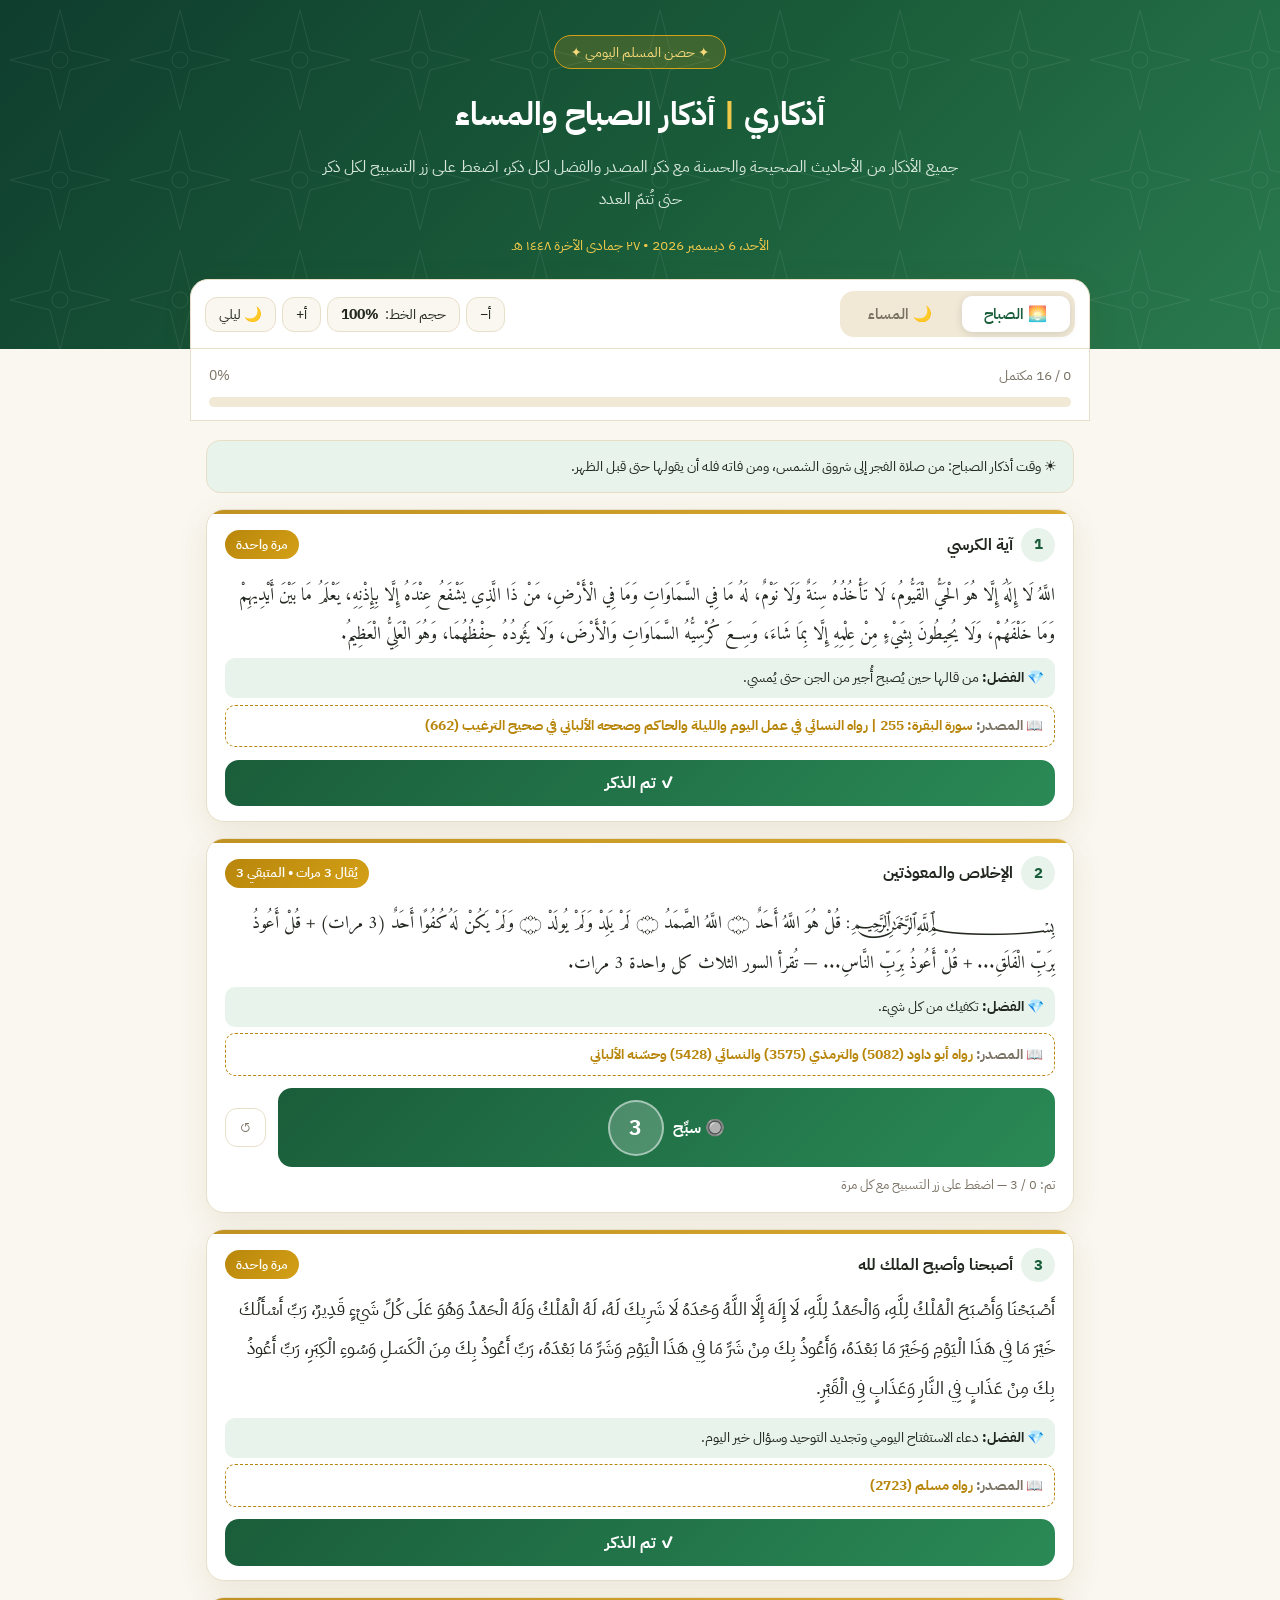
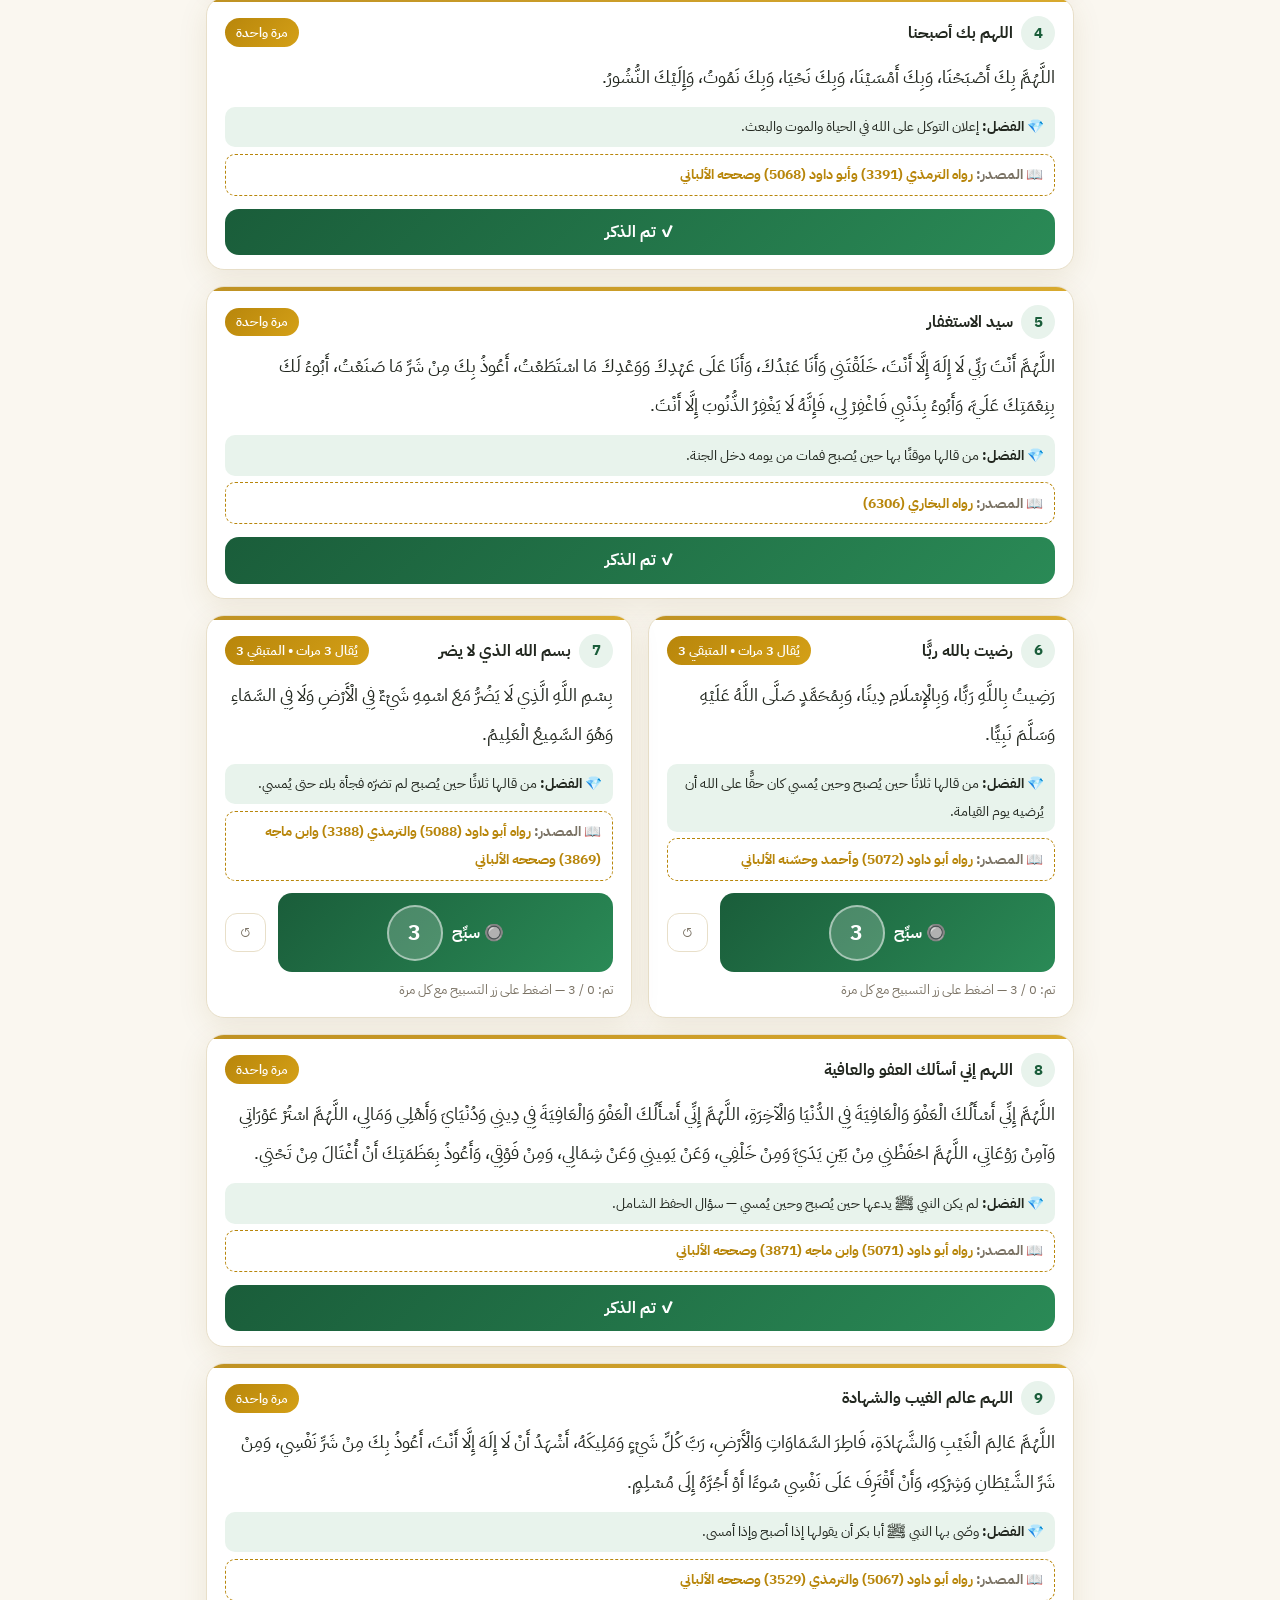
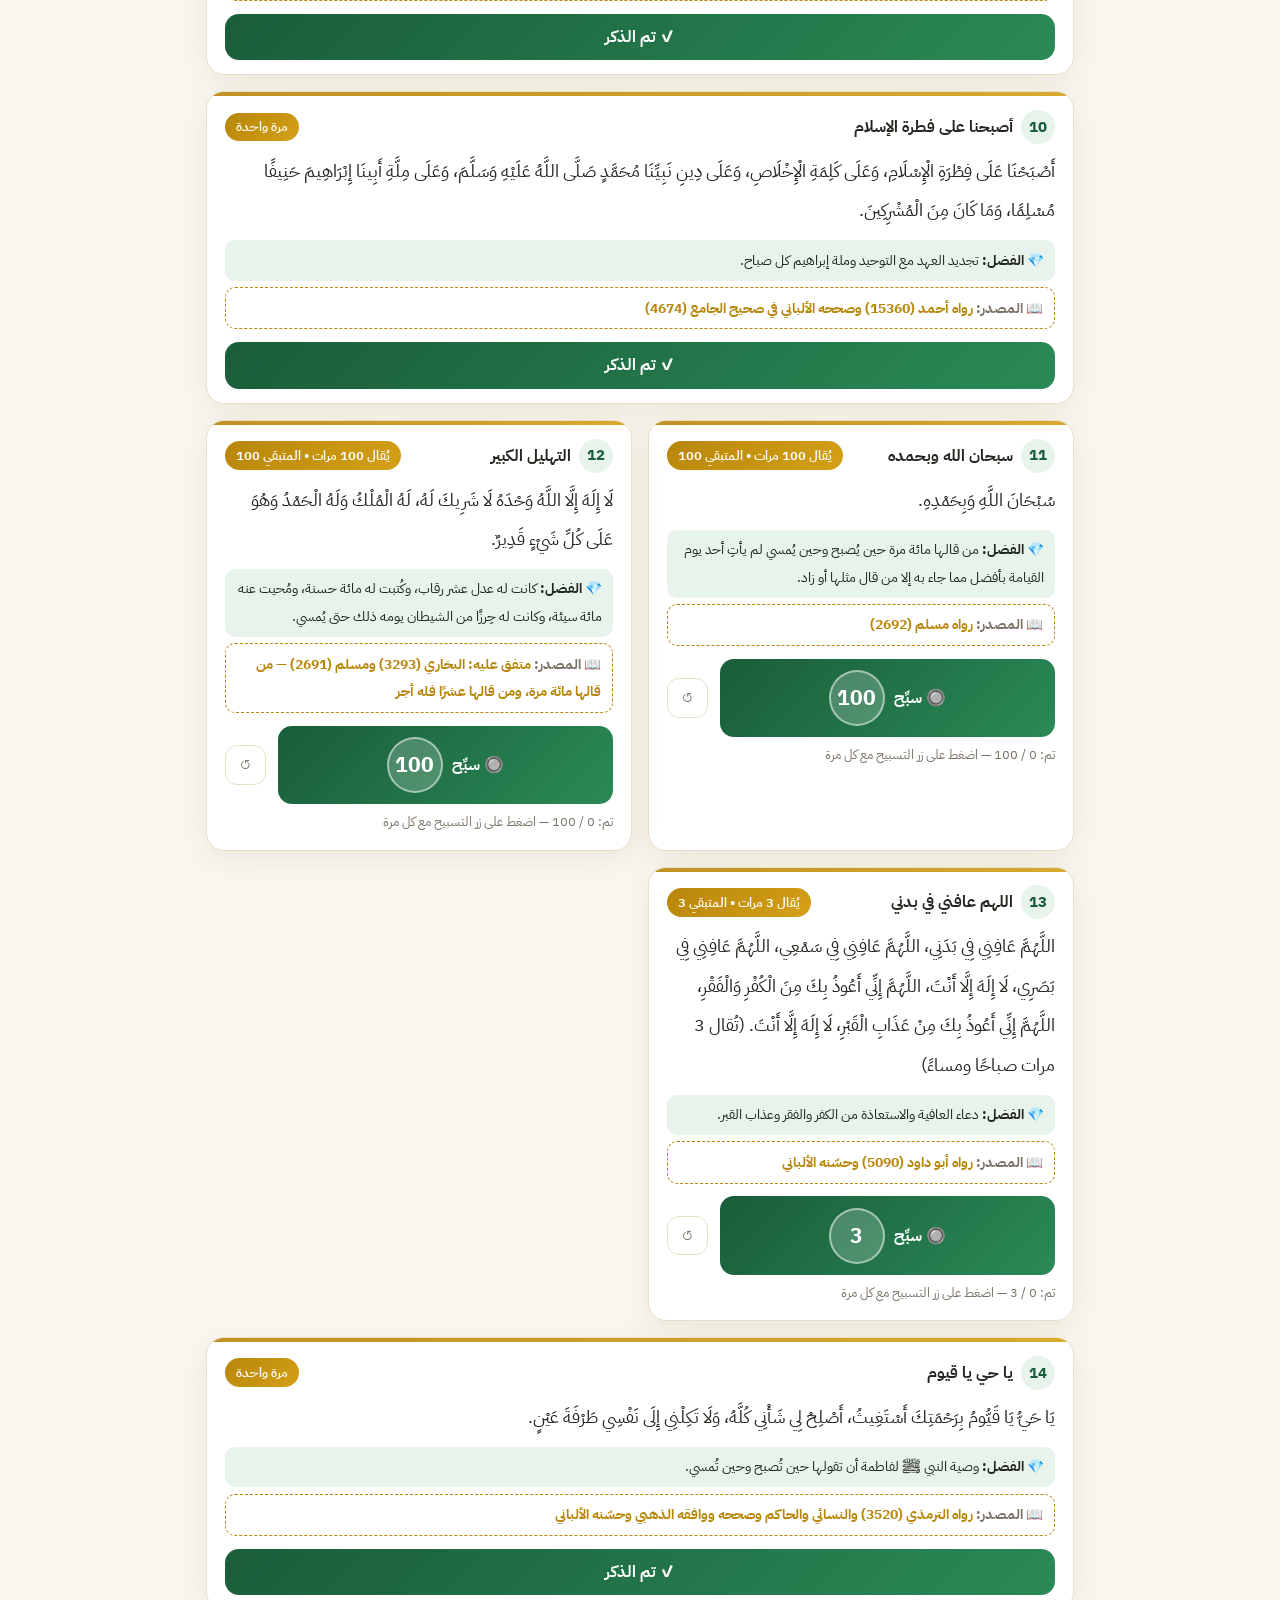
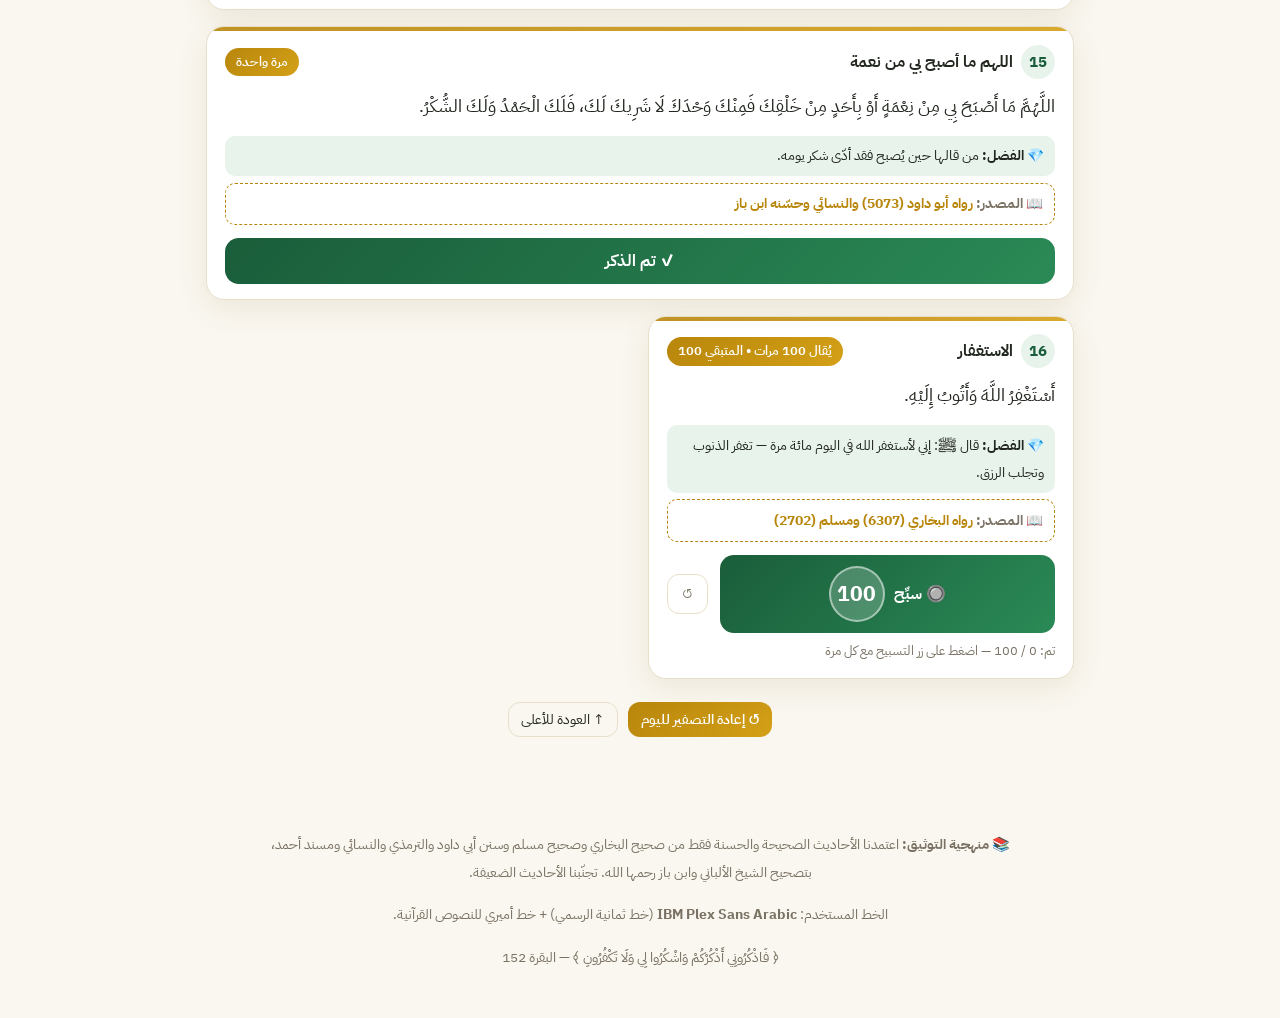
==== index.html @ 0de01760 "موقع أذكار الصباح والمساء - الإصدار الأول" ====
<!DOCTYPE html>
<html lang="ar" dir="rtl" data-theme="light">
<head>
<meta charset="UTF-8">
<meta name="viewport" content="width=device-width, initial-scale=1.0">
<title>أذكاري | أذكار الصباح والمساء الصحيحة</title>
<meta name="description" content="موقع أذكار الصباح والمساء بأحاديث صحيحة ومصادرها، مع مسبحة إلكترونية وتحكم بحجم الخط والوضع الليلي">
<link rel="preconnect" href="https://fonts.googleapis.com">
<link rel="preconnect" href="https://fonts.gstatic.com" crossorigin>
<!-- خط ثمانية الرسمي: IBM Plex Sans Arabic + خط أميري للنصوص القرآنية -->
<link href="https://fonts.googleapis.com/css2?family=IBM+Plex+Sans+Arabic:wght@300;400;500;600;700&family=Amiri+Quran&family=Amiri:wght@400;700&display=swap" rel="stylesheet">
<style>
:root{
  --font-scale:1;
  --bg:#faf7f0;
  --bg2:#f1e9d6;
  --card:#ffffff;
  --text:#22271f;
  --muted:#7a7264;
  --gold:#b8860b;
  --gold2:#d4a017;
  --green:#1a5d3a;
  --green2:#e8f3ec;
  --border:#e8dfc9;
  --shadow:0 8px 30px rgba(120,90,20,.10);
  --header-bg:linear-gradient(135deg,#0f3d2e 0%,#1a5d3a 55%,#2a7a4e 100%);
  --pattern-opacity:.08;
}
[data-theme="dark"]{
  --bg:#0f1411;
  --bg2:#151c17;
  --card:#1b241e;
  --text:#f0ead8;
  --muted:#a89f8a;
  --gold:#d4a017;
  --gold2:#f0c94a;
  --green:#7fc79a;
  --green2:#223328;
  --border:#2c3a30;
  --shadow:0 8px 30px rgba(0,0,0,.45);
  --header-bg:linear-gradient(135deg,#08120e 0%,#12291c 60%,#1a3a27 100%);
  --pattern-opacity:.06;
}
*{box-sizing:border-box}
html{scroll-behavior:smooth}
body{
  margin:0;
  font-family:"IBM Plex Sans Arabic",system-ui,Tahoma,sans-serif;
  background:var(--bg);
  color:var(--text);
  font-size:calc(16px * var(--font-scale));
  line-height:2;
  transition:background .3s,color .3s;
}
.quran{font-family:"Amiri Quran","Amiri",serif}
/* ===== Header ===== */
header{
  background:var(--header-bg);
  color:#fff;
  padding:2.2rem 1rem 0;
  position:relative;
  overflow:hidden;
  text-align:center;
}
header::before{
  content:"";
  position:absolute;inset:0;
  background-image:url("data:image/svg+xml,%3Csvg width='120' height='120' viewBox='0 0 120 120' xmlns='http://www.w3.org/2000/svg'%3E%3Cg fill='none' stroke='%23ffffff' stroke-width='1'%3E%3Cpath d='M60 10 L70 50 L110 60 L70 70 L60 110 L50 70 L10 60 L50 50 Z'/%3E%3Ccircle cx='60' cy='60' r='8'/%3E%3C/g%3E%3C/svg%3E");
  opacity:var(--pattern-opacity);
  pointer-events:none;
}
.header-inner{position:relative;max-width:900px;margin:0 auto}
.badge{
  display:inline-block;background:rgba(212,160,23,.2);border:1px solid #d4a017;
  color:#f5d97a;padding:.15rem 1rem;border-radius:99px;font-size:.85em;margin-bottom:.6rem;
}
header h1{margin:.2rem 0;font-size:calc(2rem * var(--font-scale));font-weight:700}
header h1 span{color:#f0c94a}
header p{color:#d9e8dd;max-width:640px;margin:.4rem auto 1rem;font-size:calc(.98rem * var(--font-scale))}
.hijri{color:#f0c94a;font-size:.9em}
/* toolbar */
.toolbar{
  position:relative;max-width:900px;margin:1.2rem auto 0;
  background:var(--card);color:var(--text);
  border:1px solid var(--border);
  border-radius:18px 18px 0 0;
  padding:.7rem .9rem;
  display:flex;flex-wrap:wrap;gap:.6rem;align-items:center;justify-content:space-between;
  box-shadow:var(--shadow);
}
.controls{display:flex;gap:.4rem;align-items:center;flex-wrap:wrap}
.btn{
  font-family:inherit;cursor:pointer;border:1px solid var(--border);
  background:var(--bg);color:var(--text);
  border-radius:12px;padding:.35rem .8rem;font-size:.9em;
  transition:.2s;display:inline-flex;align-items:center;gap:.35rem;
}
.btn:hover{border-color:var(--gold);transform:translateY(-1px)}
.btn.active{background:var(--green);color:#fff;border-color:var(--green)}
.btn.gold{background:linear-gradient(135deg,#b8860b,#d4a017);color:#fff;border:none;font-weight:600}
.tabs{display:flex;gap:.5rem;background:var(--bg2);padding:.3rem;border-radius:14px}
.tab{
  font-family:inherit;border:none;cursor:pointer;padding:.45rem 1.4rem;border-radius:10px;
  background:transparent;color:var(--muted);font-weight:600;font-size:.95em;transition:.2s;
}
.tab.active{background:var(--card);color:var(--green);box-shadow:0 2px 10px rgba(0,0,0,.12)}
[data-theme="dark"] .tab.active{color:var(--gold2)}
/* progress */
.progress-wrap{max-width:900px;margin:0 auto;background:var(--card);border:1px solid var(--border);border-top:none;padding:.8rem 1.1rem}
.progress-top{display:flex;justify-content:space-between;font-size:.88em;color:var(--muted);margin-bottom:.4rem}
.bar{height:10px;background:var(--bg2);border-radius:99px;overflow:hidden}
.bar > div{height:100%;width:0;background:linear-gradient(90deg,var(--gold),var(--gold2));border-radius:99px;transition:width .4s}
/* main */
main{max-width:900px;margin:0 auto;padding:1.2rem 1rem 3rem}
.info-box{
  background:var(--green2);border:1px solid var(--border);border-radius:14px;
  padding:.7rem 1rem;font-size:.9em;color:var(--text);margin-bottom:1rem;
}
.grid{display:grid;gap:1rem}
@media(min-width:700px){.grid{grid-template-columns:1fr 1fr}.card.full{grid-column:1/-1}}
.card{
  background:var(--card);border:1px solid var(--border);border-radius:18px;
  padding:1.1rem 1.1rem .9rem;box-shadow:var(--shadow);
  position:relative;transition:.3s;overflow:hidden;
}
.card::after{content:"";position:absolute;top:0;right:0;left:0;height:4px;background:linear-gradient(90deg,var(--gold),var(--gold2));opacity:.9}
.card.done{opacity:.75}
.card.done::after{background:var(--green)}
.card-top{display:flex;align-items:center;gap:.5rem;margin-bottom:.5rem}
.num{
  width:34px;height:34px;border-radius:50%;flex-shrink:0;
  background:var(--green2);color:var(--green);font-weight:700;
  display:flex;align-items:center;justify-content:center;font-size:.95em;
}
[data-theme="dark"] .num{color:var(--gold2)}
.count-badge{background:linear-gradient(135deg,#b8860b,#d4a017);color:#fff;font-size:.8em;padding:.1rem .7rem;border-radius:99px;font-weight:600}
.card.done .count-badge{background:var(--green)}
.dhikr-text{font-size:calc(1.12rem * var(--font-scale));line-height:2.2;margin:.4rem 0 .6rem}
.meta{display:grid;gap:.4rem;margin:.5rem 0}
.meta div{font-size:.86em;border-radius:10px;padding:.4rem .7rem}
.virtue{background:var(--green2)}
.source{background:transparent;border:1px dashed var(--gold);color:var(--muted)}
.source strong{color:var(--gold)}
.counter-row{display:flex;align-items:center;gap:.7rem;margin-top:.8rem;flex-wrap:wrap}
.sebha-btn{
  font-family:inherit;cursor:pointer;border:none;flex:1;min-width:170px;
  background:linear-gradient(135deg,#1a5d3a,#2a8a56);color:#fff;
  padding:.7rem 1rem;border-radius:14px;font-size:1em;font-weight:700;
  display:flex;align-items:center;justify-content:center;gap:.6rem;transition:.2s;
}
.sebha-btn:hover{transform:scale(1.02);box-shadow:0 6px 18px rgba(26,93,58,.35)}
.sebha-btn:active{transform:scale(.98)}
.sebha-btn.finished{background:linear-gradient(135deg,#b8860b,#d4a017)}
.remain{
  min-width:56px;height:56px;border-radius:50%;
  background:rgba(255,255,255,.2);display:flex;align-items:center;justify-content:center;
  font-size:1.3em;font-weight:700;border:2px solid rgba(255,255,255,.5);
}
.reset-btn{font-family:inherit;background:transparent;border:1px solid var(--border);color:var(--muted);border-radius:12px;padding:.55rem .9rem;cursor:pointer}
.reset-btn:hover{color:var(--gold);border-color:var(--gold)}
.single-btn{width:100%}
.done-label{color:var(--green);font-weight:700;font-size:.9em}
[data-theme="dark"] .done-label{color:var(--gold2)}
footer{text-align:center;padding:2rem 1rem;color:var(--muted);font-size:.88em;max-width:800px;margin:0 auto}
footer a{color:var(--gold)}
.fab{
  position:fixed;bottom:18px;left:18px;z-index:50;
  background:var(--card);border:1px solid var(--border);border-radius:99px;
  box-shadow:var(--shadow);padding:.4rem .6rem;display:flex;gap:.3rem;
}
</style>
</head>
<body>

<header>
  <div class="header-inner">
    <div class="badge">✦ حصن المسلم اليومي ✦</div>
    <h1>أذكاري <span>|</span> أذكار الصباح والمساء</h1>
    <p>جميع الأذكار من الأحاديث الصحيحة والحسنة مع ذكر المصدر والفضل لكل ذكر، اضغط على زر التسبيح لكل ذكر حتى تُتمّ العدد</p>
    <div class="hijri" id="hijri"></div>
    <div class="toolbar">
      <div class="tabs">
        <button class="tab active" id="tab-morning" onclick="switchTab('morning')">🌅 الصباح</button>
        <button class="tab" id="tab-evening" onclick="switchTab('evening')">🌙 المساء</button>
      </div>
      <div class="controls">
        <button class="btn" onclick="changeFont(-0.07)" title="تصغير الخط">أ−</button>
        <button class="btn" onclick="resetFont()" title="حجم افتراضي">حجم الخط: <b id="fontPct">100%</b></button>
        <button class="btn" onclick="changeFont(0.07)" title="تكبير الخط">أ+</button>
        <button class="btn" id="themeBtn" onclick="toggleTheme()">🌙 ليلي</button>
      </div>
    </div>
  </div>
</header>

<div class="progress-wrap">
  <div class="progress-top"><span id="progText">0 / 0 مكتمل</span><span id="progPct">0%</span></div>
  <div class="bar"><div id="barFill"></div></div>
</div>

<main>
  <div class="info-box" id="timeInfo"></div>
  <div class="grid" id="cards"></div>
  <div style="text-align:center;margin-top:1.4rem;display:flex;gap:.6rem;justify-content:center;flex-wrap:wrap">
    <button class="btn gold" onclick="resetAll()">↺ إعادة التصفير لليوم</button>
    <button class="btn" onclick="window.scrollTo({top:0,behavior:'smooth'})">↑ العودة للأعلى</button>
  </div>
</main>

<footer>
  <p>📚 <b>منهجية التوثيق:</b> اعتمدنا الأحاديث الصحيحة والحسنة فقط من صحيح البخاري وصحيح مسلم وسنن أبي داود والترمذي والنسائي ومسند أحمد، بتصحيح الشيخ الألباني وابن باز رحمها الله. تجنّبنا الأحاديث الضعيفة.</p>
  <p>الخط المستخدم: <b>IBM Plex Sans Arabic</b> (خط ثمانية الرسمي) + خط أميري للنصوص القرآنية.</p>
  <p>﴿ فَاذْكُرُونِي أَذْكُرْكُمْ وَاشْكُرُوا لِي وَلَا تَكْفُرُونِ ﴾ — البقرة 152</p>
</footer>

<script>
const MORNING_INFO = "☀️ وقت أذكار الصباح: من صلاة الفجر إلى شروق الشمس، ومن فاته فله أن يقولها حتى قبل الظهر.";
const EVENING_INFO = "🌙 وقت أذكار المساء: من صلاة العصر إلى غروب الشمس، ومن فاته فله أن يقولها حتى منتصف الليل.";

const MORNING = [
{id:"m1",count:1,quran:true,title:"آية الكرسي",
text:"اللَّهُ لَا إِلَٰهَ إِلَّا هُوَ الْحَيُّ الْقَيُّومُ، لَا تَأْخُذُهُ سِنَةٌ وَلَا نَوْمٌ، لَهُ مَا فِي السَّمَاوَاتِ وَمَا فِي الْأَرْضِ، مَنْ ذَا الَّذِي يَشْفَعُ عِنْدَهُ إِلَّا بِإِذْنِهِ، يَعْلَمُ مَا بَيْنَ أَيْدِيهِمْ وَمَا خَلْفَهُمْ، وَلَا يُحِيطُونَ بِشَيْءٍ مِنْ عِلْمِهِ إِلَّا بِمَا شَاءَ، وَسِعَ كُرْسِيُّهُ السَّمَاوَاتِ وَالْأَرْضَ، وَلَا يَئُودُهُ حِفْظُهُمَا، وَهُوَ الْعَلِيُّ الْعَظِيمُ.",
virtue:"من قالها حين يُصبح أُجير من الجن حتى يُمسي.",
source:"سورة البقرة: 255 | رواه النسائي في عمل اليوم والليلة والحاكم وصححه الألباني في صحيح الترغيب (662)"},
{id:"m2",count:3,quran:true,title:"الإخلاص والمعوذتين",
text:"﷽: قُلْ هُوَ اللَّهُ أَحَدٌ ۝ اللَّهُ الصَّمَدُ ۝ لَمْ يَلِدْ وَلَمْ يُولَدْ ۝ وَلَمْ يَكُنْ لَهُ كُفُوًا أَحَدٌ (3 مرات) + قُلْ أَعُوذُ بِرَبِّ الْفَلَقِ... + قُلْ أَعُوذُ بِرَبِّ النَّاسِ... — تُقرأ السور الثلاث كل واحدة 3 مرات.",
virtue:"تكفيك من كل شيء.",
source:"رواه أبو داود (5082) والترمذي (3575) والنسائي (5428) وحسّنه الألباني"},
{id:"m3",count:1,title:"أصبحنا وأصبح الملك لله",
text:"أَصْبَحْنَا وَأَصْبَحَ الْمُلْكُ لِلَّهِ، وَالْحَمْدُ لِلَّهِ، لَا إِلَهَ إِلَّا اللَّهُ وَحْدَهُ لَا شَرِيكَ لَهُ، لَهُ الْمُلْكُ وَلَهُ الْحَمْدُ وَهُوَ عَلَى كُلِّ شَيْءٍ قَدِيرٌ، رَبِّ أَسْأَلُكَ خَيْرَ مَا فِي هَذَا الْيَوْمِ وَخَيْرَ مَا بَعْدَهُ، وَأَعُوذُ بِكَ مِنْ شَرِّ مَا فِي هَذَا الْيَوْمِ وَشَرِّ مَا بَعْدَهُ، رَبِّ أَعُوذُ بِكَ مِنَ الْكَسَلِ وَسُوءِ الْكِبَرِ، رَبِّ أَعُوذُ بِكَ مِنْ عَذَابٍ فِي النَّارِ وَعَذَابٍ فِي الْقَبْرِ.",
virtue:"دعاء الاستفتاح اليومي وتجديد التوحيد وسؤال خير اليوم.",
source:"رواه مسلم (2723)"},
{id:"m4",count:1,title:"اللهم بك أصبحنا",
text:"اللَّهُمَّ بِكَ أَصْبَحْنَا، وَبِكَ أَمْسَيْنَا، وَبِكَ نَحْيَا، وَبِكَ نَمُوتُ، وَإِلَيْكَ النُّشُورُ.",
virtue:"إعلان التوكل على الله في الحياة والموت والبعث.",
source:"رواه الترمذي (3391) وأبو داود (5068) وصححه الألباني"},
{id:"m5",count:1,title:"سيد الاستغفار",
text:"اللَّهُمَّ أَنْتَ رَبِّي لَا إِلَهَ إِلَّا أَنْتَ، خَلَقْتَنِي وَأَنَا عَبْدُكَ، وَأَنَا عَلَى عَهْدِكَ وَوَعْدِكَ مَا اسْتَطَعْتُ، أَعُوذُ بِكَ مِنْ شَرِّ مَا صَنَعْتُ، أَبُوءُ لَكَ بِنِعْمَتِكَ عَلَيَّ، وَأَبُوءُ بِذَنْبِي فَاغْفِرْ لِي، فَإِنَّهُ لَا يَغْفِرُ الذُّنُوبَ إِلَّا أَنْتَ.",
virtue:"من قالها موقنًا بها حين يُصبح فمات من يومه دخل الجنة.",
source:"رواه البخاري (6306)"},
{id:"m6",count:3,title:"رضيت بالله ربًّا",
text:"رَضِيتُ بِاللَّهِ رَبًّا، وَبِالْإِسْلَامِ دِينًا، وَبِمُحَمَّدٍ صَلَّى اللَّهُ عَلَيْهِ وَسَلَّمَ نَبِيًّا.",
virtue:"من قالها ثلاثًا حين يُصبح وحين يُمسي كان حقًّا على الله أن يُرضيه يوم القيامة.",
source:"رواه أبو داود (5072) وأحمد وحسّنه الألباني"},
{id:"m7",count:3,title:"بسم الله الذي لا يضر",
text:"بِسْمِ اللَّهِ الَّذِي لَا يَضُرُّ مَعَ اسْمِهِ شَيْءٌ فِي الْأَرْضِ وَلَا فِي السَّمَاءِ وَهُوَ السَّمِيعُ الْعَلِيمُ.",
virtue:"من قالها ثلاثًا حين يُصبح لم تضرّه فجأة بلاء حتى يُمسي.",
source:"رواه أبو داود (5088) والترمذي (3388) وابن ماجه (3869) وصححه الألباني"},
{id:"m8",count:1,title:"اللهم إني أسألك العفو والعافية",
text:"اللَّهُمَّ إِنِّي أَسْأَلُكَ الْعَفْوَ وَالْعَافِيَةَ فِي الدُّنْيَا وَالْآخِرَةِ، اللَّهُمَّ إِنِّي أَسْأَلُكَ الْعَفْوَ وَالْعَافِيَةَ فِي دِينِي وَدُنْيَايَ وَأَهْلِي وَمَالِي، اللَّهُمَّ اسْتُرْ عَوْرَاتِي وَآمِنْ رَوْعَاتِي، اللَّهُمَّ احْفَظْنِي مِنْ بَيْنِ يَدَيَّ وَمِنْ خَلْفِي، وَعَنْ يَمِينِي وَعَنْ شِمَالِي، وَمِنْ فَوْقِي، وَأَعُوذُ بِعَظَمَتِكَ أَنْ أُغْتَالَ مِنْ تَحْتِي.",
virtue:"لم يكن النبي ﷺ يدعها حين يُصبح وحين يُمسي — سؤال الحفظ الشامل.",
source:"رواه أبو داود (5071) وابن ماجه (3871) وصححه الألباني"},
{id:"m9",count:1,title:"اللهم عالم الغيب والشهادة",
text:"اللَّهُمَّ عَالِمَ الْغَيْبِ وَالشَّهَادَةِ، فَاطِرَ السَّمَاوَاتِ وَالْأَرْضِ، رَبَّ كُلِّ شَيْءٍ وَمَلِيكَهُ، أَشْهَدُ أَنْ لَا إِلَهَ إِلَّا أَنْتَ، أَعُوذُ بِكَ مِنْ شَرِّ نَفْسِي، وَمِنْ شَرِّ الشَّيْطَانِ وَشِرْكِهِ، وَأَنْ أَقْتَرِفَ عَلَى نَفْسِي سُوءًا أَوْ أَجُرَّهُ إِلَى مُسْلِمٍ.",
virtue:"وصّى بها النبي ﷺ أبا بكر أن يقولها إذا أصبح وإذا أمسى.",
source:"رواه أبو داود (5067) والترمذي (3529) وصححه الألباني"},
{id:"m10",count:1,title:"أصبحنا على فطرة الإسلام",
text:"أَصْبَحْنَا عَلَى فِطْرَةِ الْإِسْلَامِ، وَعَلَى كَلِمَةِ الْإِخْلَاصِ، وَعَلَى دِينِ نَبِيِّنَا مُحَمَّدٍ صَلَّى اللَّهُ عَلَيْهِ وَسَلَّمَ، وَعَلَى مِلَّةِ أَبِينَا إِبْرَاهِيمَ حَنِيفًا مُسْلِمًا، وَمَا كَانَ مِنَ الْمُشْرِكِينَ.",
virtue:"تجديد العهد مع التوحيد وملة إبراهيم كل صباح.",
source:"رواه أحمد (15360) وصححه الألباني في صحيح الجامع (4674)"},
{id:"m11",count:100,title:"سبحان الله وبحمده",
text:"سُبْحَانَ اللَّهِ وَبِحَمْدِهِ.",
virtue:"من قالها مائة مرة حين يُصبح وحين يُمسي لم يأتِ أحد يوم القيامة بأفضل مما جاء به إلا من قال مثلها أو زاد.",
source:"رواه مسلم (2692)"},
{id:"m12",count:100,title:"التهليل الكبير",
text:"لَا إِلَهَ إِلَّا اللَّهُ وَحْدَهُ لَا شَرِيكَ لَهُ، لَهُ الْمُلْكُ وَلَهُ الْحَمْدُ وَهُوَ عَلَى كُلِّ شَيْءٍ قَدِيرٌ.",
virtue:"كانت له عدل عشر رقاب، وكُتبت له مائة حسنة، ومُحيت عنه مائة سيئة، وكانت له حِرزًا من الشيطان يومه ذلك حتى يُمسي.",
source:"متفق عليه: البخاري (3293) ومسلم (2691) — من قالها مائة مرة، ومن قالها عشرًا فله أجر"},
{id:"m13",count:3,title:"اللهم عافني في بدني",
text:"اللَّهُمَّ عَافِنِي فِي بَدَنِي، اللَّهُمَّ عَافِنِي فِي سَمْعِي، اللَّهُمَّ عَافِنِي فِي بَصَرِي، لَا إِلَهَ إِلَّا أَنْتَ، اللَّهُمَّ إِنِّي أَعُوذُ بِكَ مِنَ الْكُفْرِ وَالْفَقْرِ، اللَّهُمَّ إِنِّي أَعُوذُ بِكَ مِنْ عَذَابِ الْقَبْرِ، لَا إِلَهَ إِلَّا أَنْتَ. (تُقال 3 مرات صباحًا ومساءً)",
virtue:"دعاء العافية والاستعاذة من الكفر والفقر وعذاب القبر.",
source:"رواه أبو داود (5090) وحسّنه الألباني"},
{id:"m14",count:1,title:"يا حي يا قيوم",
text:"يَا حَيُّ يَا قَيُّومُ بِرَحْمَتِكَ أَسْتَغِيثُ، أَصْلِحْ لِي شَأْنِي كُلَّهُ، وَلَا تَكِلْنِي إِلَى نَفْسِي طَرْفَةَ عَيْنٍ.",
virtue:"وصية النبي ﷺ لفاطمة أن تقولها حين تُصبح وحين تُمسي.",
source:"رواه الترمذي (3520) والنسائي والحاكم وصححه ووافقه الذهبي وحسّنه الألباني"},
{id:"m15",count:1,title:"اللهم ما أصبح بي من نعمة",
text:"اللَّهُمَّ مَا أَصْبَحَ بِي مِنْ نِعْمَةٍ أَوْ بِأَحَدٍ مِنْ خَلْقِكَ فَمِنْكَ وَحْدَكَ لَا شَرِيكَ لَكَ، فَلَكَ الْحَمْدُ وَلَكَ الشُّكْرُ.",
virtue:"من قالها حين يُصبح فقد أدّى شكر يومه.",
source:"رواه أبو داود (5073) والنسائي وحسّنه ابن باز"},
{id:"m16",count:100,title:"الاستغفار",
text:"أَسْتَغْفِرُ اللَّهَ وَأَتُوبُ إِلَيْهِ.",
virtue:"قال ﷺ: إني لأستغفر الله في اليوم مائة مرة — تغفر الذنوب وتجلب الرزق.",
source:"رواه البخاري (6307) ومسلم (2702)"}
];

const EVENING = [
{id:"e1",count:1,quran:true,title:"آية الكرسي",
text:"اللَّهُ لَا إِلَٰهَ إِلَّا هُوَ الْحَيُّ الْقَيُّومُ، لَا تَأْخُذُهُ سِنَةٌ وَلَا نَوْمٌ، لَهُ مَا فِي السَّمَاوَاتِ وَمَا فِي الْأَرْضِ، مَنْ ذَا الَّذِي يَشْفَعُ عِنْدَهُ إِلَّا بِإِذْنِهِ، يَعْلَمُ مَا بَيْنَ أَيْدِيهِمْ وَمَا خَلْفَهُمْ، وَلَا يُحِيطُونَ بِشَيْءٍ مِنْ عِلْمِهِ إِلَّا بِمَا شَاءَ، وَسِعَ كُرْسِيُّهُ السَّمَاوَاتِ وَالْأَرْضَ، وَلَا يَئُودُهُ حِفْظُهُمَا، وَهُوَ الْعَلِيُّ الْعَظِيمُ.",
virtue:"من قالها حين يُمسي أُجير من الجن حتى يُصبح.",
source:"سورة البقرة: 255 | رواه النسائي والحاكم وصححه الألباني في صحيح الترغيب (662)"},
{id:"e2",count:3,quran:true,title:"الإخلاص والمعوذتين",
text:"﷽: قُلْ هُوَ اللَّهُ أَحَدٌ... + قُلْ أَعُوذُ بِرَبِّ الْفَلَقِ... + قُلْ أَعُوذُ بِرَبِّ النَّاسِ... — تُقرأ السور الثلاث كل واحدة 3 مرات حين تُصبح وحين تُمسي.",
virtue:"تكفيك من كل شيء.",
source:"رواه أبو داود (5082) والترمذي (3575) والنسائي (5428) وحسّنه الألباني"},
{id:"e3",count:1,title:"أمسينا وأمسى الملك لله",
text:"أَمْسَيْنَا وَأَمْسَى الْمُلْكُ لِلَّهِ، وَالْحَمْدُ لِلَّهِ، لَا إِلَهَ إِلَّا اللَّهُ وَحْدَهُ لَا شَرِيكَ لَهُ، لَهُ الْمُلْكُ وَلَهُ الْحَمْدُ وَهُوَ عَلَى كُلِّ شَيْءٍ قَدِيرٌ، رَبِّ أَسْأَلُكَ خَيْرَ مَا فِي هَذِهِ اللَّيْلَةِ وَخَيْرَ مَا بَعْدَهَا، وَأَعُوذُ بِكَ مِنْ شَرِّ مَا فِي هَذِهِ اللَّيْلَةِ وَشَرِّ مَا بَعْدَهَا، رَبِّ أَعُوذُ بِكَ مِنَ الْكَسَلِ وَسُوءِ الْكِبَرِ، رَبِّ أَعُوذُ بِكَ مِنْ عَذَابٍ فِي النَّارِ وَعَذَابٍ فِي الْقَبْرِ.",
virtue:"سؤال خير الليلة والاستعاذة من شرّها.",
source:"رواه مسلم (2723)"},
{id:"e4",count:1,title:"اللهم بك أمسينا",
text:"اللَّهُمَّ بِكَ أَمْسَيْنَا، وَبِكَ أَصْبَحْنَا، وَبِكَ نَحْيَا، وَبِكَ نَمُوتُ، وَإِلَيْكَ الْمَصِيرُ.",
virtue:"تفويض الأمر لله في المساء وإعلان أن المصير إليه.",
source:"رواه الترمذي (3391) وأبو داود (5068) وصححه الألباني"},
{id:"e5",count:1,title:"سيد الاستغفار",
text:"اللَّهُمَّ أَنْتَ رَبِّي لَا إِلَهَ إِلَّا أَنْتَ، خَلَقْتَنِي وَأَنَا عَبْدُكَ، وَأَنَا عَلَى عَهْدِكَ وَوَعْدِكَ مَا اسْتَطَعْتُ، أَعُوذُ بِكَ مِنْ شَرِّ مَا صَنَعْتُ، أَبُوءُ لَكَ بِنِعْمَتِكَ عَلَيَّ، وَأَبُوءُ بِذَنْبِي فَاغْفِرْ لِي، فَإِنَّهُ لَا يَغْفِرُ الذُّنُوبَ إِلَّا أَنْتَ.",
virtue:"من قالها موقنًا بها حين يُمسي فمات من ليلته دخل الجنة.",
source:"رواه البخاري (6306)"},
{id:"e6",count:3,title:"رضيت بالله ربًّا",
text:"رَضِيتُ بِاللَّهِ رَبًّا، وَبِالْإِسْلَامِ دِينًا، وَبِمُحَمَّدٍ صَلَّى اللَّهُ عَلَيْهِ وَسَلَّمَ نَبِيًّا.",
virtue:"كان حقًّا على الله أن يُرضيه يوم القيامة.",
source:"رواه أبو داود (5072) وأحمد وحسّنه الألباني"},
{id:"e7",count:3,title:"بسم الله الذي لا يضر",
text:"بِسْمِ اللَّهِ الَّذِي لَا يَضُرُّ مَعَ اسْمِهِ شَيْءٌ فِي الْأَرْضِ وَلَا فِي السَّمَاءِ وَهُوَ السَّمِيعُ الْعَلِيمُ.",
virtue:"من قالها ثلاثًا حين يُمسي لم تضرّه فجأة بلاء حتى يُصبح.",
source:"رواه أبو داود (5088) والترمذي (3388) وصححه الألباني"},
{id:"e8",count:3,title:"أعوذ بكلمات الله التامات",
text:"أَعُوذُ بِكَلِمَاتِ اللَّهِ التَّامَّاتِ مِنْ شَرِّ مَا خَلَقَ.",
virtue:"من قالها حين يُمسي ثلاث مرات لا تضرّه حُمَة تلك الليلة. وهي خاصة بأذكار المساء.",
source:"رواه مسلم (2709) وأحمد، والترمذي (3604)"},
{id:"e9",count:1,title:"اللهم إني أسألك العفو والعافية",
text:"اللَّهُمَّ إِنِّي أَسْأَلُكَ الْعَفْوَ وَالْعَافِيَةَ فِي الدُّنْيَا وَالْآخِرَةِ، اللَّهُمَّ إِنِّي أَسْأَلُكَ الْعَفْوَ وَالْعَافِيَةَ فِي دِينِي وَدُنْيَايَ وَأَهْلِي وَمَالِي، اللَّهُمَّ اسْتُرْ عَوْرَاتِي وَآمِنْ رَوْعَاتِي، اللَّهُمَّ احْفَظْنِي مِنْ بَيْنِ يَدَيَّ وَمِنْ خَلْفِي، وَعَنْ يَمِينِي وَعَنْ شِمَالِي، وَمِنْ فَوْقِي، وَأَعُوذُ بِعَظَمَتِكَ أَنْ أُغْتَالَ مِنْ تَحْتِي.",
virtue:"الدعاء الجامع للحفظ الذي لم يكن النبي ﷺ يتركه صباحًا ومساءً.",
source:"رواه أبو داود (5071) وابن ماجه (3871) وصححه الألباني"},
{id:"e10",count:1,title:"اللهم عالم الغيب والشهادة",
text:"اللَّهُمَّ عَالِمَ الْغَيْبِ وَالشَّهَادَةِ، فَاطِرَ السَّمَاوَاتِ وَالْأَرْضِ، رَبَّ كُلِّ شَيْءٍ وَمَلِيكَهُ، أَشْهَدُ أَنْ لَا إِلَهَ إِلَّا أَنْتَ، أَعُوذُ بِكَ مِنْ شَرِّ نَفْسِي، وَمِنْ شَرِّ الشَّيْطَانِ وَشِرْكِهِ، وَأَنْ أَقْتَرِفَ عَلَى نَفْسِي سُوءًا أَوْ أَجُرَّهُ إِلَى مُسْلِمٍ.",
virtue:"يُستحب قولها حين تُصبح وحين تُمسي وعند النوم.",
source:"رواه أبو داود (5067) والترمذي (3529) وصححه الألباني"},
{id:"e11",count:1,title:"أمسينا على فطرة الإسلام",
text:"أَمْسَيْنَا عَلَى فِطْرَةِ الْإِسْلَامِ، وَعَلَى كَلِمَةِ الْإِخْلَاصِ، وَعَلَى دِينِ نَبِيِّنَا مُحَمَّدٍ صَلَّى اللَّهُ عَلَيْهِ وَسَلَّمَ، وَعَلَى مِلَّةِ أَبِينَا إِبْرَاهِيمَ حَنِيفًا مُسْلِمًا، وَمَا كَانَ مِنَ الْمُشْرِكِينَ.",
virtue:"تجديد التوحيد في المساء كما في الصباح.",
source:"رواه أحمد (15360) وصححه الألباني في صحيح الجامع (4674)"},
{id:"e12",count:100,title:"سبحان الله وبحمده",
text:"سُبْحَانَ اللَّهِ وَبِحَمْدِهِ.",
virtue:"حُطّت خطاياه وإن كانت مثل زبد البحر.",
source:"متفق عليه: البخاري (6405) ومسلم (2691) — ولفظ المائة رواه مسلم (2692)"},
{id:"e13",count:100,title:"التهليل الكبير",
text:"لَا إِلَهَ إِلَّا اللَّهُ وَحْدَهُ لَا شَرِيكَ لَهُ، لَهُ الْمُلْكُ وَلَهُ الْحَمْدُ وَهُوَ عَلَى كُلِّ شَيْءٍ قَدِيرٌ.",
virtue:"حِرز من الشيطان ومائة حسنة ومحو مائة سيئة.",
source:"متفق عليه: البخاري (3293) ومسلم (2691)"},
{id:"e14",count:3,title:"اللهم عافني في بدني",
text:"اللَّهُمَّ عَافِنِي فِي بَدَنِي، اللَّهُمَّ عَافِنِي فِي سَمْعِي، اللَّهُمَّ عَافِنِي فِي بَصَرِي، لَا إِلَهَ إِلَّا أَنْتَ، اللَّهُمَّ إِنِّي أَعُوذُ بِكَ مِنَ الْكُفْرِ وَالْفَقْرِ، اللَّهُمَّ إِنِّي أَعُوذُ بِكَ مِنْ عَذَابِ الْقَبْرِ، لَا إِلَهَ إِلَّا أَنْتَ. (3 مرات)",
virtue:"دعاء العافية صباحًا ومساءً.",
source:"رواه أبو داود (5090) وحسّنه الألباني"},
{id:"e15",count:1,title:"يا حي يا قيوم",
text:"يَا حَيُّ يَا قَيُّومُ بِرَحْمَتِكَ أَسْتَغِيثُ، أَصْلِحْ لِي شَأْنِي كُلَّهُ، وَلَا تَكِلْنِي إِلَى نَفْسِي طَرْفَةَ عَيْنٍ.",
virtue:"وصية نبوية لفاطمة رضي الله عنها صباحًا ومساءً.",
source:"رواه الترمذي (3520) والحاكم وصححه ووافقه الذهبي"},
{id:"e16",count:1,title:"اللهم ما أمسى بي من نعمة",
text:"اللَّهُمَّ مَا أَمْسَى بِي مِنْ نِعْمَةٍ أَوْ بِأَحَدٍ مِنْ خَلْقِكَ فَمِنْكَ وَحْدَكَ لَا شَرِيكَ لَكَ، فَلَكَ الْحَمْدُ وَلَكَ الشُّكْرُ.",
virtue:"من قالها حين يُمسي فقد أدّى شكر ليلته.",
source:"رواه أبو داود (5073) والنسائي وحسّنه ابن باز"},
{id:"e17",count:100,title:"الاستغفار",
text:"أَسْتَغْفِرُ اللَّهَ وَأَتُوبُ إِلَيْهِ.",
virtue:"طوبى لمن وجد في صحيفته استغفارًا كثيرًا.",
source:"رواه البخاري (6307) ومسلم (2702)"}
];

let currentTab = 'morning';
let progress = JSON.parse(localStorage.getItem('adhkari-progress')||'{}');

function getList(){ return currentTab==='morning'?MORNING:EVENING; }
function getKey(item){ return currentTab+'-'+item.id; }
function remaining(item){ const done = progress[getKey(item)]||0; return Math.max(0, item.count - done); }

function switchTab(t){
  currentTab=t;
  document.getElementById('tab-morning').classList.toggle('active',t==='morning');
  document.getElementById('tab-evening').classList.toggle('active',t==='evening');
  document.getElementById('timeInfo').textContent = t==='morning'?MORNING_INFO:EVENING_INFO;
  render();
  window.scrollTo({top:0,behavior:'smooth'});
}

function save(){ localStorage.setItem('adhkari-progress',JSON.stringify(progress)); }

function tap(id){
  const item = getList().find(x=>x.id===id);
  if(!item) return;
  const k = currentTab+'-'+id;
  const done = progress[k]||0;
  if(done < item.count){
    progress[k]=done+1;
    if(navigator.vibrate) navigator.vibrate(20);
  }
  save(); render(false);
}

function resetOne(id){
  delete progress[currentTab+'-'+id];
  save(); render(false);
}
function resetAll(){
  if(!confirm('هل تريد تصفير تقدم الأذكار؟')) return;
  Object.keys(progress).filter(k=>k.startsWith(currentTab)).forEach(k=>delete progress[k]);
  save(); render();
}

function render(scroll=true){
  const list = getList();
  const wrap = document.getElementById('cards');
  wrap.innerHTML='';
  let doneCount=0;
  list.forEach((item,i)=>{
    const rem = remaining(item);
    const done = item.count - rem;
    if(rem===0) doneCount++;
    const card=document.createElement('div');
    card.className='card'+(rem===0?' done':'')+((item.quran||item.count===1)?' full':'');
    const badge = item.count>1 ? `<span class="count-badge">يُقال ${item.count} مرات • المتبقي ${rem}</span>` : `<span class="count-badge">مرة واحدة</span>`;
    let counterHtml='';
    if(item.count>1){
      if(rem>0){
        counterHtml=`<div class="counter-row">
          <button class="sebha-btn" onclick="tap('${item.id}')">🔘 سبِّح <span class="remain">${rem}</span></button>
          <button class="reset-btn" onclick="resetOne('${item.id}')">↺</button>
        </div>
        <div style="font-size:.82em;color:var(--muted);margin-top:.3rem">تم: ${done} / ${item.count} — اضغط على زر التسبيح مع كل مرة</div>`;
      }else{
        counterHtml=`<div class="counter-row">
          <span class="done-label">✓ تم بحمد الله (${item.count}/${item.count})</span>
          <button class="reset-btn" onclick="resetOne('${item.id}')">إعادة ↺</button>
        </div>`;
      }
    }else{
      if(rem>0){
        counterHtml=`<div class="counter-row"><button class="sebha-btn single-btn" onclick="tap('${item.id}')">✓ تم الذكر</button></div>`;
      }else{
        counterHtml=`<div class="counter-row"><span class="done-label">✓ تم بحمد الله</span><button class="reset-btn" onclick="resetOne('${item.id}')">إعادة ↺</button></div>`;
      }
    }
    card.innerHTML=`
      <div class="card-top"><div class="num">${i+1}</div><b>${item.title}</b><span style="flex:1"></span>${badge}</div>
      <div class="dhikr-text ${item.quran?'quran':''}">${item.text}</div>
      <div class="meta">
        <div class="virtue">💎 <b>الفضل:</b> ${item.virtue}</div>
        <div class="source">📖 <b>المصدر:</b> <strong>${item.source}</strong></div>
      </div>
      ${counterHtml}`;
    wrap.appendChild(card);
  });
  const pct = list.length?Math.round(doneCount/list.length*100):0;
  document.getElementById('progText').textContent = `${doneCount} / ${list.length} مكتمل`;
  document.getElementById('progPct').textContent = pct+'%';
  document.getElementById('barFill').style.width = pct+'%';
  if(pct===100) document.getElementById('progText').textContent += ' — تقبّل الله منك 🎉';
}

/* theme + font */
function toggleTheme(){
  const h=document.documentElement;
  const next = h.dataset.theme==='light'?'dark':'light';
  h.dataset.theme=next;
  localStorage.setItem('adhkari-theme',next);
  document.getElementById('themeBtn').textContent = next==='light'?'🌙 ليلي':'☀️ نهاري';
}
function changeFont(d){
  let s=parseFloat(getComputedStyle(document.documentElement).getPropertyValue('--font-scale'))||1;
  s=Math.min(1.4,Math.max(0.85,+(s+d).toFixed(2)));
  document.documentElement.style.setProperty('--font-scale',s);
  localStorage.setItem('adhkari-font',s);
  document.getElementById('fontPct').textContent=Math.round(s*100)+'%';
}
function resetFont(){
  document.documentElement.style.setProperty('--font-scale',1);
  localStorage.setItem('adhkari-font',1);
  document.getElementById('fontPct').textContent='100%';
}

/* init */
(function(){
  const th=localStorage.getItem('adhkari-theme');
  if(th){document.documentElement.dataset.theme=th;
    document.getElementById('themeBtn').textContent=th==='light'?'🌙 ليلي':'☀️ نهاري';}
  const f=parseFloat(localStorage.getItem('adhkari-font')||'1');
  if(f!==1) document.documentElement.style.setProperty('--font-scale',f);
  document.getElementById('fontPct').textContent=Math.round((f||1)*100)+'%';
  try{
    const h=new Intl.DateTimeFormat('ar-SA-u-ca-islamic',{day:'numeric',month:'long',year:'numeric'}).format(new Date());
    const m=new Intl.DateTimeFormat('ar',{weekday:'long',day:'numeric',month:'long',year:'numeric'}).format(new Date());
    document.getElementById('hijri').textContent=m+' • '+h;
  }catch(e){}
  const hour=new Date().getHours();
  if(hour>=15||hour<3){ switchTab('evening'); }
  else{ document.getElementById('timeInfo').textContent=MORNING_INFO; render(); }
})();
</script>
</body>
</html>
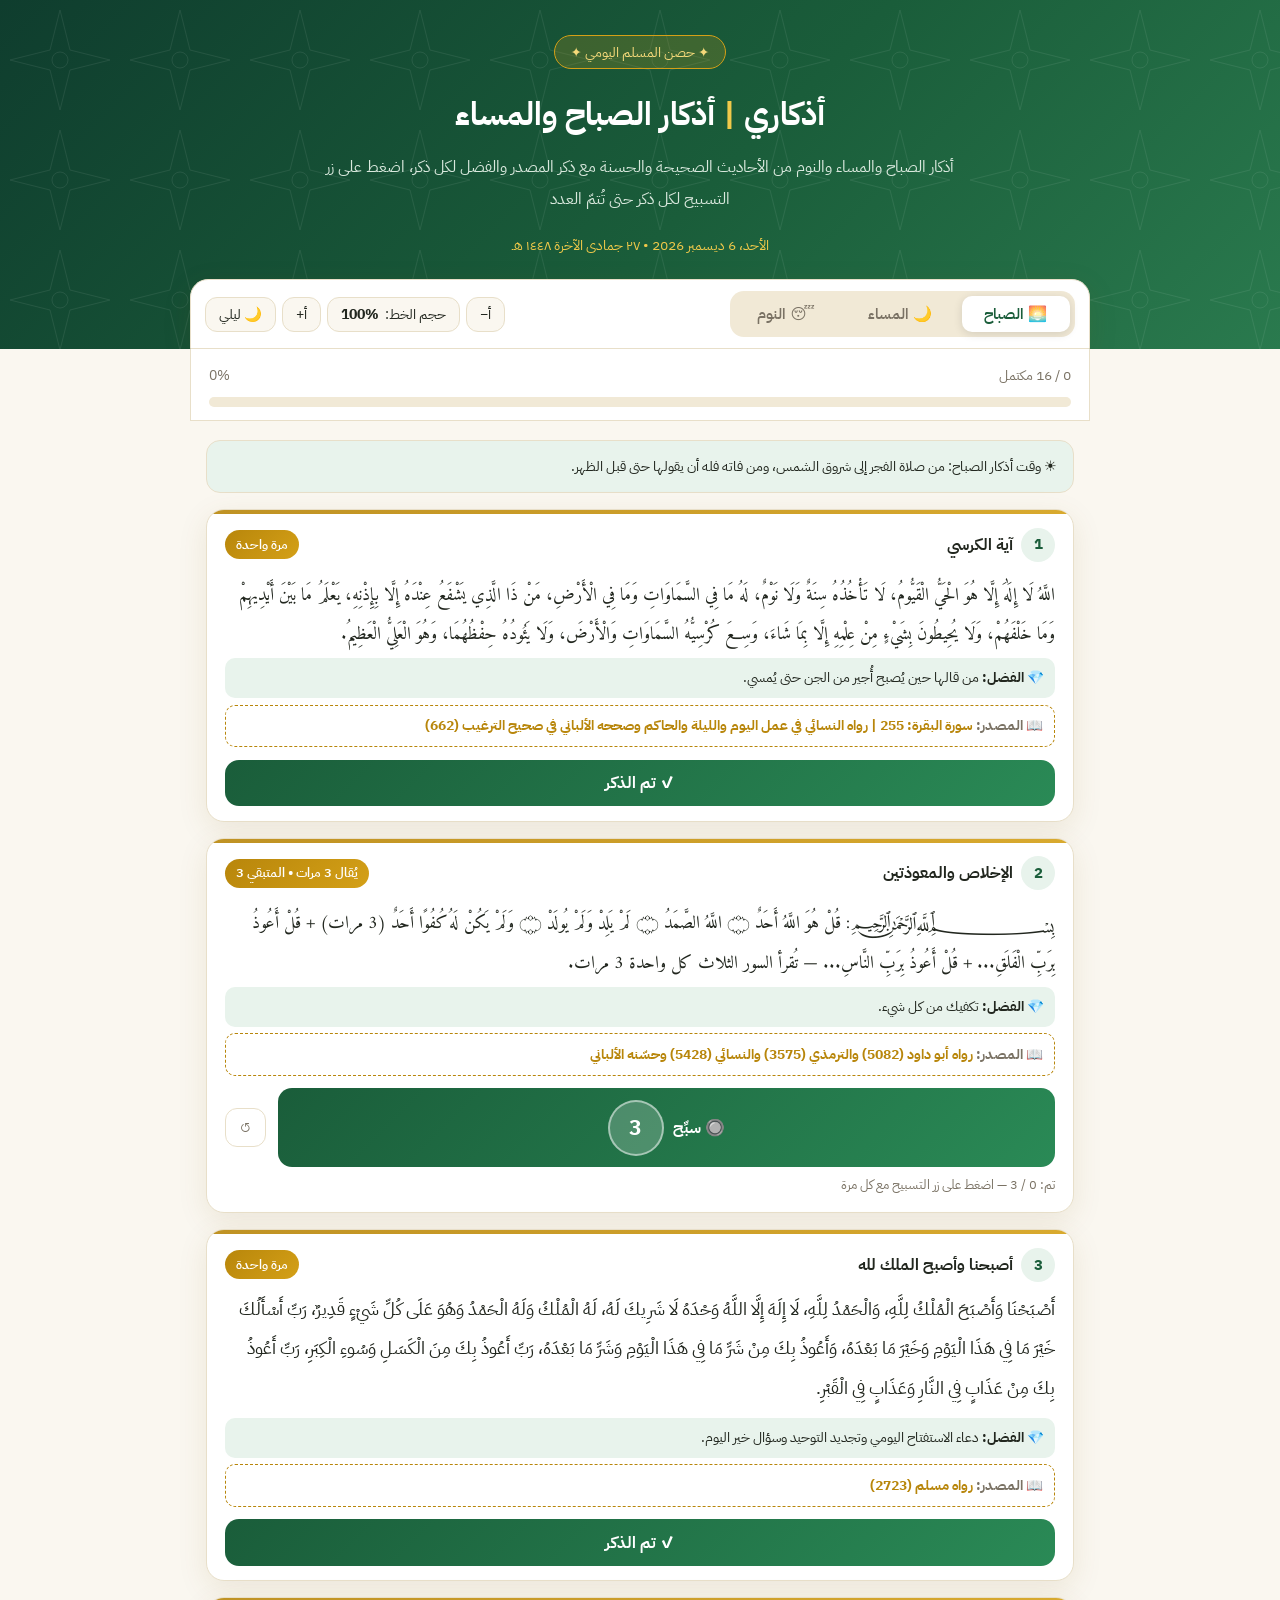
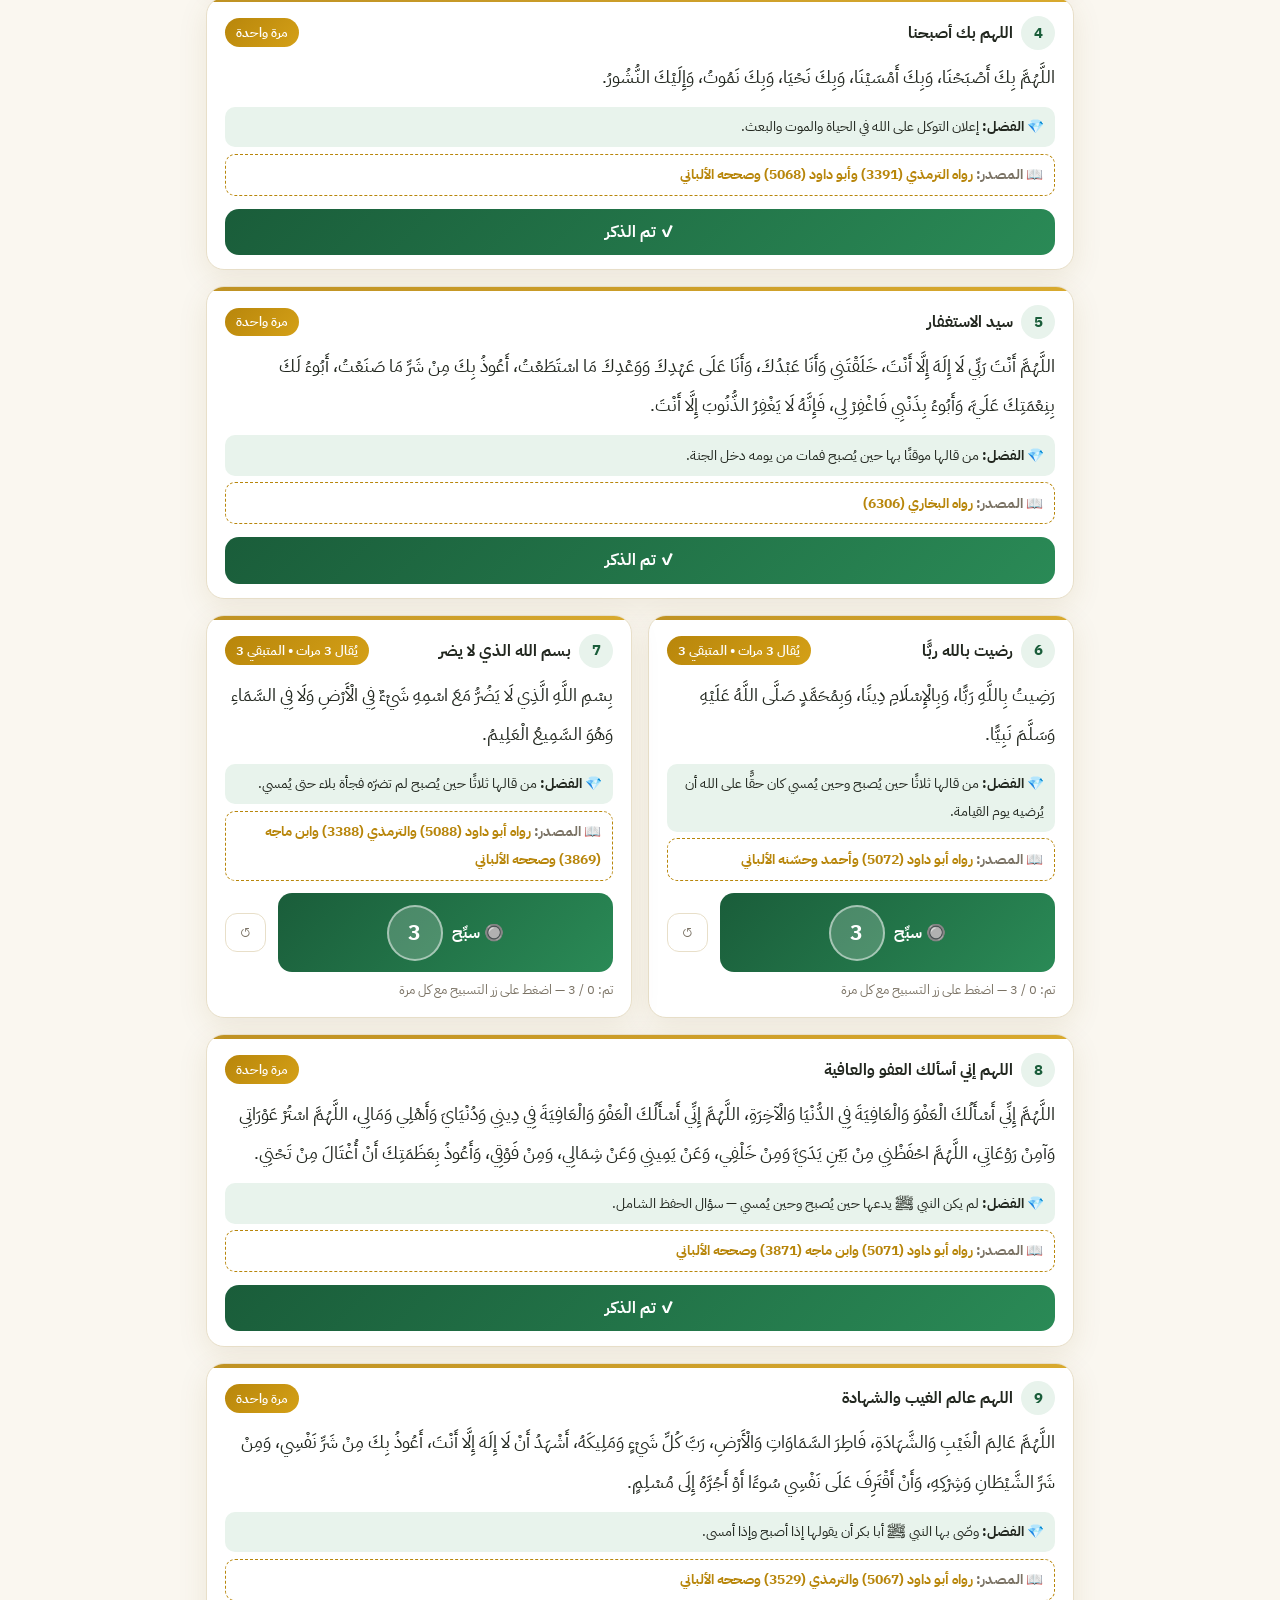
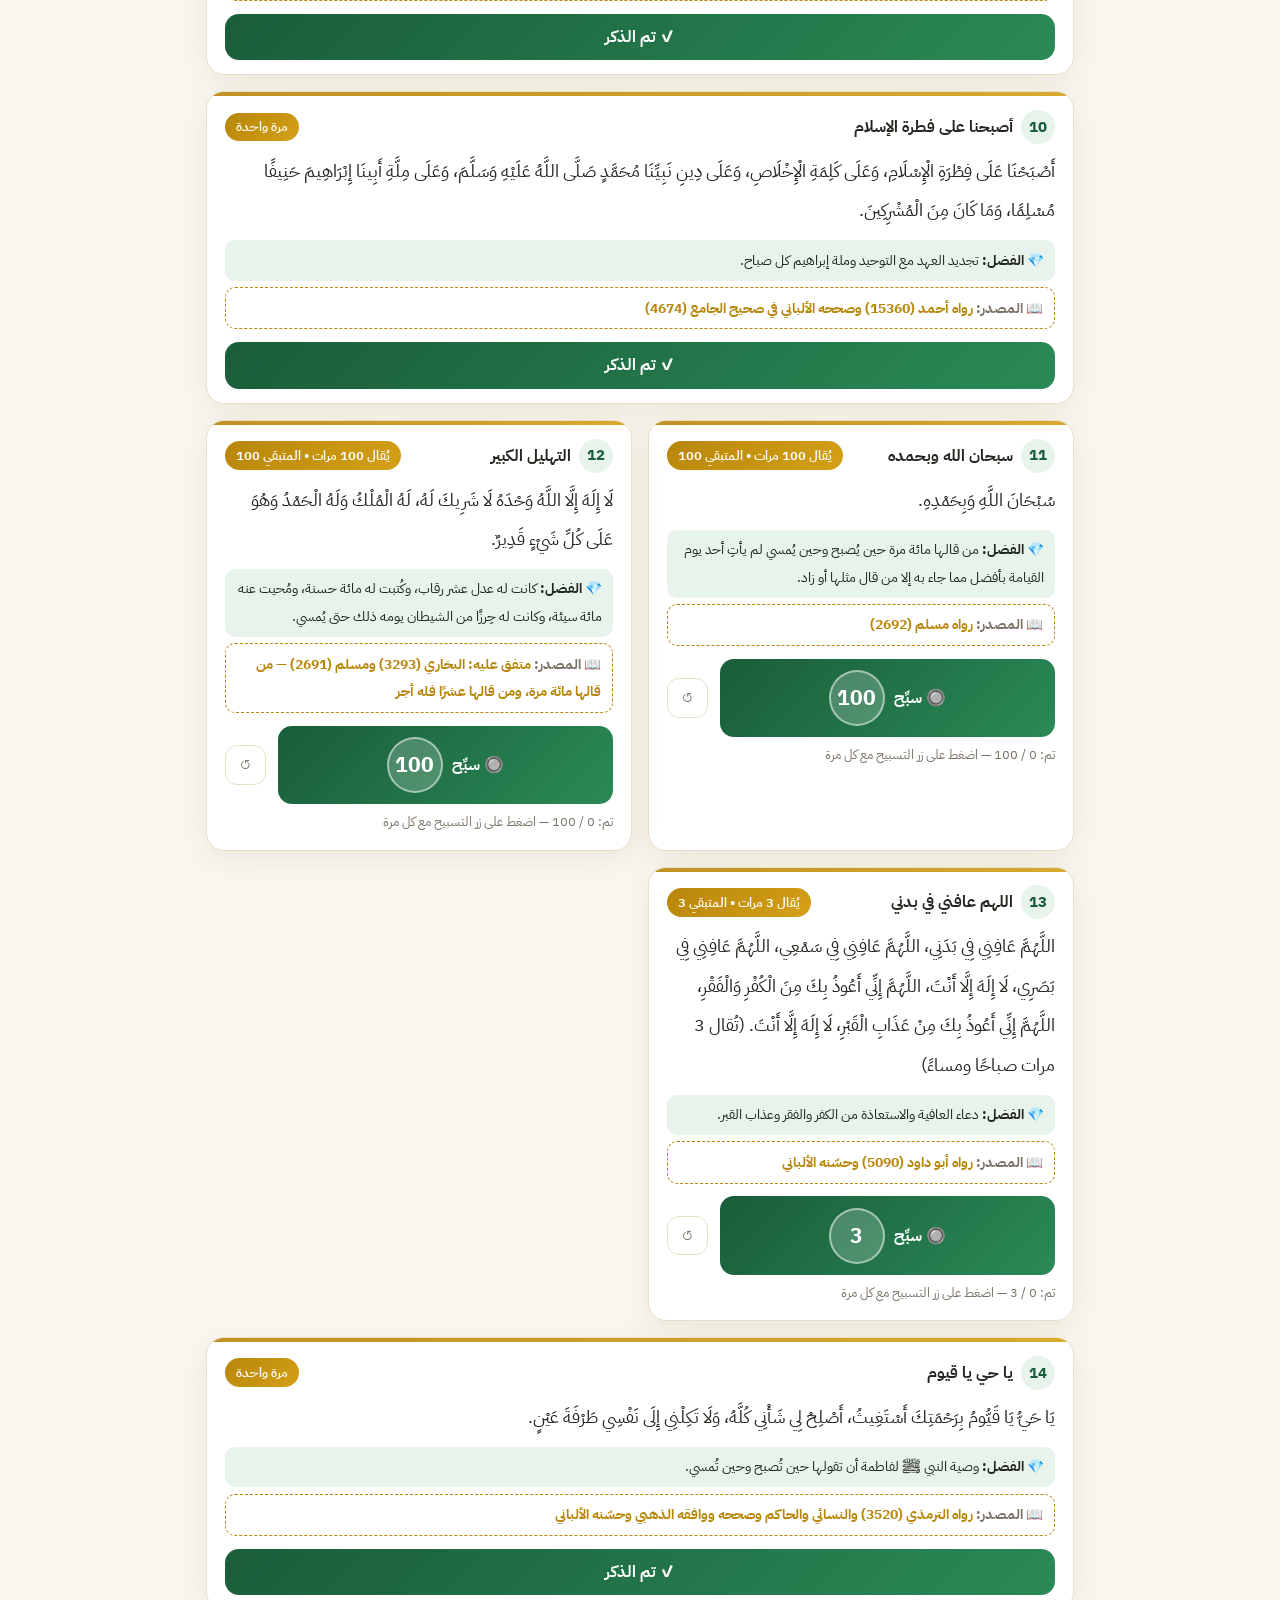
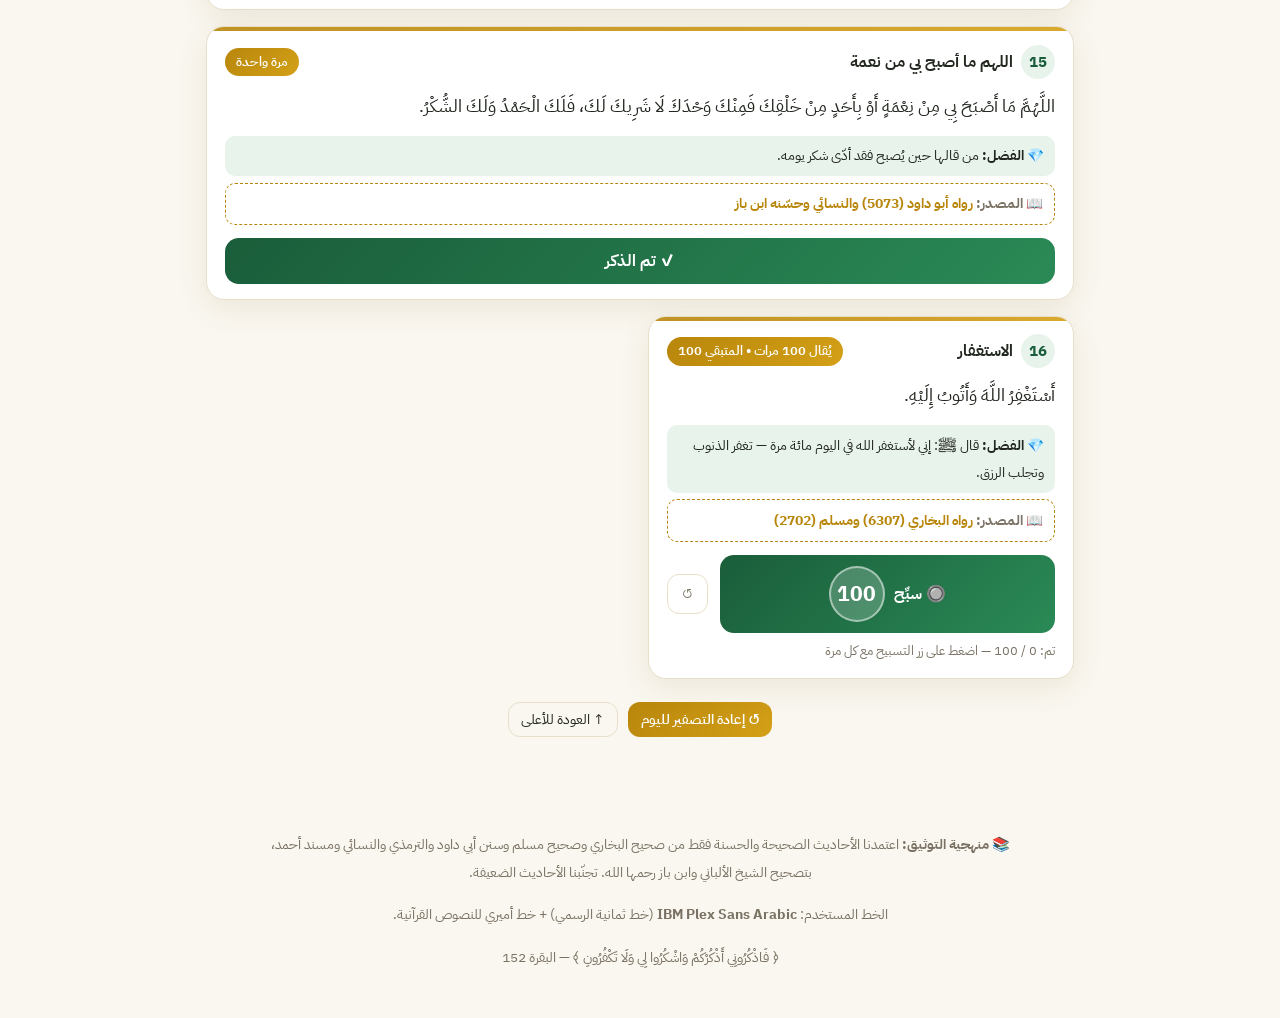
==== commit af48d925: "إضافة قسم أذكار النوم (11 ذكرًا صحيحًا)" ====
--- a/index.html
+++ b/index.html
@@ -176,12 +176,13 @@
   <div class="header-inner">
     <div class="badge">✦ حصن المسلم اليومي ✦</div>
     <h1>أذكاري <span>|</span> أذكار الصباح والمساء</h1>
-    <p>جميع الأذكار من الأحاديث الصحيحة والحسنة مع ذكر المصدر والفضل لكل ذكر، اضغط على زر التسبيح لكل ذكر حتى تُتمّ العدد</p>
+    <p>أذكار الصباح والمساء والنوم من الأحاديث الصحيحة والحسنة مع ذكر المصدر والفضل لكل ذكر، اضغط على زر التسبيح لكل ذكر حتى تُتمّ العدد</p>
     <div class="hijri" id="hijri"></div>
     <div class="toolbar">
       <div class="tabs">
         <button class="tab active" id="tab-morning" onclick="switchTab('morning')">🌅 الصباح</button>
         <button class="tab" id="tab-evening" onclick="switchTab('evening')">🌙 المساء</button>
+        <button class="tab" id="tab-sleep" onclick="switchTab('sleep')">😴 النوم</button>
       </div>
       <div class="controls">
         <button class="btn" onclick="changeFont(-0.07)" title="تصغير الخط">أ−</button>
@@ -216,6 +217,7 @@
 <script>
 const MORNING_INFO = "☀️ وقت أذكار الصباح: من صلاة الفجر إلى شروق الشمس، ومن فاته فله أن يقولها حتى قبل الظهر.";
 const EVENING_INFO = "🌙 وقت أذكار المساء: من صلاة العصر إلى غروب الشمس، ومن فاته فله أن يقولها حتى منتصف الليل.";
+const SLEEP_INFO = "😴 وقت أذكار النوم: حين تأوي إلى فراشك، واجعل دعاء «اللهم أسلمت نفسي إليك» آخر ما تقول.";
 
 const MORNING = [
 {id:"m1",count:1,quran:true,title:"آية الكرسي",
@@ -355,18 +357,67 @@
 source:"رواه البخاري (6307) ومسلم (2702)"}
 ];
 
+const SLEEP = [
+{id:"s1",count:1,quran:true,title:"آية الكرسي عند النوم",
+text:"اللَّهُ لَا إِلَٰهَ إِلَّا هُوَ الْحَيُّ الْقَيُّومُ، لَا تَأْخُذُهُ سِنَةٌ وَلَا نَوْمٌ، لَهُ مَا فِي السَّمَاوَاتِ وَمَا فِي الْأَرْضِ، مَنْ ذَا الَّذِي يَشْفَعُ عِنْدَهُ إِلَّا بِإِذْنِهِ، يَعْلَمُ مَا بَيْنَ أَيْدِيهِمْ وَمَا خَلْفَهُمْ، وَلَا يُحِيطُونَ بِشَيْءٍ مِنْ عِلْمِهِ إِلَّا بِمَا شَاءَ، وَسِعَ كُرْسِيُّهُ السَّمَاوَاتِ وَالْأَرْضَ، وَلَا يَئُودُهُ حِفْظُهُمَا، وَهُوَ الْعَلِيُّ الْعَظِيمُ.",
+virtue:"من قرأها لم يزل عليه من الله حافظ، ولا يقربه شيطان حتى يصبح.",
+source:"رواه البخاري (2311 و5010) من حديث أبي هريرة رضي الله عنه"},
+{id:"s2",count:1,quran:true,title:"خواتيم سورة البقرة",
+text:"آمَنَ الرَّسُولُ بِمَا أُنْزِلَ إِلَيْهِ مِنْ رَبِّهِ وَالْمُؤْمِنُونَ، كُلٌّ آمَنَ بِاللَّهِ وَمَلَائِكَتِهِ وَكُتُبِهِ وَرُسُلِهِ لَا نُفَرِّقُ بَيْنَ أَحَدٍ مِنْ رُسُلِهِ، وَقَالُوا سَمِعْنَا وَأَطَعْنَا غُفْرَانَكَ رَبَّنَا وَإِلَيْكَ الْمَصِيرُ ۝ لَا يُكَلِّفُ اللَّهُ نَفْسًا إِلَّا وُسْعَهَا، لَهَا مَا كَسَبَتْ وَعَلَيْهَا مَا اكْتَسَبَتْ، رَبَّنَا لَا تُؤَاخِذْنَا إِنْ نَسِينَا أَوْ أَخْطَأْنَا، رَبَّنَا وَلَا تَحْمِلْ عَلَيْنَا إِصْرًا كَمَا حَمَلْتَهُ عَلَى الَّذِينَ مِنْ قَبْلِنَا، رَبَّنَا وَلَا تُحَمِّلْنَا مَا لَا طَاقَةَ لَنَا بِهِ، وَاعْفُ عَنَّا وَاغْفِرْ لَنَا وَارْحَمْنَا، أَنْتَ مَوْلَانَا فَانْصُرْنَا عَلَى الْقَوْمِ الْكَافِرِينَ.",
+virtue:"من قرأ بالآيتين من آخر سورة البقرة في ليلة كفتاه.",
+source:"متفق عليه: البخاري (5009) ومسلم (808)"},
+{id:"s3",count:3,quran:true,title:"الإخلاص والمعوذتين مع المسح",
+text:"كان ﷺ إذا أوى إلى فراشه كل ليلة جمع كفيه ثم نفث فيهما فقرأ فيهما: قُلْ هُوَ اللَّهُ أَحَدٌ، وقُلْ أَعُوذُ بِرَبِّ الْفَلَقِ، وقُلْ أَعُوذُ بِرَبِّ النَّاسِ، ثم يمسح بهما ما استطاع من جسده، يبدأ بهما على رأسه ووجهه وما أقبل من جسده، يفعل ذلك ثلاث مرات.",
+virtue:"حفظ شامل للجسد طوال الليل بالنفث والمسح.",
+source:"رواه البخاري (5017) من حديث عائشة رضي الله عنها"},
+{id:"s4",count:1,title:"باسمك اللهم أموت وأحيا",
+text:"بِاسْمِكَ اللَّهُمَّ أَمُوتُ وَأَحْيَا.",
+virtue:"ذكر النوم الثابت عنه ﷺ حين يضع جنبه.",
+source:"رواه البخاري (6324)"},
+{id:"s5",count:1,title:"باسمك ربي وضعت جنبي",
+text:"بِاسْمِكَ رَبِّي وَضَعْتُ جَنْبِي، وَبِكَ أَرْفَعُهُ، فَإِنْ أَمْسَكْتَ نَفْسِي فَارْحَمْهَا، وَإِنْ أَرْسَلْتَهَا فَاحْفَظْهَا بِمَا تَحْفَظُ بِهِ عِبَادَكَ الصَّالِحِينَ.",
+virtue:"سؤال الرحمة في الممات والحفظ في الحياة.",
+source:"متفق عليه: البخاري (6320) ومسلم (2714)"},
+{id:"s6",count:3,title:"اللهم قني عذابك",
+text:"اللَّهُمَّ قِنِي عَذَابَكَ يَوْمَ تَبْعَثُ عِبَادَكَ. (3 مرات، واضعًا يده اليمنى تحت خدّه)",
+virtue:"استعاذة من عذاب يوم البعث.",
+source:"رواه أبو داود (5045) والترمذي (3398) وصححه الألباني"},
+{id:"s7",count:1,title:"الحمد لله الذي أطعمنا",
+text:"الْحَمْدُ لِلَّهِ الَّذِي أَطْعَمَنَا وَسَقَانَا، وَكَفَانَا وَآوَانَا، فَكَمْ مِمَّنْ لَا كَافِيَ لَهُ وَلَا مُؤْوِيَ.",
+virtue:"شكر نعم الإطعام والكفاية والإيواء قبل النوم.",
+source:"رواه مسلم (2715)"},
+{id:"s8",count:1,title:"اللهم أسلمت نفسي إليك (آخر ما تقول)",
+text:"اللَّهُمَّ أَسْلَمْتُ نَفْسِي إِلَيْكَ، وَفَوَّضْتُ أَمْرِي إِلَيْكَ، وَأَلْجَأْتُ ظَهْرِي إِلَيْكَ، رَغْبَةً وَرَهْبَةً إِلَيْكَ، لَا مَلْجَأَ وَلَا مَنْجَا مِنْكَ إِلَّا إِلَيْكَ، آمَنْتُ بِكِتَابِكَ الَّذِي أَنْزَلْتَ، وَبِنَبِيِّكَ الَّذِي أَرْسَلْتَ. (واجعلهن آخر ما تقول)",
+virtue:"من قالهن حين يأوي إلى فراشه ثم مات من ليلته مات على الفطرة.",
+source:"متفق عليه: البخاري (6311) ومسلم (2710)"},
+{id:"s9",count:100,title:"تسبيح فاطمة (100)",
+text:"سُبْحَانَ اللَّهِ (33 مرة) + الْحَمْدُ لِلَّهِ (33 مرة) + اللَّهُ أَكْبَرُ (34 مرة) = 100.",
+virtue:"قال ﷺ لعلي وفاطمة رضي الله عنهما: هو خير لكما من خادم.",
+source:"متفق عليه: البخاري (5361) ومسلم (2727)"},
+{id:"s10",count:1,title:"اللهم رب السماوات (قضاء الدين)",
+text:"اللَّهُمَّ رَبَّ السَّمَاوَاتِ السَّبْعِ وَرَبَّ الْعَرْشِ الْعَظِيمِ، رَبَّنَا وَرَبَّ كُلِّ شَيْءٍ، فَالِقَ الْحَبِّ وَالنَّوَى، وَمُنْزِلَ التَّوْرَاةِ وَالْإِنْجِيلِ وَالْفُرْقَانِ، أَعُوذُ بِكَ مِنْ شَرِّ كُلِّ شَيْءٍ أَنْتَ آخِذٌ بِنَاصِيَتِهِ، اللَّهُمَّ أَنْتَ الْأَوَّلُ فَلَيْسَ قَبْلَكَ شَيْءٌ، وَأَنْتَ الْآخِرُ فَلَيْسَ بَعْدَكَ شَيْءٌ، وَأَنْتَ الظَّاهِرُ فَلَيْسَ فَوْقَكَ شَيْءٌ، وَأَنْتَ الْبَاطِنُ فَلَيْسَ دُونَكَ شَيْءٌ، اقْضِ عَنَّا الدَّيْنَ وَأَغْنِنَا مِنَ الْفَقْرِ.",
+virtue:"قضاء الدين والغنى من الفقر.",
+source:"رواه مسلم (2713)"},
+{id:"s11",count:1,quran:true,title:"سورتا السجدة والملك",
+text:"قراءة سورتي السجدة (الم تنزيل) والملك (تبارك الذي بيده الملك) قبل النوم — كان ﷺ لا ينام حتى يقرأهما.",
+virtue:"المداومة على ما كان يفعله ﷺ كل ليلة، وسورة الملك شفيعة لصاحبها.",
+source:"رواه الترمذي (2892) والنسائي وصححه الألباني"}
+];
+
 let currentTab = 'morning';
 let progress = JSON.parse(localStorage.getItem('adhkari-progress')||'{}');
 
-function getList(){ return currentTab==='morning'?MORNING:EVENING; }
+function getList(){ return currentTab==='morning'?MORNING:currentTab==='evening'?EVENING:SLEEP; }
 function getKey(item){ return currentTab+'-'+item.id; }
 function remaining(item){ const done = progress[getKey(item)]||0; return Math.max(0, item.count - done); }
 
 function switchTab(t){
   currentTab=t;
-  document.getElementById('tab-morning').classList.toggle('active',t==='morning');
-  document.getElementById('tab-evening').classList.toggle('active',t==='evening');
-  document.getElementById('timeInfo').textContent = t==='morning'?MORNING_INFO:EVENING_INFO;
+  ['morning','evening','sleep'].forEach(k=>{
+    document.getElementById('tab-'+k).classList.toggle('active',t===k);
+  });
+  const infos={morning:MORNING_INFO,evening:EVENING_INFO,sleep:SLEEP_INFO};
+  document.getElementById('timeInfo').textContent = infos[t];
   render();
   window.scrollTo({top:0,behavior:'smooth'});
 }
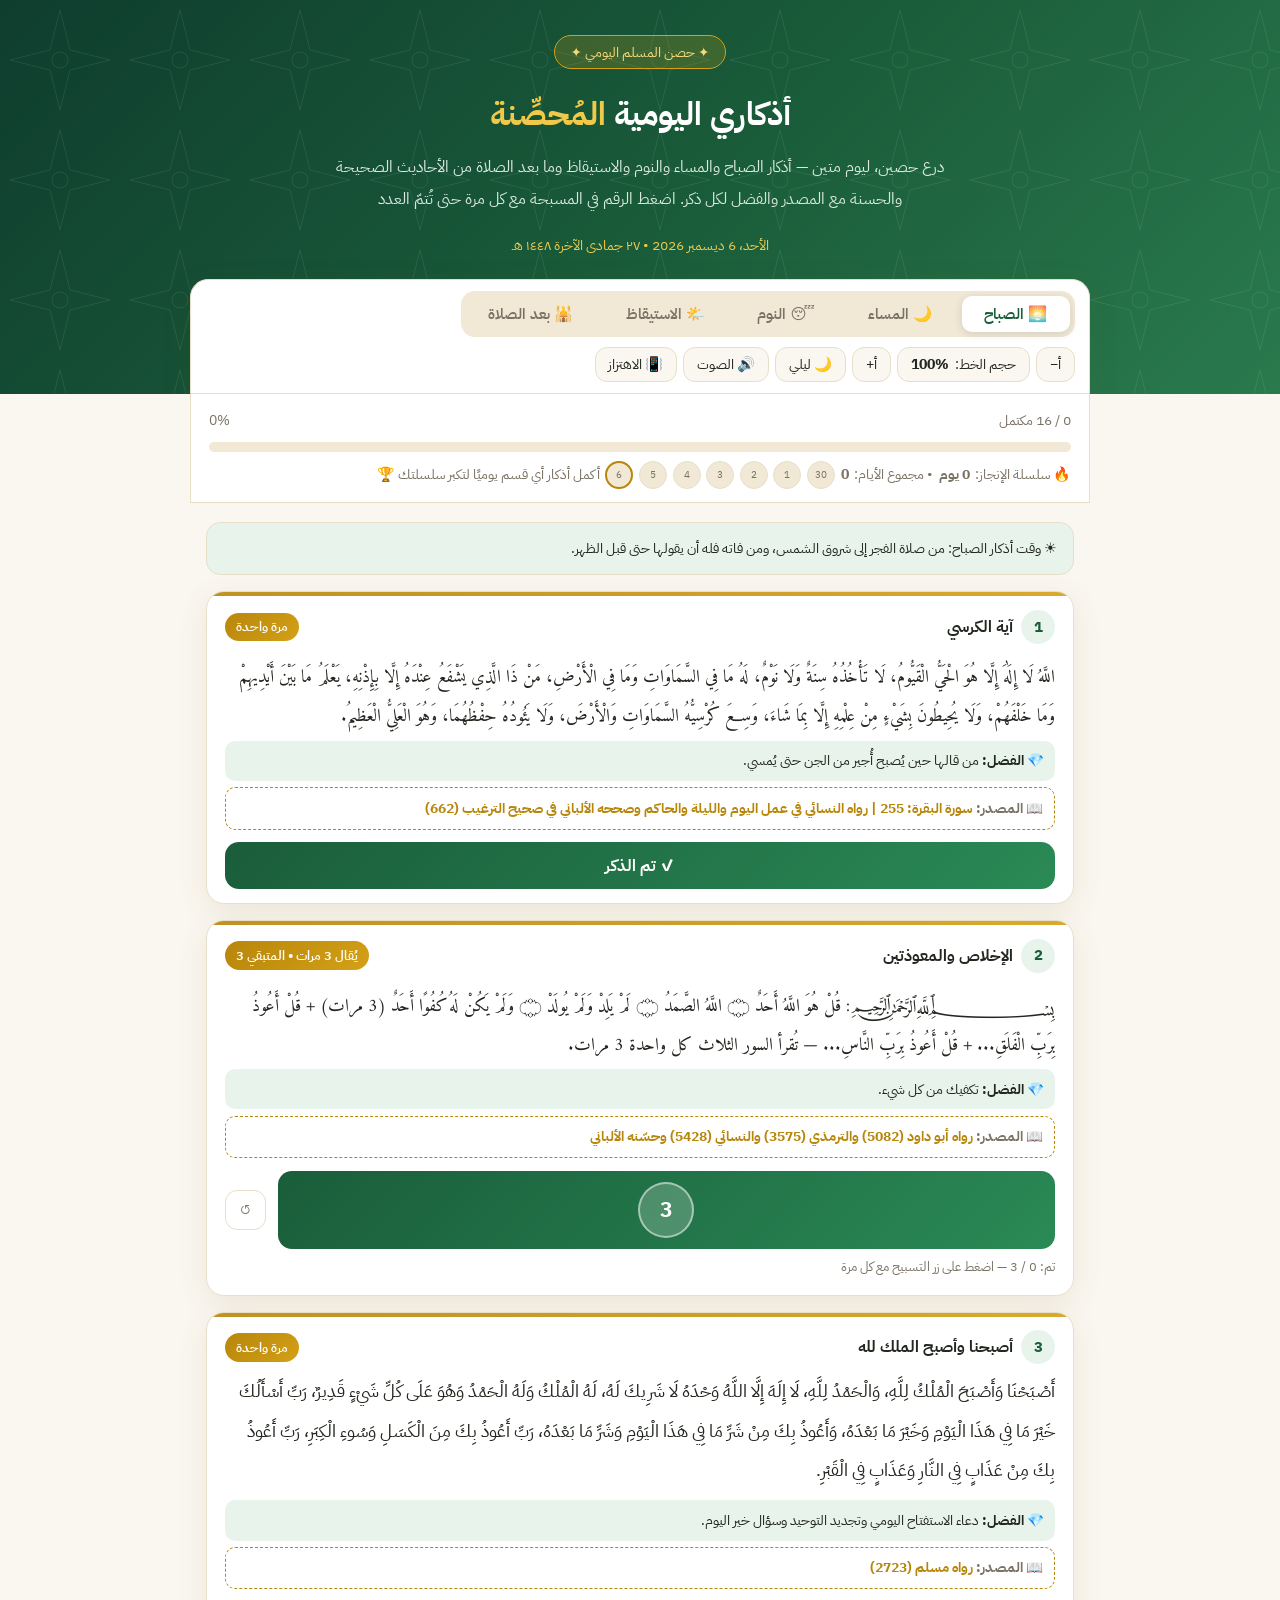
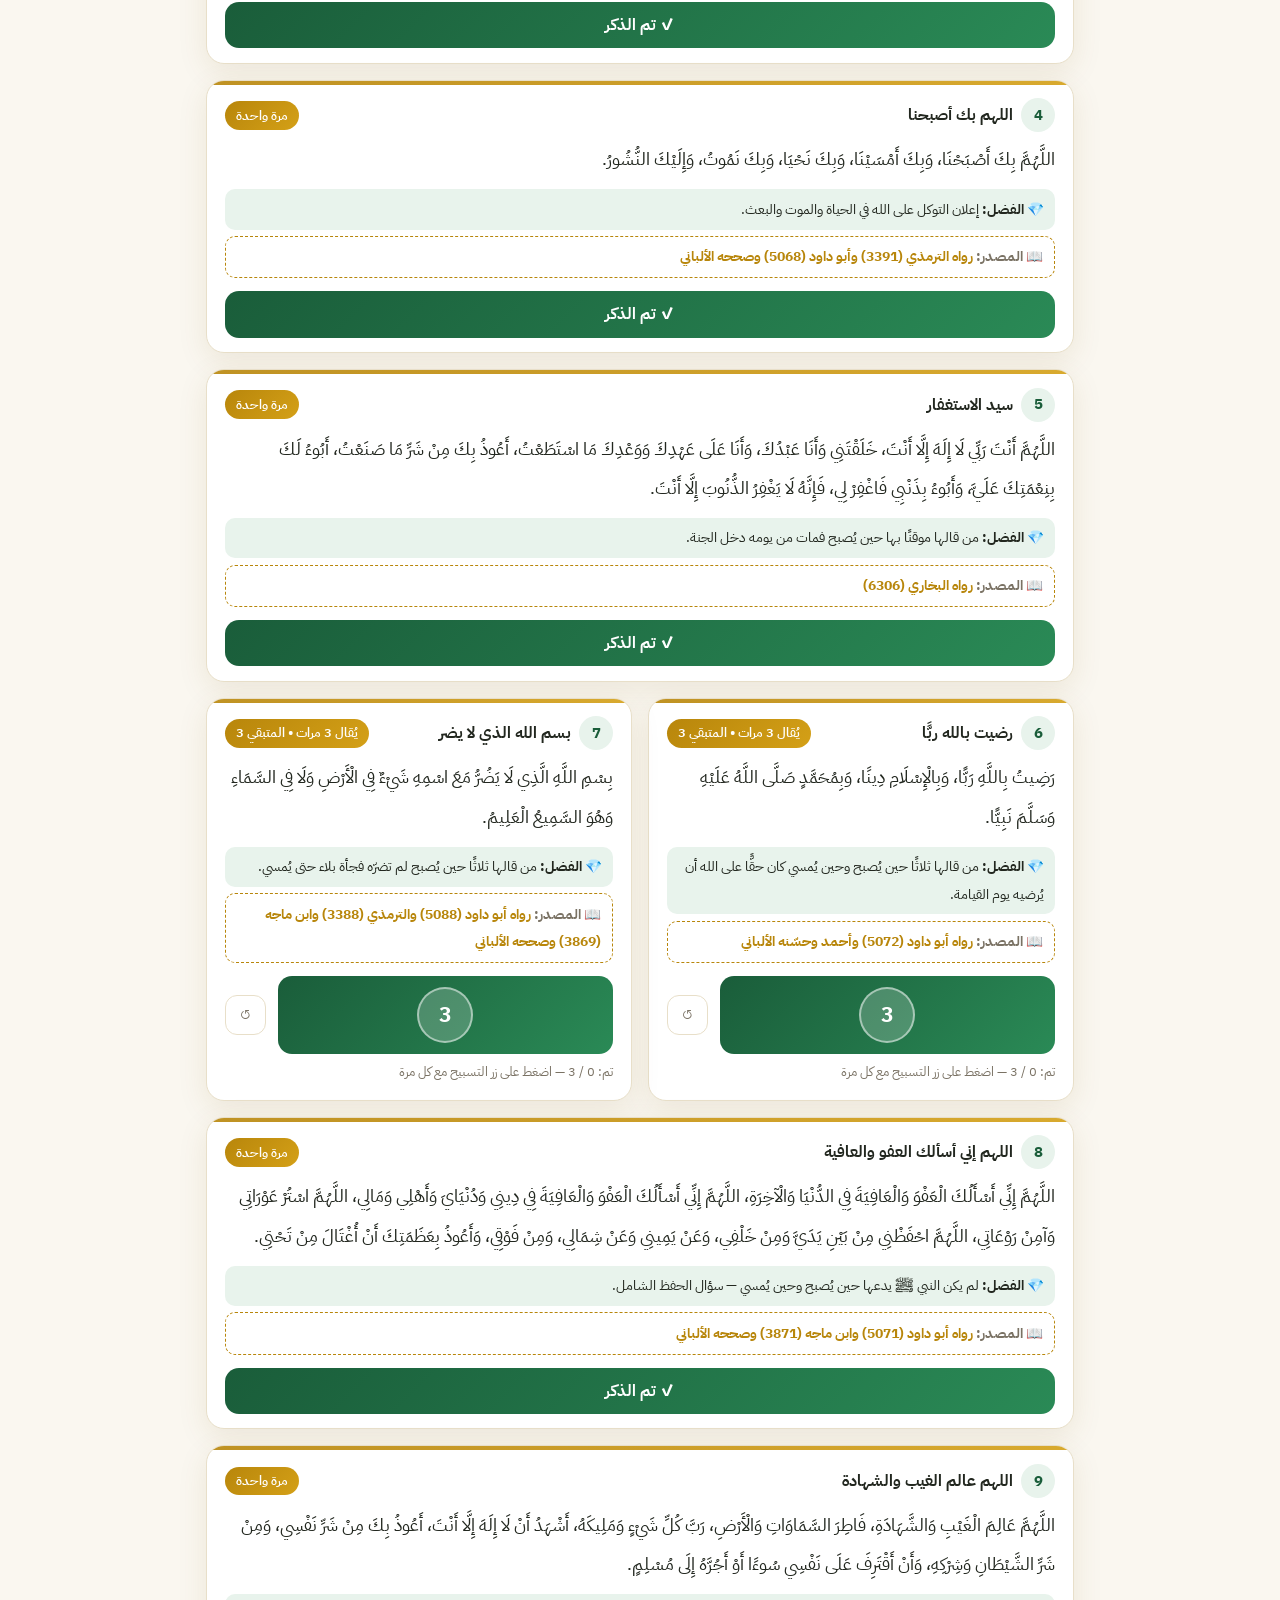
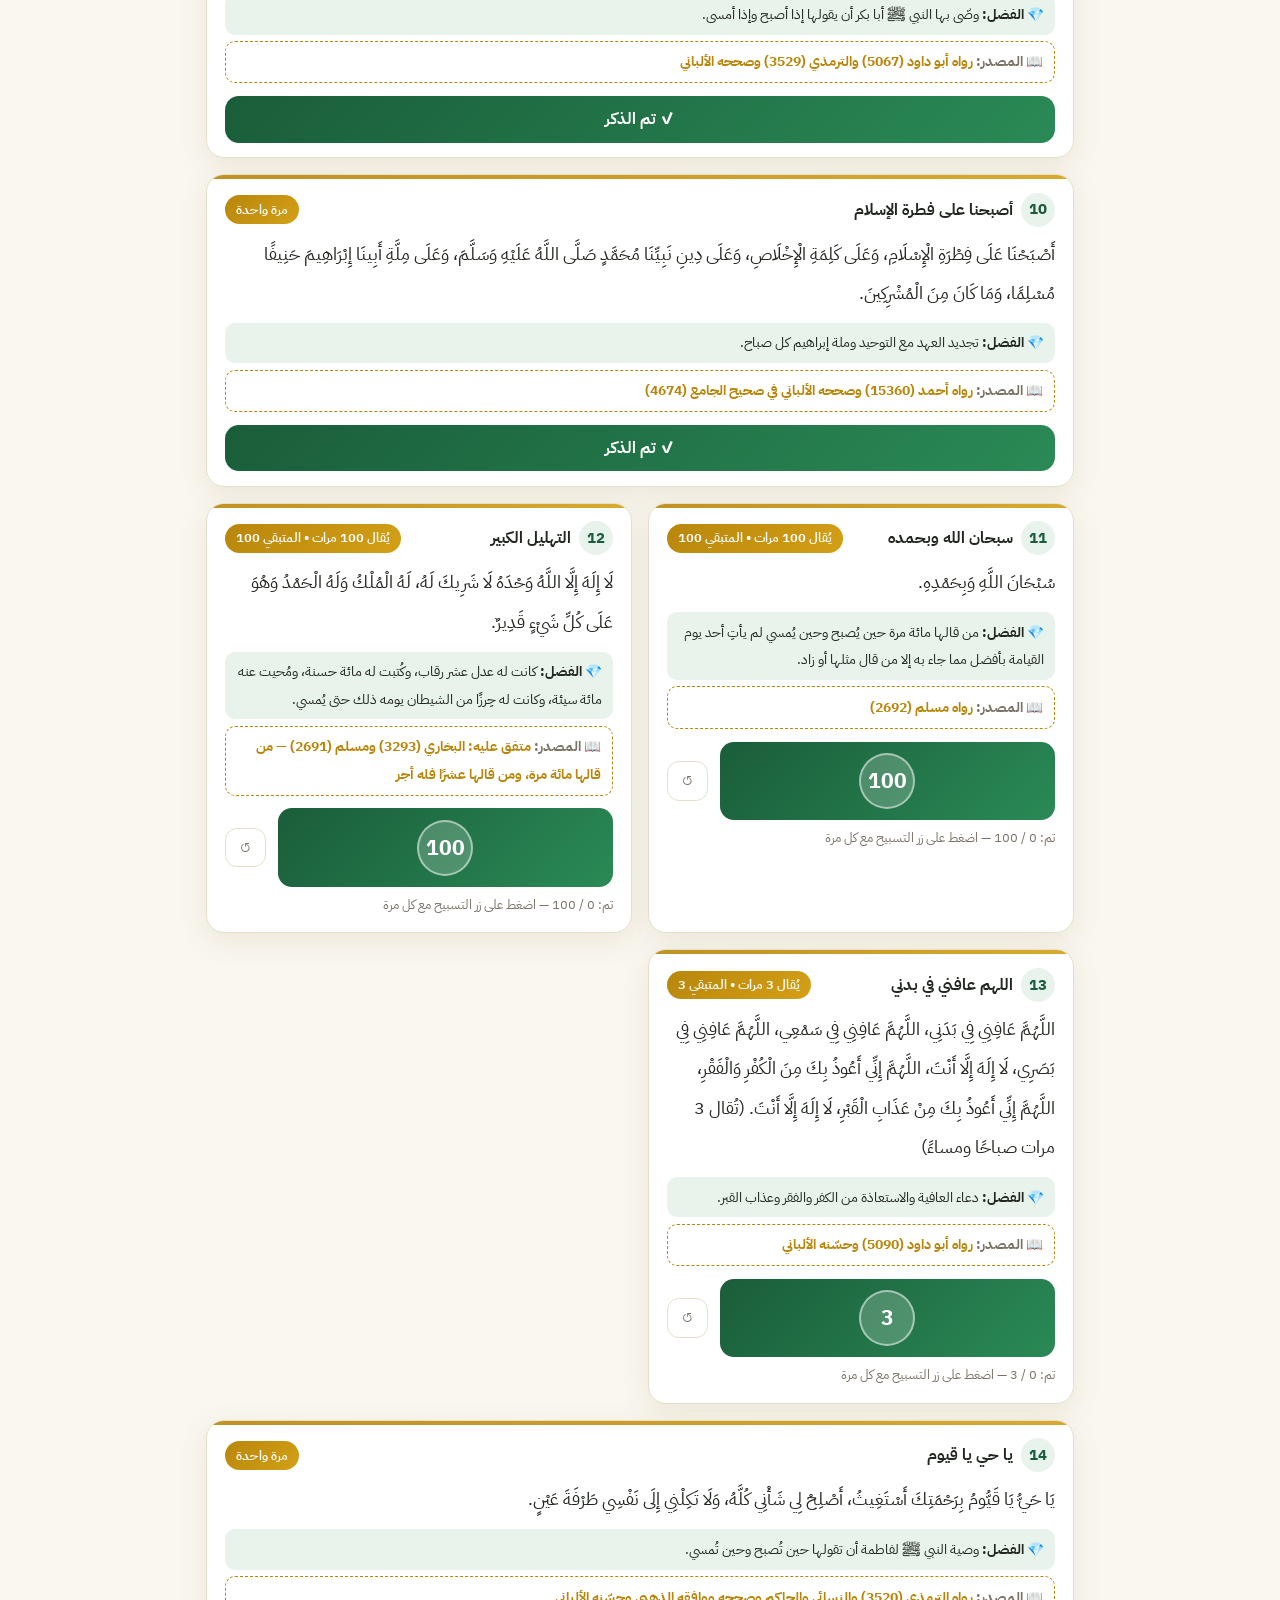
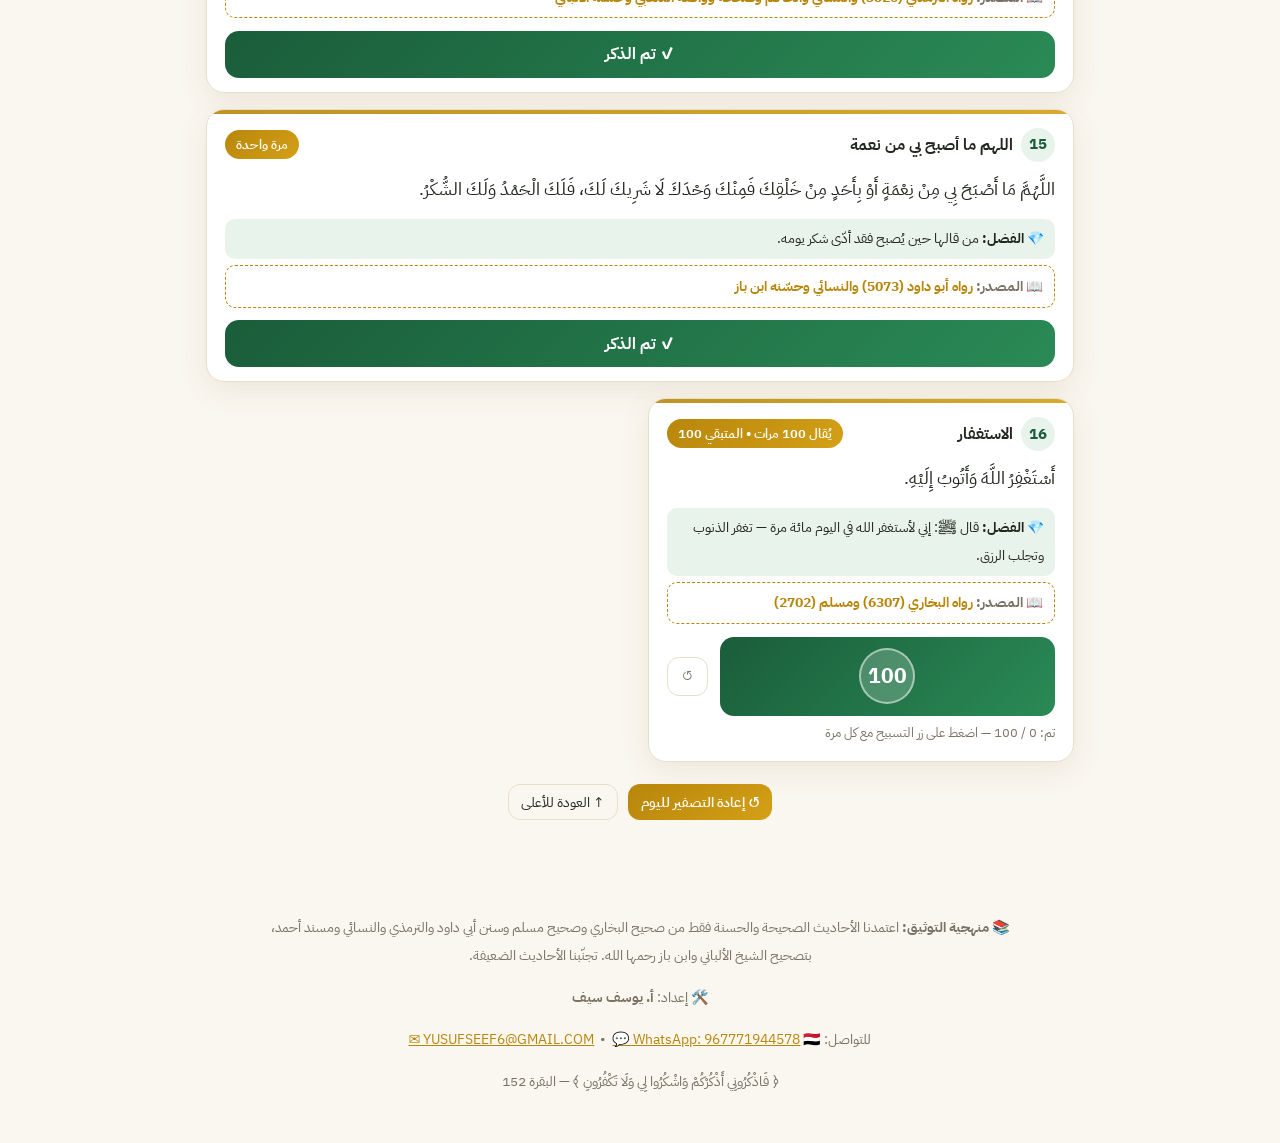
==== commit efb7a77d: "أذكار الاستيقاظ وما بعد الصلاة + صوت واهتزاز اختياريان + سجل الإنجاز + هوية جديدة" ====
--- a/index.html
+++ b/index.html
@@ -3,8 +3,8 @@
 <head>
 <meta charset="UTF-8">
 <meta name="viewport" content="width=device-width, initial-scale=1.0">
-<title>أذكاري | أذكار الصباح والمساء الصحيحة</title>
-<meta name="description" content="موقع أذكار الصباح والمساء بأحاديث صحيحة ومصادرها، مع مسبحة إلكترونية وتحكم بحجم الخط والوضع الليلي">
+<title>أذكاري اليومية المُحصِّنة | درع حصين، ليوم متين</title>
+<meta name="description" content="أذكاري اليومية المحصنة: أذكار الصباح والمساء والنوم والاستيقاظ وما بعد الصلاة بأحاديث صحيحة ومصادرها، مع مسبحة إلكترونية بالصوت والاهتزاز">
 <link rel="preconnect" href="https://fonts.googleapis.com">
 <link rel="preconnect" href="https://fonts.gstatic.com" crossorigin>
 <!-- خط ثمانية الرسمي: IBM Plex Sans Arabic + خط أميري للنصوص القرآنية -->
@@ -98,7 +98,7 @@
 .btn:hover{border-color:var(--gold);transform:translateY(-1px)}
 .btn.active{background:var(--green);color:#fff;border-color:var(--green)}
 .btn.gold{background:linear-gradient(135deg,#b8860b,#d4a017);color:#fff;border:none;font-weight:600}
-.tabs{display:flex;gap:.5rem;background:var(--bg2);padding:.3rem;border-radius:14px}
+.tabs{display:flex;gap:.5rem;background:var(--bg2);padding:.3rem;border-radius:14px;flex-wrap:wrap}
 .tab{
   font-family:inherit;border:none;cursor:pointer;padding:.45rem 1.4rem;border-radius:10px;
   background:transparent;color:var(--muted);font-weight:600;font-size:.95em;transition:.2s;
@@ -163,6 +163,10 @@
 [data-theme="dark"] .done-label{color:var(--gold2)}
 footer{text-align:center;padding:2rem 1rem;color:var(--muted);font-size:.88em;max-width:800px;margin:0 auto}
 footer a{color:var(--gold)}
+.streak{margin-top:.6rem;font-size:.88em;color:var(--muted);display:flex;gap:.35rem;align-items:center;flex-wrap:wrap}
+.day-dot{width:28px;height:28px;border-radius:50%;display:inline-flex;align-items:center;justify-content:center;font-size:.72em;border:1px solid var(--border);background:var(--bg2)}
+.day-dot.on{background:var(--green);color:#fff;border-color:var(--green);font-weight:700}
+.day-dot.today{border-color:var(--gold);border-width:2px}
 .fab{
   position:fixed;bottom:18px;left:18px;z-index:50;
   background:var(--card);border:1px solid var(--border);border-radius:99px;
@@ -175,20 +179,24 @@
 <header>
   <div class="header-inner">
     <div class="badge">✦ حصن المسلم اليومي ✦</div>
-    <h1>أذكاري <span>|</span> أذكار الصباح والمساء</h1>
-    <p>أذكار الصباح والمساء والنوم من الأحاديث الصحيحة والحسنة مع ذكر المصدر والفضل لكل ذكر، اضغط على زر التسبيح لكل ذكر حتى تُتمّ العدد</p>
+    <h1>أذكاري اليومية <span>المُحصِّنة</span></h1>
+    <p>درع حصين، ليوم متين — أذكار الصباح والمساء والنوم والاستيقاظ وما بعد الصلاة من الأحاديث الصحيحة والحسنة مع المصدر والفضل لكل ذكر. اضغط الرقم في المسبحة مع كل مرة حتى تُتمّ العدد</p>
     <div class="hijri" id="hijri"></div>
     <div class="toolbar">
       <div class="tabs">
         <button class="tab active" id="tab-morning" onclick="switchTab('morning')">🌅 الصباح</button>
         <button class="tab" id="tab-evening" onclick="switchTab('evening')">🌙 المساء</button>
         <button class="tab" id="tab-sleep" onclick="switchTab('sleep')">😴 النوم</button>
+        <button class="tab" id="tab-wakeup" onclick="switchTab('wakeup')">🌤️ الاستيقاظ</button>
+        <button class="tab" id="tab-prayer" onclick="switchTab('prayer')">🕌 بعد الصلاة</button>
       </div>
       <div class="controls">
         <button class="btn" onclick="changeFont(-0.07)" title="تصغير الخط">أ−</button>
         <button class="btn" onclick="resetFont()" title="حجم افتراضي">حجم الخط: <b id="fontPct">100%</b></button>
         <button class="btn" onclick="changeFont(0.07)" title="تكبير الخط">أ+</button>
         <button class="btn" id="themeBtn" onclick="toggleTheme()">🌙 ليلي</button>
+        <button class="btn" id="soundBtn" onclick="toggleSound()">🔊 الصوت</button>
+        <button class="btn" id="vibBtn" onclick="toggleVib()">📳 الاهتزاز</button>
       </div>
     </div>
   </div>
@@ -197,6 +205,7 @@
 <div class="progress-wrap">
   <div class="progress-top"><span id="progText">0 / 0 مكتمل</span><span id="progPct">0%</span></div>
   <div class="bar"><div id="barFill"></div></div>
+  <div class="streak" id="streak"></div>
 </div>
 
 <main>
@@ -210,7 +219,8 @@
 
 <footer>
   <p>📚 <b>منهجية التوثيق:</b> اعتمدنا الأحاديث الصحيحة والحسنة فقط من صحيح البخاري وصحيح مسلم وسنن أبي داود والترمذي والنسائي ومسند أحمد، بتصحيح الشيخ الألباني وابن باز رحمها الله. تجنّبنا الأحاديث الضعيفة.</p>
-  <p>الخط المستخدم: <b>IBM Plex Sans Arabic</b> (خط ثمانية الرسمي) + خط أميري للنصوص القرآنية.</p>
+  <p>🛠️ إعداد: <b>أ. يوسف سيف</b></p>
+  <p>للتواصل: <a href="mailto:YUSUFSEEF6@GMAIL.COM" style="direction:ltr;unicode-bidi:embed">✉️ YUSUFSEEF6@GMAIL.COM</a> &nbsp;•&nbsp; <a href="https://wa.me/967771944578" style="direction:ltr;unicode-bidi:embed">💬 WhatsApp: 967771944578</a> 🇾🇪</p>
   <p>﴿ فَاذْكُرُونِي أَذْكُرْكُمْ وَاشْكُرُوا لِي وَلَا تَكْفُرُونِ ﴾ — البقرة 152</p>
 </footer>
 
@@ -218,6 +228,8 @@
 const MORNING_INFO = "☀️ وقت أذكار الصباح: من صلاة الفجر إلى شروق الشمس، ومن فاته فله أن يقولها حتى قبل الظهر.";
 const EVENING_INFO = "🌙 وقت أذكار المساء: من صلاة العصر إلى غروب الشمس، ومن فاته فله أن يقولها حتى منتصف الليل.";
 const SLEEP_INFO = "😴 وقت أذكار النوم: حين تأوي إلى فراشك، واجعل دعاء «اللهم أسلمت نفسي إليك» آخر ما تقول.";
+const WAKEUP_INFO = "🌤️ أذكار الاستيقاظ: تقال عند القيام من النوم — ابدأ بالحمدلة، ثم اذكر الله وتوضأ وصلِّ.";
+const PRAYER_INFO = "🕌 أذكار بعد الصلاة: تقال دبر كل صلاة مكتوبة — ابدأ بالاستغفار ثلاثًا ثم التهليل والتسبيح.";
 
 const MORNING = [
 {id:"m1",count:1,quran:true,title:"آية الكرسي",
@@ -404,19 +416,71 @@
 source:"رواه الترمذي (2892) والنسائي وصححه الألباني"}
 ];
 
+const WAKEUP = [
+{id:"w1",count:1,title:"الحمد لله الذي أحيانا",
+text:"الْحَمْدُ لِلَّهِ الَّذِي أَحْيَانَا بَعْدَ مَا أَمَاتَنَا وَإِلَيْهِ النُّشُورُ.",
+virtue:"أول ما يقوله المستيقظ شكرًا لله على نعمة الحياة والبعث.",
+source:"رواه البخاري (6312)"},
+{id:"w2",count:1,title:"الحمد لله الذي عافاني",
+text:"الْحَمْدُ لِلَّهِ الَّذِي عَافَانِي فِي جَسَدِي، وَرَدَّ عَلَيَّ رُوحِي، وَأَذِنَ لِي بِذِكْرِهِ.",
+virtue:"حمد العافية وردّ الروح والإذن بالذكر.",
+source:"رواه الترمذي (3401) وحسنه الألباني"},
+{id:"w3",count:1,quran:true,title:"خواتيم آل عمران",
+text:"قراءة العشر الآيات الأواخر من سورة آل عمران (إِنَّ فِي خَلْقِ السَّمَاوَاتِ وَالْأَرْضِ...) عند القيام من الليل — كان ﷺ إذا قام من الليل يقرؤها.",
+virtue:"اتباع هديه ﷺ في قيام الليل وتدبر آيات التفكر.",
+source:"متفق عليه: البخاري (183) ومسلم (763)"},
+{id:"w4",count:1,title:"دعاء التقلب ليلًا",
+text:"لَا إِلَهَ إِلَّا اللَّهُ الْوَاحِدُ الْقَهَّارُ، رَبُّ السَّمَاوَاتِ وَالْأَرْضِ وَمَا بَيْنَهُمَا، الْعَزِيزُ الْغَفَّارُ. (يقولها من تقلّب على فراشه ليلًا)",
+virtue:"من قالها حين يتقلب غُفر له، وإن دعا استُجيب له.",
+source:"رواه الحاكم وابن السني وصححه الألباني"},
+{id:"w5",count:1,title:"فكّ عقد الشيطان",
+text:"اذكر الله عند استيقاظك (كالتكبير والتحميد)، ثم توضأ وصلِّ — تُحلّ عقد الشيطان الثلاث وتصبح نشيطًا طيب النفس، وإلا أصبح خبيث النفس كسلان.",
+virtue:"النشاط وطيب النفس طوال اليوم.",
+source:"متفق عليه: البخاري (1142) ومسلم (776)"}
+];
+
+const PRAYER = [
+{id:"p1",count:3,title:"الاستغفار ثم الدعاء",
+text:"أَسْتَغْفِرُ اللَّهَ (3 مرات) ثم: اللَّهُمَّ أَنْتَ السَّلَامُ وَمِنْكَ السَّلَامُ، تَبَارَكْتَ يَا ذَا الْجَلَالِ وَالْإِكْرَامِ.",
+virtue:"كان ﷺ إذا انصرف من صلاته استغفر ثلاثًا ثم قالها.",
+source:"رواه مسلم (591)"},
+{id:"p2",count:1,title:"التهليل دبر الصلاة",
+text:"لَا إِلَهَ إِلَّا اللَّهُ وَحْدَهُ لَا شَرِيكَ لَهُ، لَهُ الْمُلْكُ وَلَهُ الْحَمْدُ وَهُوَ عَلَى كُلِّ شَيْءٍ قَدِيرٌ، اللَّهُمَّ لَا مَانِعَ لِمَا أَعْطَيْتَ، وَلَا مُعْطِيَ لِمَا مَنَعْتَ، وَلَا يَنْفَعُ ذَا الْجَدِّ مِنْكَ الْجَدُّ.",
+virtue:"كان ﷺ يقولها دبر كل صلاة مكتوبة.",
+source:"متفق عليه: البخاري (844) ومسلم (593)"},
+{id:"p3",count:1,title:"تهليل ابن الزبير",
+text:"لَا إِلَهَ إِلَّا اللَّهُ وَحْدَهُ لَا شَرِيكَ لَهُ، لَهُ الْمُلْكُ وَلَهُ الْحَمْدُ وَهُوَ عَلَى كُلِّ شَيْءٍ قَدِيرٌ، لَا حَوْلَ وَلَا قُوَّةَ إِلَّا بِاللَّهِ، لَا إِلَهَ إِلَّا اللَّهُ وَلَا نَعْبُدُ إِلَّا إِيَّاهُ، لَهُ النِّعْمَةُ وَلَهُ الْفَضْلُ وَلَهُ الثَّنَاءُ الْحَسَنُ، لَا إِلَهَ إِلَّا اللَّهُ مُخْلِصِينَ لَهُ الدِّينَ وَلَوْ كَرِهَ الْكَافِرُونَ.",
+virtue:"كان ابن الزبير رضي الله عنهما يهلل بهن دبر كل صلاة.",
+source:"رواه مسلم (594)"},
+{id:"p4",count:1,title:"اللهم أعني على ذكرك",
+text:"اللَّهُمَّ أَعِنِّي عَلَى ذِكْرِكَ وَشُكْرِكَ وَحُسْنِ عِبَادَتِكَ.",
+virtue:"وصية النبي ﷺ لمعاذ: لا تدعنّ أن تقولها دبر كل صلاة.",
+source:"رواه أبو داود (1522) والنسائي وصححه الألباني"},
+{id:"p5",count:1,quran:true,title:"آية الكرسي دبر الصلاة",
+text:"اللَّهُ لَا إِلَٰهَ إِلَّا هُوَ الْحَيُّ الْقَيُّومُ، لَا تَأْخُذُهُ سِنَةٌ وَلَا نَوْمٌ، لَهُ مَا فِي السَّمَاوَاتِ وَمَا فِي الْأَرْضِ، مَنْ ذَا الَّذِي يَشْفَعُ عِنْدَهُ إِلَّا بِإِذْنِهِ، يَعْلَمُ مَا بَيْنَ أَيْدِيهِمْ وَمَا خَلْفَهُمْ، وَلَا يُحِيطُونَ بِشَيْءٍ مِنْ عِلْمِهِ إِلَّا بِمَا شَاءَ، وَسِعَ كُرْسِيُّهُ السَّمَاوَاتِ وَالْأَرْضَ، وَلَا يَئُودُهُ حِفْظُهُمَا، وَهُوَ الْعَلِيُّ الْعَظِيمُ.",
+virtue:"من قرأها دبر كل صلاة مكتوبة لم يمنعه من دخول الجنة إلا أن يموت.",
+source:"رواه النسائي في الكبرى وصححه الألباني في صحيح الجامع (6464)"},
+{id:"p6",count:100,title:"التسبيح دبر الصلاة (100)",
+text:"سُبْحَانَ اللَّهِ (33) + الْحَمْدُ لِلَّهِ (33) + اللَّهُ أَكْبَرُ (33) ثم تمام المائة: لَا إِلَهَ إِلَّا اللَّهُ وَحْدَهُ لَا شَرِيكَ لَهُ، لَهُ الْمُلْكُ وَلَهُ الْحَمْدُ وَهُوَ عَلَى كُلِّ شَيْءٍ قَدِيرٌ.",
+virtue:"غُفرت خطاياه وإن كانت مثل زبد البحر.",
+source:"رواه مسلم (597)"},
+{id:"p7",count:1,title:"المعوذات دبر الصلاة",
+text:"قراءة الإخلاص والمعوذتين دبر كل صلاة (مرة واحدة، وثلاث مرات بعد الفجر والمغرب).",
+virtue:"أمر ﷺ عقبة بن عامر أن يقرأ بالمعوذات دبر كل صلاة.",
+source:"رواه أبو داود (1523) والترمذي والنسائي وصححه الألباني"}
+];
+
 let currentTab = 'morning';
 let progress = JSON.parse(localStorage.getItem('adhkari-progress')||'{}');
 
-function getList(){ return currentTab==='morning'?MORNING:currentTab==='evening'?EVENING:SLEEP; }
+function getList(){return {morning:MORNING,evening:EVENING,sleep:SLEEP,wakeup:WAKEUP,prayer:PRAYER}[currentTab]||MORNING;}
 function getKey(item){ return currentTab+'-'+item.id; }
 function remaining(item){ const done = progress[getKey(item)]||0; return Math.max(0, item.count - done); }
 
 function switchTab(t){
   currentTab=t;
-  ['morning','evening','sleep'].forEach(k=>{
-    document.getElementById('tab-'+k).classList.toggle('active',t===k);
-  });
-  const infos={morning:MORNING_INFO,evening:EVENING_INFO,sleep:SLEEP_INFO};
+  document.querySelectorAll('.tab').forEach(b=>b.classList.toggle('active',b.id==='tab-'+t));
+  const infos={morning:MORNING_INFO,evening:EVENING_INFO,sleep:SLEEP_INFO,wakeup:WAKEUP_INFO,prayer:PRAYER_INFO};
   document.getElementById('timeInfo').textContent = infos[t];
   render();
   window.scrollTo({top:0,behavior:'smooth'});
@@ -431,7 +495,8 @@
   const done = progress[k]||0;
   if(done < item.count){
     progress[k]=done+1;
-    if(navigator.vibrate) navigator.vibrate(20);
+    if(vibOn && navigator.vibrate) navigator.vibrate(15);
+    if(soundOn){ blip(); if(done+1===item.count) chime(); }
   }
   save(); render(false);
 }
@@ -462,7 +527,7 @@
     if(item.count>1){
       if(rem>0){
         counterHtml=`<div class="counter-row">
-          <button class="sebha-btn" onclick="tap('${item.id}')">🔘 سبِّح <span class="remain">${rem}</span></button>
+          <button class="sebha-btn" onclick="tap('${item.id}')" aria-label="اضغط للتسبيح"><span class="remain">${rem}</span></button>
           <button class="reset-btn" onclick="resetOne('${item.id}')">↺</button>
         </div>
         <div style="font-size:.82em;color:var(--muted);margin-top:.3rem">تم: ${done} / ${item.count} — اضغط على زر التسبيح مع كل مرة</div>`;
@@ -494,6 +559,66 @@
   document.getElementById('progPct').textContent = pct+'%';
   document.getElementById('barFill').style.width = pct+'%';
   if(pct===100) document.getElementById('progText').textContent += ' — تقبّل الله منك 🎉';
+  if(doneCount===list.length&&list.length>0) recordDay(currentTab);
+  renderStreak();
+}
+
+/* الصوت والاهتزاز (اختياريان) */
+let soundOn = localStorage.getItem('adhkari-sound')!=='0';
+let vibOn = localStorage.getItem('adhkari-vib')!=='0';
+let AC = null;
+function tone(f,delay,dur,vol){
+  try{
+    AC = AC || new (window.AudioContext||window.webkitAudioContext)();
+    if(AC.state==='suspended') AC.resume();
+    const t = AC.currentTime+delay;
+    const o = AC.createOscillator(), g = AC.createGain();
+    o.type='sine'; o.frequency.value=f;
+    g.gain.setValueAtTime(0.0001,t);
+    g.gain.exponentialRampToValueAtTime(vol||0.08,t+0.02);
+    g.gain.exponentialRampToValueAtTime(0.0001,t+dur);
+    o.connect(g); g.connect(AC.destination);
+    o.start(t); o.stop(t+dur+0.05);
+  }catch(e){}
+}
+function blip(){ tone(660,0,0.12); }
+function chime(){ tone(523,0,0.2); tone(659,0.12,0.2); tone(784,0.24,0.35); }
+function toggleSound(){ soundOn=!soundOn; localStorage.setItem('adhkari-sound',soundOn?'1':'0'); syncSettingsUI(); }
+function toggleVib(){ vibOn=!vibOn; localStorage.setItem('adhkari-vib',vibOn?'1':'0'); syncSettingsUI(); }
+function syncSettingsUI(){
+  const s=document.getElementById('soundBtn'), v=document.getElementById('vibBtn');
+  if(s) s.textContent = soundOn?'🔊 الصوت':'🔇 كتم';
+  if(v) v.textContent = vibOn?'📳 الاهتزاز':'🚫 بدون اهتزاز';
+}
+
+/* سجل الإنجاز اليومي */
+function todayStr(d){
+  d=d||new Date();
+  return d.getFullYear()+'-'+String(d.getMonth()+1).padStart(2,'0')+'-'+String(d.getDate()).padStart(2,'0');
+}
+function getDays(){ try{ return JSON.parse(localStorage.getItem('adhkari-days')||'{}'); }catch(e){ return {}; } }
+function recordDay(tab){
+  const days=getDays(), t=todayStr();
+  days[t]=days[t]||[];
+  if(!days[t].includes(tab)){ days[t].push(tab); localStorage.setItem('adhkari-days',JSON.stringify(days)); }
+}
+function calcStreak(days){
+  let s=0; const d=new Date();
+  if(!days[todayStr(d)]) d.setDate(d.getDate()-1);
+  while(days[todayStr(d)]){ s++; d.setDate(d.getDate()-1); }
+  return s;
+}
+function renderStreak(){
+  const el=document.getElementById('streak');
+  if(!el) return;
+  const days=getDays(), keys=Object.keys(days), streak=calcStreak(days);
+  let dots='';
+  for(let i=6;i>=0;i--){
+    const d=new Date(); d.setDate(d.getDate()-i);
+    const on=!!days[todayStr(d)];
+    dots+='<span class="day-dot'+(on?' on':'')+(i===0?' today':'')+'" title="'+todayStr(d)+'">'+(on?'✓':d.getDate())+'</span>';
+  }
+  el.innerHTML='🔥 سلسلة الإنجاز: <b>'+streak+' يوم</b> • مجموع الأيام: <b>'+keys.length+'</b> '+dots+'<span>أكمل أذكار أي قسم يوميًا لتكبر سلسلتك 🏆</span>';
 }
 
 /* theme + font */
@@ -525,6 +650,7 @@
   const f=parseFloat(localStorage.getItem('adhkari-font')||'1');
   if(f!==1) document.documentElement.style.setProperty('--font-scale',f);
   document.getElementById('fontPct').textContent=Math.round((f||1)*100)+'%';
+  syncSettingsUI();
   try{
     const h=new Intl.DateTimeFormat('ar-SA-u-ca-islamic',{day:'numeric',month:'long',year:'numeric'}).format(new Date());
     const m=new Intl.DateTimeFormat('ar',{weekday:'long',day:'numeric',month:'long',year:'numeric'}).format(new Date());
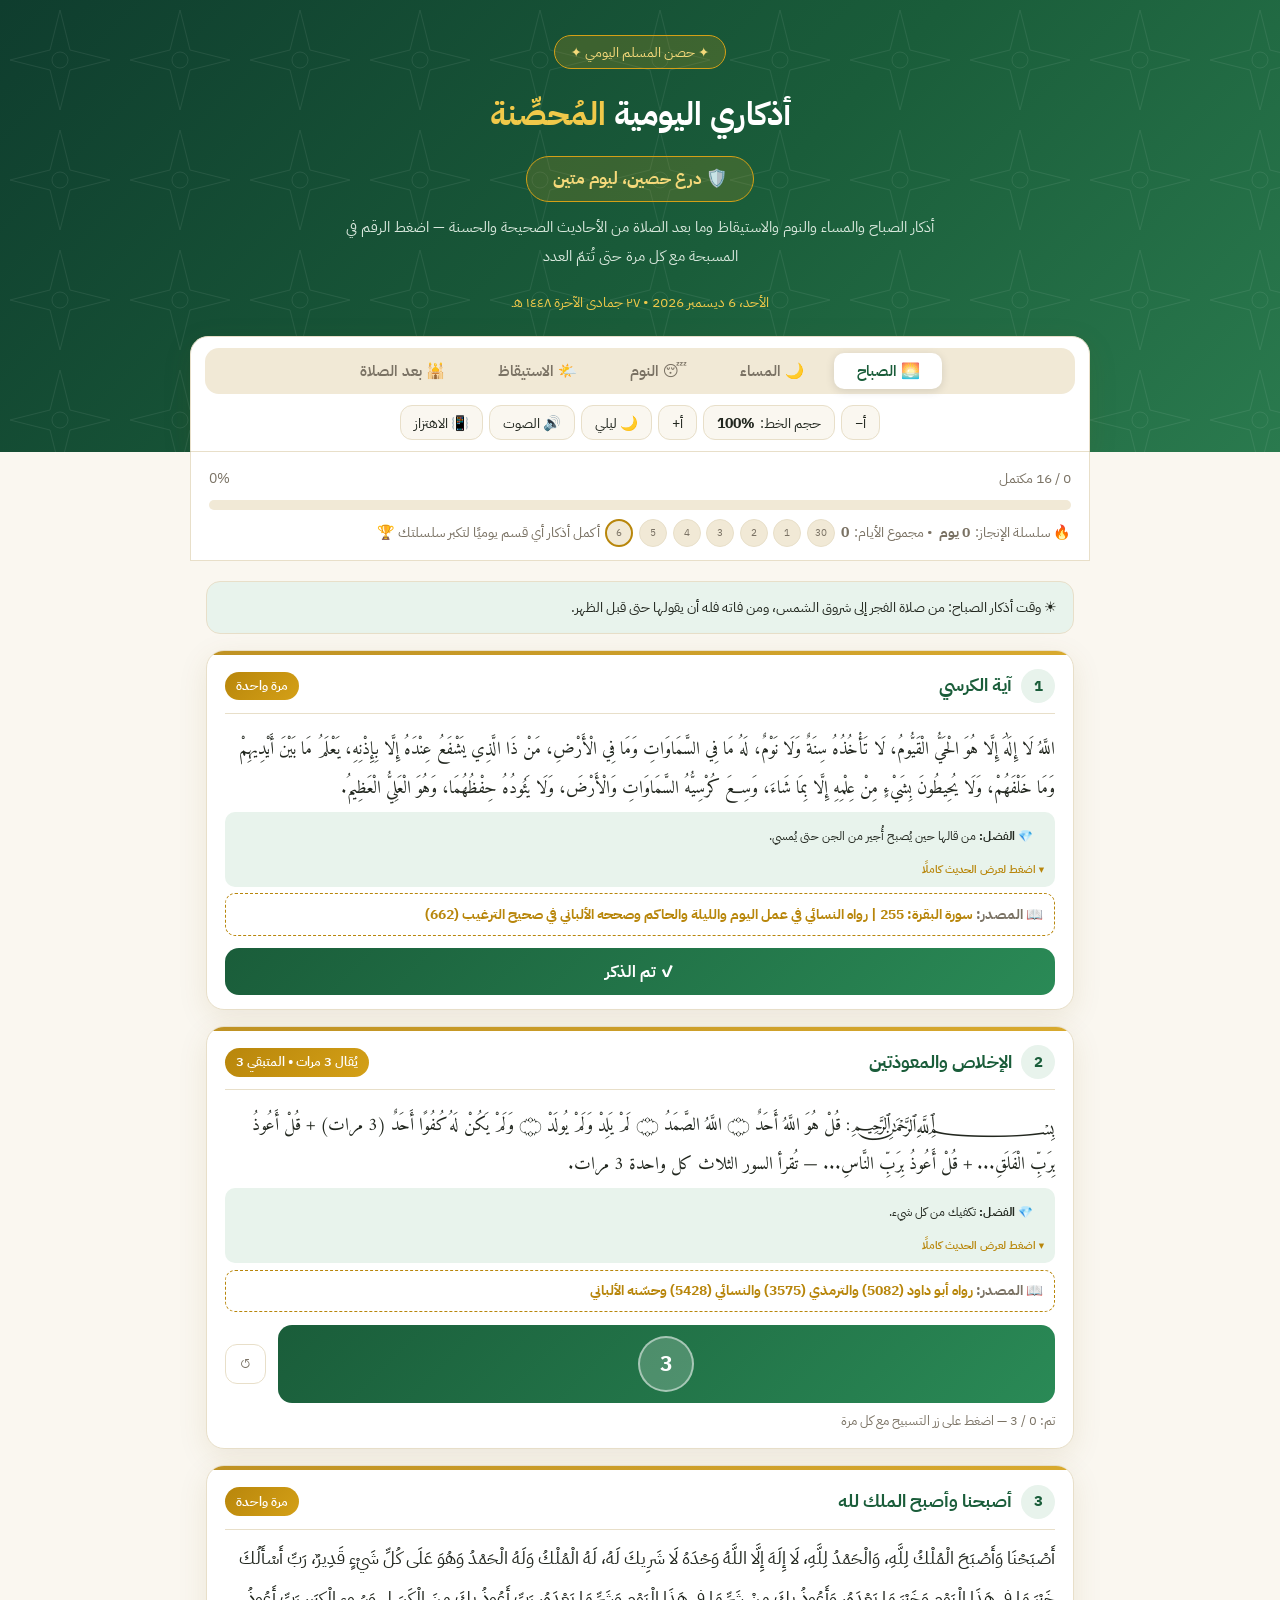
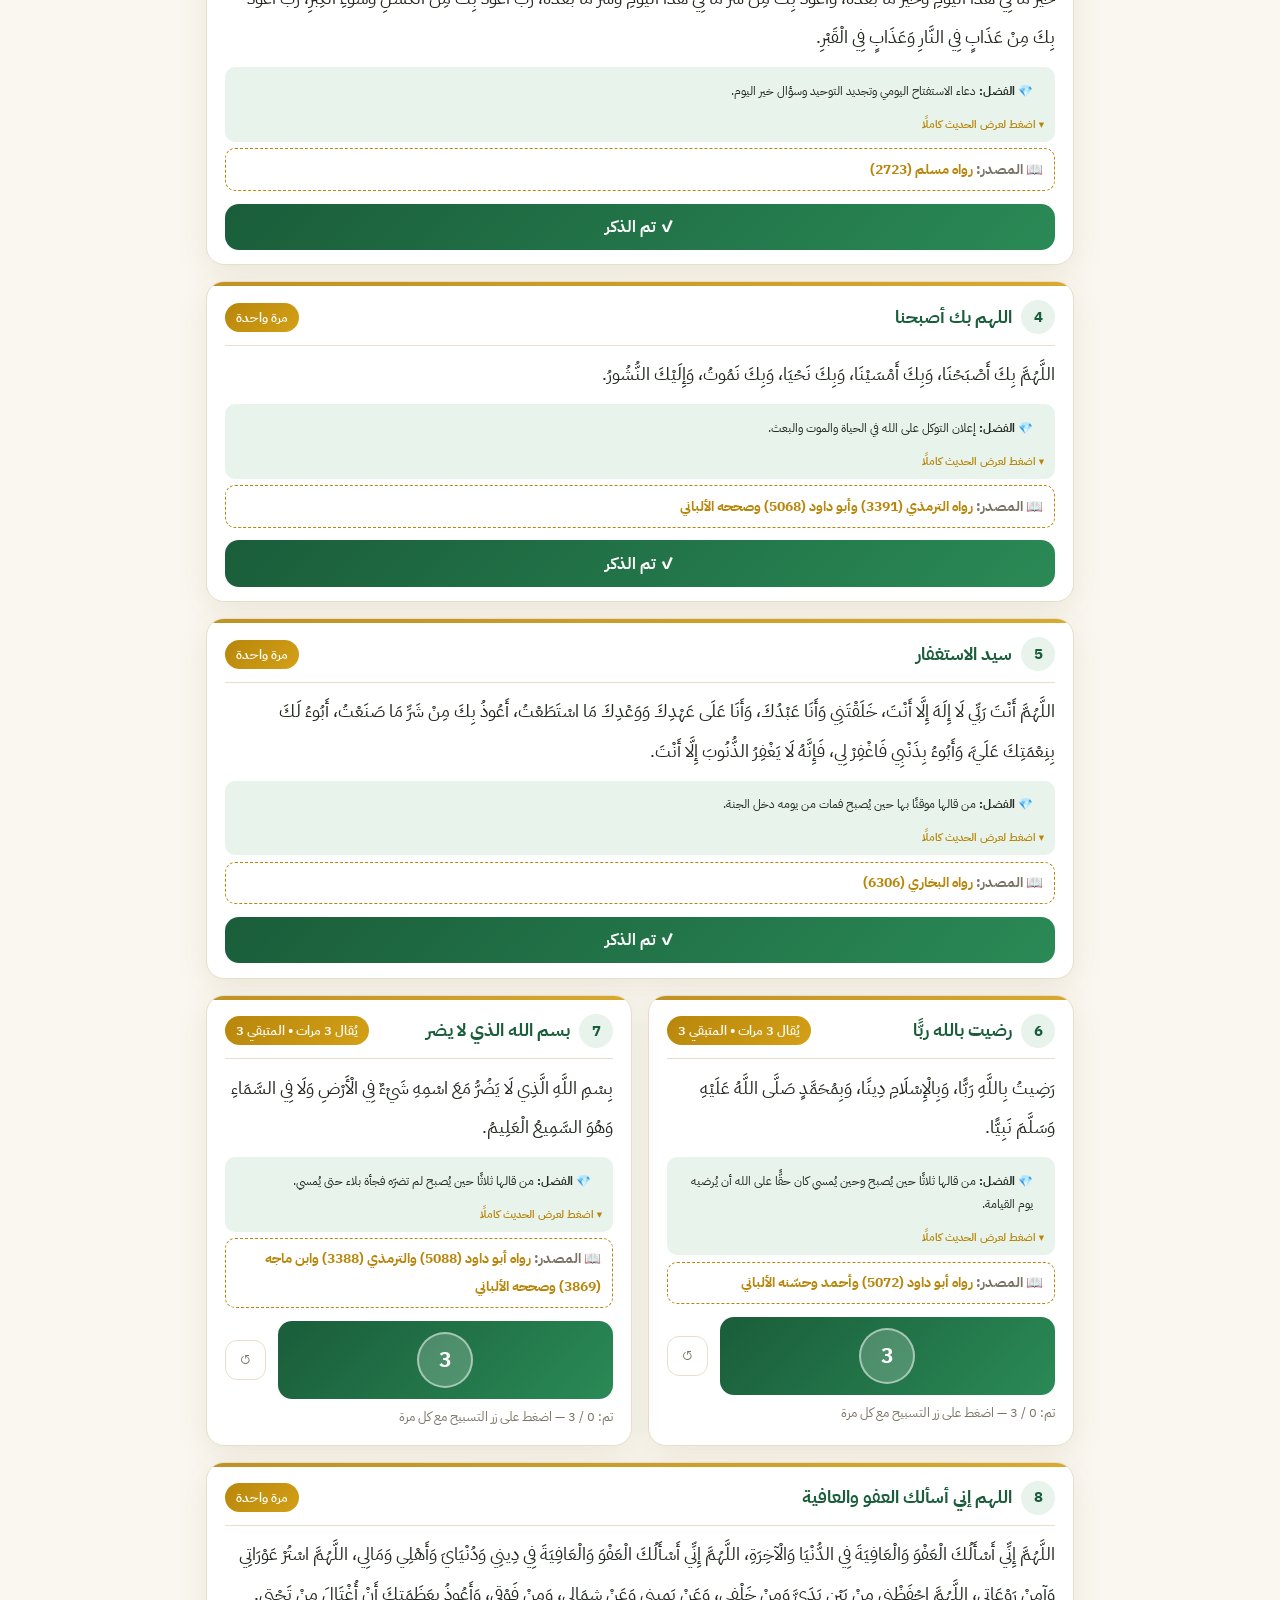
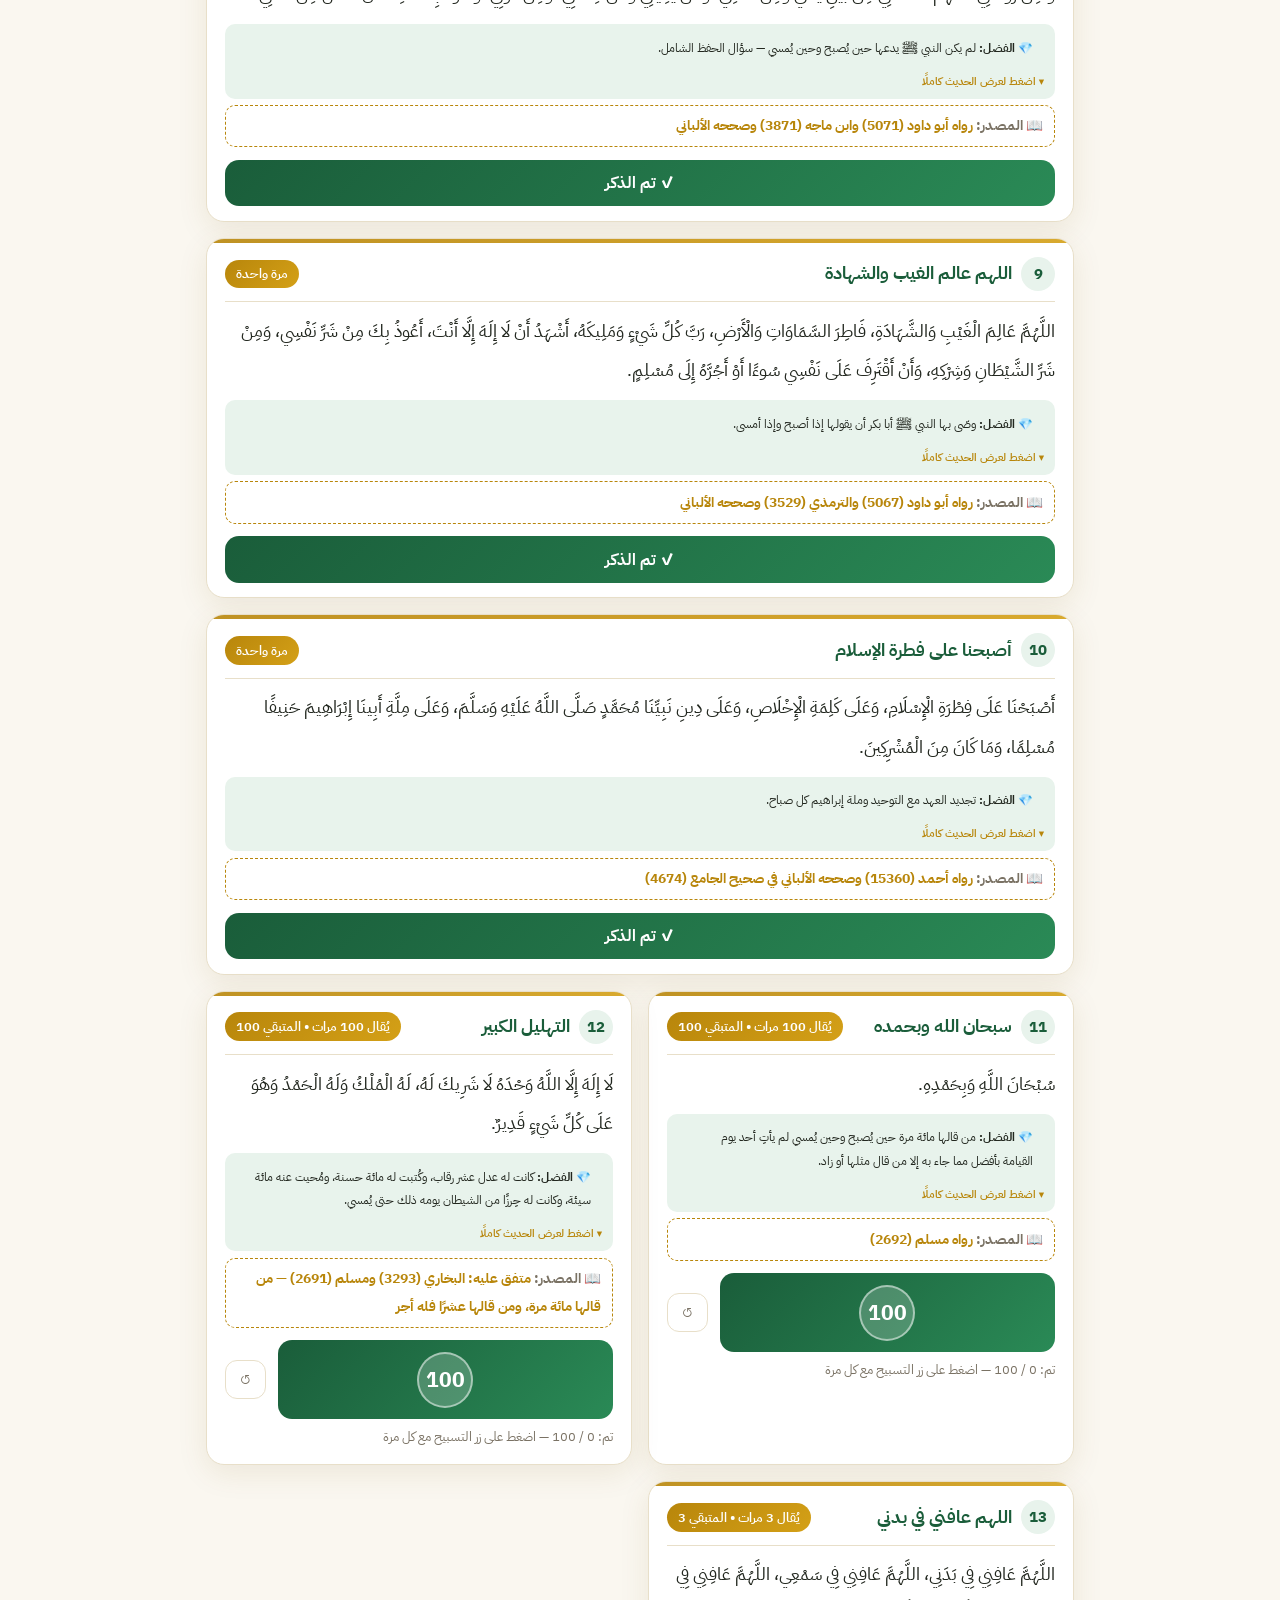
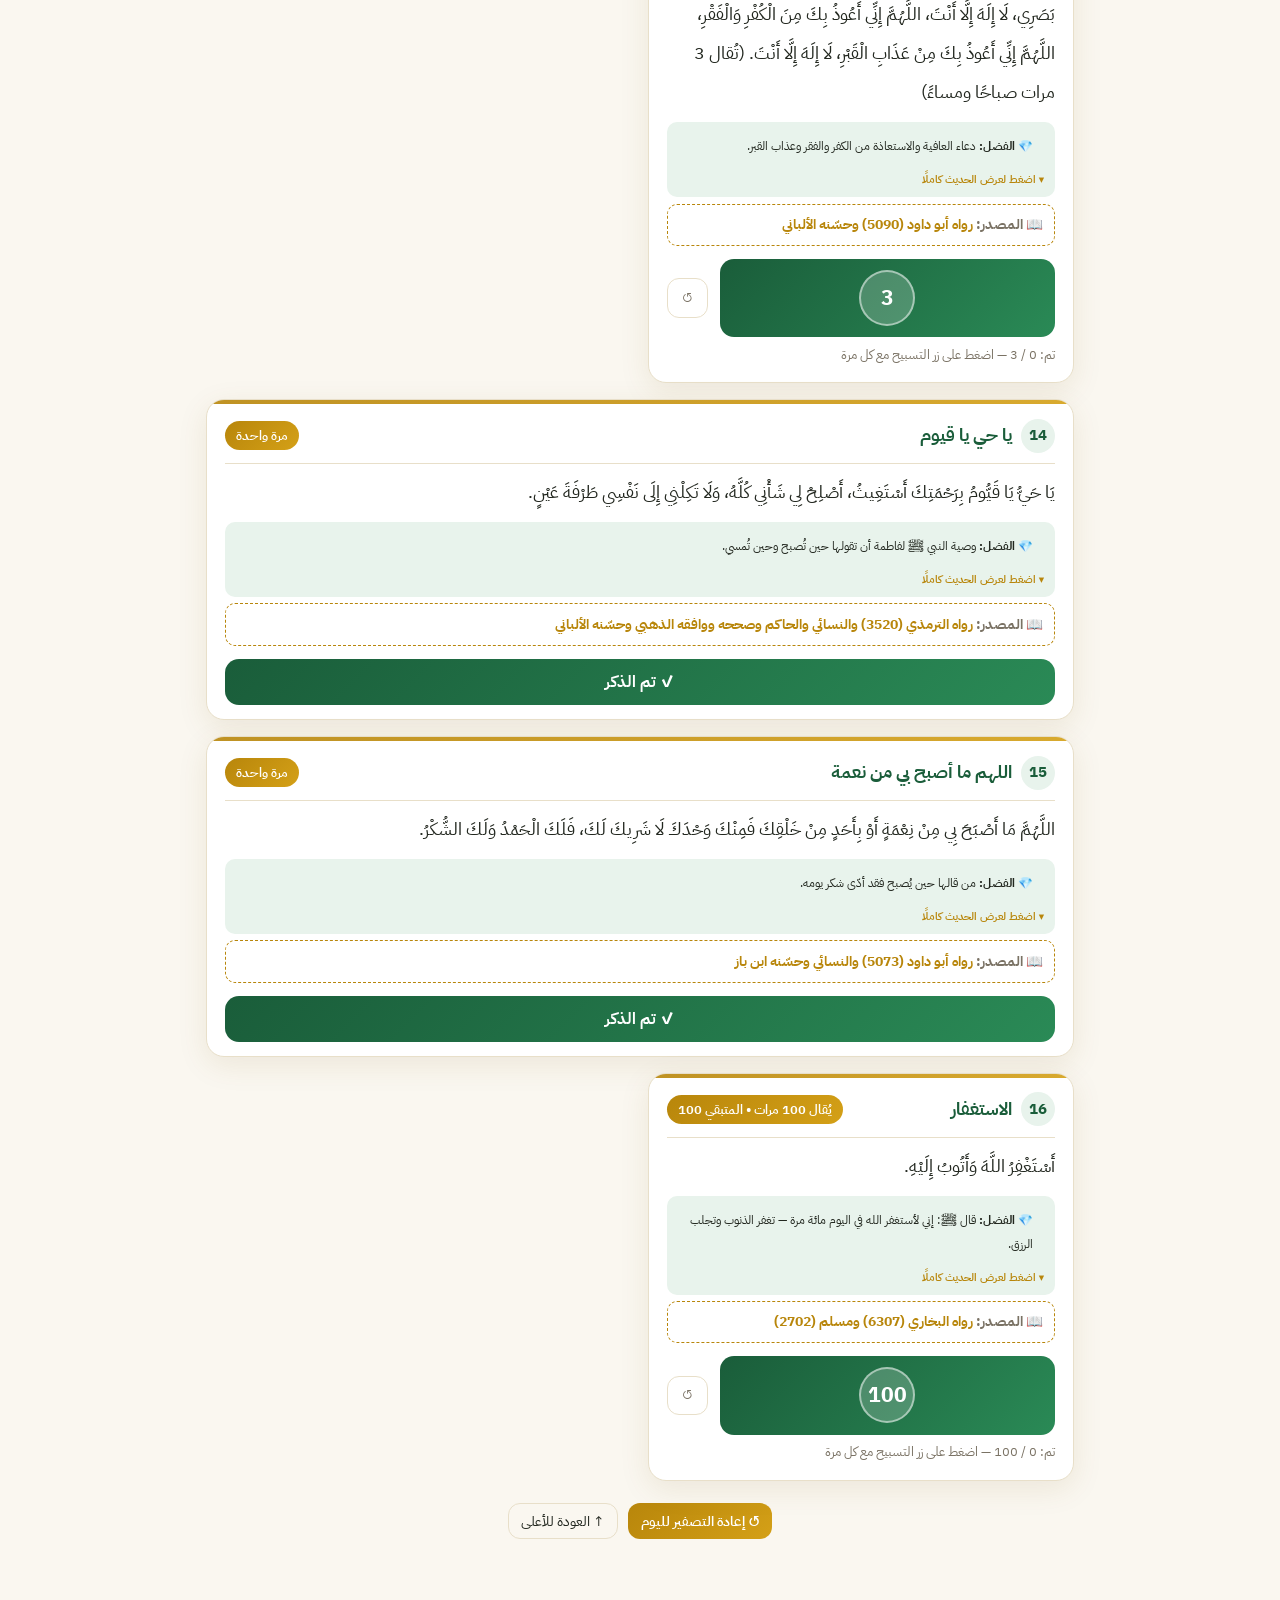
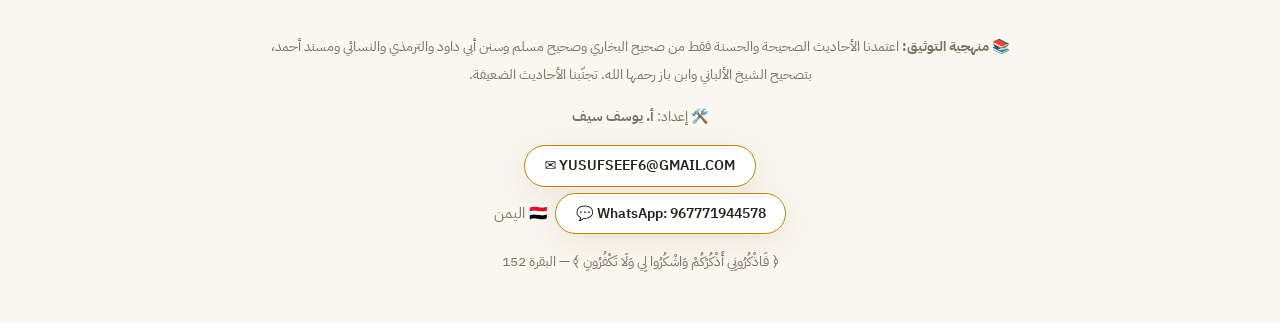
==== commit e8447f07: "إعادة تصميم + PWA + تقسيم التسبيحات + الحديث الكامل" ====
--- a/index.html
+++ b/index.html
@@ -5,6 +5,12 @@
 <meta name="viewport" content="width=device-width, initial-scale=1.0">
 <title>أذكاري اليومية المُحصِّنة | درع حصين، ليوم متين</title>
 <meta name="description" content="أذكاري اليومية المحصنة: أذكار الصباح والمساء والنوم والاستيقاظ وما بعد الصلاة بأحاديث صحيحة ومصادرها، مع مسبحة إلكترونية بالصوت والاهتزاز">
+<link rel="manifest" href="manifest.webmanifest">
+<meta name="theme-color" content="#1a5d3a">
+<meta name="mobile-web-app-capable" content="yes">
+<meta name="apple-mobile-web-app-capable" content="yes">
+<meta name="apple-mobile-web-app-status-bar-style" content="black-translucent">
+<link rel="apple-touch-icon" href="icon-192.png">
 <link rel="preconnect" href="https://fonts.googleapis.com">
 <link rel="preconnect" href="https://fonts.gstatic.com" crossorigin>
 <!-- خط ثمانية الرسمي: IBM Plex Sans Arabic + خط أميري للنصوص القرآنية -->
@@ -78,6 +84,8 @@
 header h1 span{color:#f0c94a}
 header p{color:#d9e8dd;max-width:640px;margin:.4rem auto 1rem;font-size:calc(.98rem * var(--font-scale))}
 .hijri{color:#f0c94a;font-size:.9em}
+.slogan{display:inline-block;margin:.4rem 0 .2rem;padding:.3rem 1.6rem;border:1px solid #d4a017;border-radius:99px;background:rgba(212,160,23,.18);color:#f5d97a;font-weight:700;font-size:calc(1.08rem * var(--font-scale))}
+.desc{color:#d9e8dd;max-width:640px;margin:.5rem auto 1rem;font-size:calc(.92rem * var(--font-scale));line-height:2}
 /* toolbar */
 .toolbar{
   position:relative;max-width:900px;margin:1.2rem auto 0;
@@ -85,10 +93,10 @@
   border:1px solid var(--border);
   border-radius:18px 18px 0 0;
   padding:.7rem .9rem;
-  display:flex;flex-wrap:wrap;gap:.6rem;align-items:center;justify-content:space-between;
+  display:flex;flex-direction:column;gap:.7rem;align-items:stretch;
   box-shadow:var(--shadow);
 }
-.controls{display:flex;gap:.4rem;align-items:center;flex-wrap:wrap}
+.controls{display:flex;gap:.4rem;align-items:center;flex-wrap:wrap;justify-content:center}
 .btn{
   font-family:inherit;cursor:pointer;border:1px solid var(--border);
   background:var(--bg);color:var(--text);
@@ -98,7 +106,7 @@
 .btn:hover{border-color:var(--gold);transform:translateY(-1px)}
 .btn.active{background:var(--green);color:#fff;border-color:var(--green)}
 .btn.gold{background:linear-gradient(135deg,#b8860b,#d4a017);color:#fff;border:none;font-weight:600}
-.tabs{display:flex;gap:.5rem;background:var(--bg2);padding:.3rem;border-radius:14px;flex-wrap:wrap}
+.tabs{display:flex;gap:.5rem;background:var(--bg2);padding:.3rem;border-radius:14px;flex-wrap:wrap;justify-content:center}
 .tab{
   font-family:inherit;border:none;cursor:pointer;padding:.45rem 1.4rem;border-radius:10px;
   background:transparent;color:var(--muted);font-weight:600;font-size:.95em;transition:.2s;
@@ -126,7 +134,9 @@
 .card::after{content:"";position:absolute;top:0;right:0;left:0;height:4px;background:linear-gradient(90deg,var(--gold),var(--gold2));opacity:.9}
 .card.done{opacity:.75}
 .card.done::after{background:var(--green)}
-.card-top{display:flex;align-items:center;gap:.5rem;margin-bottom:.5rem}
+.card-top{display:flex;align-items:center;gap:.6rem;margin-bottom:.6rem;border-bottom:1px solid var(--border);padding-bottom:.6rem}
+.dhikr-title{font-weight:700;font-size:calc(1.1rem * var(--font-scale));color:var(--green)}
+[data-theme="dark"] .dhikr-title{color:var(--gold2)}
 .num{
   width:34px;height:34px;border-radius:50%;flex-shrink:0;
   background:var(--green2);color:var(--green);font-weight:700;
@@ -138,7 +148,12 @@
 .dhikr-text{font-size:calc(1.12rem * var(--font-scale));line-height:2.2;margin:.4rem 0 .6rem}
 .meta{display:grid;gap:.4rem;margin:.5rem 0}
 .meta div{font-size:.86em;border-radius:10px;padding:.4rem .7rem}
-.virtue{background:var(--green2)}
+.virtue{background:var(--green2);cursor:pointer}
+.fulltext{display:none;margin-top:.45rem;background:rgba(255,255,255,.6);border:1px solid var(--border);border-radius:10px;padding:.45rem .7rem;line-height:2.1}
+[data-theme="dark"] .fulltext{background:rgba(0,0,0,.25)}
+.virtue.open .fulltext{display:block}
+.more-hint{display:block;font-size:.78em;color:var(--gold);margin-top:.25rem;font-weight:600}
+.virtue.open .more-hint{display:none}
 .source{background:transparent;border:1px dashed var(--gold);color:var(--muted)}
 .source strong{color:var(--gold)}
 .counter-row{display:flex;align-items:center;gap:.7rem;margin-top:.8rem;flex-wrap:wrap}
@@ -163,6 +178,10 @@
 [data-theme="dark"] .done-label{color:var(--gold2)}
 footer{text-align:center;padding:2rem 1rem;color:var(--muted);font-size:.88em;max-width:800px;margin:0 auto}
 footer a{color:var(--gold)}
+.contact-row{display:flex;gap:.5rem;justify-content:center;align-items:center;flex-wrap:wrap;margin:.4rem 0}
+.contact-btn{display:inline-block;border:1px solid var(--gold);border-radius:99px;padding:.35rem 1.2rem;text-decoration:none;color:var(--text);background:var(--card);font-weight:600;box-shadow:var(--shadow)}
+.contact-btn:hover{background:var(--green2);transform:translateY(-1px)}
+.flag{font-size:1.05em}
 .streak{margin-top:.6rem;font-size:.88em;color:var(--muted);display:flex;gap:.35rem;align-items:center;flex-wrap:wrap}
 .day-dot{width:28px;height:28px;border-radius:50%;display:inline-flex;align-items:center;justify-content:center;font-size:.72em;border:1px solid var(--border);background:var(--bg2)}
 .day-dot.on{background:var(--green);color:#fff;border-color:var(--green);font-weight:700}
@@ -180,7 +199,8 @@
   <div class="header-inner">
     <div class="badge">✦ حصن المسلم اليومي ✦</div>
     <h1>أذكاري اليومية <span>المُحصِّنة</span></h1>
-    <p>درع حصين، ليوم متين — أذكار الصباح والمساء والنوم والاستيقاظ وما بعد الصلاة من الأحاديث الصحيحة والحسنة مع المصدر والفضل لكل ذكر. اضغط الرقم في المسبحة مع كل مرة حتى تُتمّ العدد</p>
+    <div class="slogan">🛡️ درع حصين، ليوم متين</div>
+    <p class="desc">أذكار الصباح والمساء والنوم والاستيقاظ وما بعد الصلاة من الأحاديث الصحيحة والحسنة — اضغط الرقم في المسبحة مع كل مرة حتى تُتمّ العدد</p>
     <div class="hijri" id="hijri"></div>
     <div class="toolbar">
       <div class="tabs">
@@ -220,7 +240,8 @@
 <footer>
   <p>📚 <b>منهجية التوثيق:</b> اعتمدنا الأحاديث الصحيحة والحسنة فقط من صحيح البخاري وصحيح مسلم وسنن أبي داود والترمذي والنسائي ومسند أحمد، بتصحيح الشيخ الألباني وابن باز رحمها الله. تجنّبنا الأحاديث الضعيفة.</p>
   <p>🛠️ إعداد: <b>أ. يوسف سيف</b></p>
-  <p>للتواصل: <a href="mailto:YUSUFSEEF6@GMAIL.COM" style="direction:ltr;unicode-bidi:embed">✉️ YUSUFSEEF6@GMAIL.COM</a> &nbsp;•&nbsp; <a href="https://wa.me/967771944578" style="direction:ltr;unicode-bidi:embed">💬 WhatsApp: 967771944578</a> 🇾🇪</p>
+  <div class="contact-row"><a class="contact-btn" href="mailto:YUSUFSEEF6@GMAIL.COM" style="direction:ltr;unicode-bidi:embed">✉️ YUSUFSEEF6@GMAIL.COM</a></div>
+  <div class="contact-row"><a class="contact-btn" href="https://wa.me/967771944578" style="direction:ltr;unicode-bidi:embed">💬 WhatsApp: 967771944578</a><span class="flag">🇾🇪 اليمن</span></div>
   <p>﴿ فَاذْكُرُونِي أَذْكُرْكُمْ وَاشْكُرُوا لِي وَلَا تَكْفُرُونِ ﴾ — البقرة 152</p>
 </footer>
 
@@ -230,6 +251,70 @@
 const SLEEP_INFO = "😴 وقت أذكار النوم: حين تأوي إلى فراشك، واجعل دعاء «اللهم أسلمت نفسي إليك» آخر ما تقول.";
 const WAKEUP_INFO = "🌤️ أذكار الاستيقاظ: تقال عند القيام من النوم — ابدأ بالحمدلة، ثم اذكر الله وتوضأ وصلِّ.";
 const PRAYER_INFO = "🕌 أذكار بعد الصلاة: تقال دبر كل صلاة مكتوبة — ابدأ بالاستغفار ثلاثًا ثم التهليل والتسبيح.";
+
+const FULL = {
+m1:"عن أبيّ بن كعب رضي الله عنه أنه كان له جرن من تمر فكان ينقص، فحرسه ذات ليلة فإذا هو بدابة شبه الغلام المرد، فسلم عليه فرد السلام، فقال: من أنت أجن أم إنس؟ قال: جن. قال: ناولني يدك، فناوله فإذا يده يد كلب وشعره شعر كلب، قال: هذا خلق الجن؟! قال: قد علمت الجن أن ما فيهم رجل أشد مني. قال: فما جاء بك؟ قال: بلغنا أنك تحب الصدقة فجئنا نصيب من طعامك. قال: فما ينجينا منكم؟ قال: هذه الآية التي في سورة البقرة (الله لا إله إلا هو الحي القيوم)، من قالها حين يمسي أجير منا حتى يصبح، ومن قالها حين يصبح أجير منا حتى يمسي. فلما أصبح أتى رسول الله ﷺ فذكر ذلك له فقال: صدق الخبيث.",
+m2:"قال عبد الله بن خبيب رضي الله عنه: خرجنا في ليلة مطيرة وظلمة شديدة نطلب رسول الله ﷺ يصلي لنا، قال: فأدركته فقال: قل، فلم أقل شيئًا، ثم قال: قل، فلم أقل شيئًا، ثم قال: قل، فقلت: ما أقول؟ قال: قل هو الله أحد والمعوذتين حين تمسي وحين تصبح ثلاث مرات تكفيك من كل شيء.",
+m3:"عن عبد الله بن مسعود رضي الله عنه قال: كان نبي الله ﷺ إذا أمسى قال: أمسينا وأمسى الملك لله، والحمد لله، لا إله إلا الله وحده لا شريك له، له الملك وله الحمد وهو على كل شيء قدير، رب أسألك خير ما في هذه الليلة وخير ما بعدها، وأعوذ بك من شر ما في هذه الليلة وشر ما بعدها، رب أعوذ بك من الكسل وسوء الكبر، رب أعوذ بك من عذاب في النار وعذاب في القبر. وإذا أصبح قال ذلك أيضًا: أصبحنا وأصبح الملك لله.",
+m4:"عن أبي هريرة رضي الله عنه قال: كان رسول الله ﷺ يعلم أصحابه يقول: إذا أصبح أحدكم فليقل: اللهم بك أصبحنا وبك أمسينا وبك نحيا وبك نموت وإليك المصير، وإذا أمسى فليقل: اللهم بك أمسينا وبك أصبحنا وبك نحيا وبك نموت وإليك النشور.",
+m5:"قال رسول الله ﷺ: سيد الاستغفار أن تقول: اللهم أنت ربي لا إله إلا أنت، خلقتني وأنا عبدك، وأنا على عهدك ووعدك ما استطعت، أعوذ بك من شر ما صنعت، أبوء لك بنعمتك علي وأبوء بذنبي فاغفر لي، فإنه لا يغفر الذنوب إلا أنت. قال: ومن قالها من النهار موقنًا بها فمات من يومه قبل أن يمسي فهو من أهل الجنة، ومن قالها من الليل وهو موقن بها فمات قبل أن يصبح فهو من أهل الجنة.",
+m6:"قال رسول الله ﷺ: من قال حين يصبح وحين يمسي: رضيت بالله ربًا وبالإسلام دينًا وبمحمد رسولًا، إلا كان حقًا على الله أن يرضيه يوم القيامة.",
+m7:"قال رسول الله ﷺ: من قال: بسم الله الذي لا يضر مع اسمه شيء في الأرض ولا في السماء وهو السميع العليم، ثلاث مرات، لم تصبه فجأة بلاء حتى يصبح، ومن قالها حين يصبح ثلاث مرات لم تصبه فجأة بلاء حتى يمسي.",
+m8:"قال عبد الله بن عمر رضي الله عنهما: لم يكن رسول الله ﷺ يدع هؤلاء الدعوات حين يمسي وحين يصبح: اللهم إني أسألك العافية في الدنيا والآخرة، اللهم إني أسألك العفو والعافية في ديني ودنياي وأهلي ومالي، اللهم استر عوراتي وآمن روعاتي، اللهم احفظني من بين يدي ومن خلفي وعن يميني وعن شمالي ومن فوقي، وأعوذ بعظمتك أن أغتال من تحتي.",
+m9:"قال أبو بكر الصديق رضي الله عنه: يا رسول الله مرني بكلمات أقولهن إذا أصبحت وإذا أمسيت، قال: قل: اللهم فاطر السماوات والأرض عالم الغيب والشهادة رب كل شيء ومليكه، أشهد أن لا إله إلا أنت، أعوذ بك من شر نفسي وشر الشيطان وشركه. قال: قلها إذا أصبحت وإذا أمسيت وإذا أخذت مضجعك.",
+m10:"عن أبي سعيد الخدري رضي الله عنه قال: كان رسول الله ﷺ يعلمنا إذا أصبحنا أن نقول: أصبحنا على فطرة الإسلام وكلمة الإخلاص ودين نبينا محمد ﷺ وملة أبينا إبراهيم حنيفًا مسلمًا وما كان من المشركين، وإذا أمسينا مثل ذلك.",
+m11:"قال رسول الله ﷺ: من قال حين يصبح وحين يمسي: سبحان الله وبحمده مائة مرة، لم يأت أحد يوم القيامة بأفضل مما جاء به إلا أحد قال مثل ما قال أو زاد عليه.",
+m12:"قال رسول الله ﷺ: من قال: لا إله إلا الله وحده لا شريك له، له الملك وله الحمد وهو على كل شيء قدير، في يوم مائة مرة، كانت له عدل عشر رقاب، وكتبت له مائة حسنة، ومحيت عنه مائة سيئة، وكانت له حرزًا من الشيطان يومه ذلك حتى يمسي، ولم يأت أحد بأفضل مما جاء به إلا أحد عمل أكثر من ذلك.",
+m13:"عن أبي بكرة رضي الله عنه أنه قال لابنه: يا بني إني سمعت رسول الله ﷺ يدعو بهن فأنا أحب أن أستن بسنته: اللهم عافني في بدني، اللهم عافني في سمعي، اللهم عافني في بصري، لا إله إلا أنت، اللهم إني أعوذ بك من الكفر والفقر، اللهم إني أعوذ بك من عذاب القبر، لا إله إلا أنت. تقولها حين تصبح ثلاثًا وحين تمسي ثلاثًا.",
+m14:"قال رسول الله ﷺ لفاطمة رضي الله عنها: ما يمنعك أن تسمعي ما أوصيك به؟ أن تقولي إذا أصبحت وإذا أمسيت: يا حي يا قيوم برحمتك أستغيث، أصلح لي شأني كله، ولا تكلني إلى نفسي طرفة عين.",
+m15:"قال رسول الله ﷺ: من قال حين يصبح: اللهم ما أصبح بي من نعمة أو بأحد من خلقك فمنك وحدك لا شريك لك، فلك الحمد ولك الشكر، فقد أدى شكر يومه، ومن قال مثل ذلك حين يمسي فقد أدى شكر ليلته.",
+m16:"قال رسول الله ﷺ: يا أيها الناس توبوا إلى الله، فإني أتوب في اليوم إليه مائة مرة.",
+e1:"عن أبيّ بن كعب رضي الله عنه في قصته مع الجني الذي كان يأخذ من تمر الصدقة، قال له الجني: هذه الآية التي في سورة البقرة (الله لا إله إلا هو الحي القيوم)، من قالها حين يمسي أجير منا حتى يصبح، ومن قالها حين يصبح أجير منا حتى يمسي. فلما أصبح أتى رسول الله ﷺ فذكر ذلك له فقال: صدق الخبيث.",
+e2:"قال عبد الله بن خبيب رضي الله عنه: قال لي رسول الله ﷺ: قل هو الله أحد والمعوذتين حين تمسي وحين تصبح ثلاث مرات تكفيك من كل شيء.",
+e3:"كان نبي الله ﷺ إذا أمسى قال: أمسينا وأمسى الملك لله، والحمد لله، لا إله إلا الله وحده لا شريك له، له الملك وله الحمد وهو على كل شيء قدير، رب أسألك خير ما في هذه الليلة وخير ما بعدها، وأعوذ بك من شر ما في هذه الليلة وشر ما بعدها، رب أعوذ بك من الكسل وسوء الكبر، رب أعوذ بك من عذاب في النار وعذاب في القبر.",
+e4:"كان رسول الله ﷺ يعلم أصحابه يقول: وإذا أمسى أحدكم فليقل: اللهم بك أمسينا وبك أصبحنا وبك نحيا وبك نموت وإليك المصير.",
+e5:"قال رسول الله ﷺ: سيد الاستغفار أن تقول: اللهم أنت ربي لا إله إلا أنت... ومن قالها من الليل وهو موقن بها فمات قبل أن يصبح فهو من أهل الجنة.",
+e6:"قال رسول الله ﷺ: من قال حين يصبح وحين يمسي: رضيت بالله ربًا وبالإسلام دينًا وبمحمد رسولًا، إلا كان حقًا على الله أن يرضيه يوم القيامة.",
+e7:"قال رسول الله ﷺ: من قال حين يمسي ثلاث مرات: بسم الله الذي لا يضر مع اسمه شيء في الأرض ولا في السماء وهو السميع العليم، لم تصبه فجأة بلاء حتى يصبح.",
+e8:"قال رسول الله ﷺ: من قال حين يمسي ثلاث مرات: أعوذ بكلمات الله التامات من شر ما خلق، لم تضره حمة تلك الليلة. قال سهيل (راوي الحديث): فكان أهلنا تعلموها فكانوا يقولونها كل ليلة، فلدغت جارية منهم فلم تجد لها وجعًا.",
+e9:"لم يكن رسول الله ﷺ يدع هؤلاء الدعوات حين يمسي وحين يصبح: اللهم إني أسألك العافية في الدنيا والآخرة، اللهم إني أسألك العفو والعافية في ديني ودنياي وأهلي ومالي، اللهم استر عوراتي وآمن روعاتي، اللهم احفظني من بين يدي ومن خلفي وعن يميني وعن شمالي ومن فوقي، وأعوذ بعظمتك أن أغتال من تحتي.",
+e10:"قال أبو بكر الصديق رضي الله عنه: يا رسول الله مرني بكلمات أقولهن إذا أصبحت وإذا أمسيت، قال: قل: اللهم فاطر السماوات والأرض عالم الغيب والشهادة رب كل شيء ومليكه، أشهد أن لا إله إلا أنت، أعوذ بك من شر نفسي وشر الشيطان وشركه. قال: قلها إذا أصبحت وإذا أمسيت وإذا أخذت مضجعك.",
+e11:"كان رسول الله ﷺ يعلمنا إذا أمسينا أن نقول: أمسينا على فطرة الإسلام وكلمة الإخلاص ودين نبينا محمد ﷺ وملة أبينا إبراهيم حنيفًا مسلمًا وما كان من المشركين.",
+e12:"قال رسول الله ﷺ: من قال: سبحان الله وبحمده في يوم مائة مرة حطت خطاياه وإن كانت مثل زبد البحر.",
+e13:"قال رسول الله ﷺ: من قال: لا إله إلا الله وحده لا شريك له، له الملك وله الحمد وهو على كل شيء قدير، في يوم مائة مرة، كانت له عدل عشر رقاب، وكتبت له مائة حسنة، ومحيت عنه مائة سيئة، وكانت له حرزًا من الشيطان يومه ذلك حتى يمسي.",
+e14:"سمعت رسول الله ﷺ يدعو بهن: اللهم عافني في بدني، اللهم عافني في سمعي، اللهم عافني في بصري، لا إله إلا أنت، اللهم إني أعوذ بك من الكفر والفقر، اللهم إني أعوذ بك من عذاب القبر، لا إله إلا أنت. تقولها حين تصبح ثلاثًا وحين تمسي ثلاثًا.",
+e15:"قال رسول الله ﷺ لفاطمة رضي الله عنها: أن تقولي إذا أصبحت وإذا أمسيت: يا حي يا قيوم برحمتك أستغيث، أصلح لي شأني كله، ولا تكلني إلى نفسي طرفة عين.",
+e16:"قال رسول الله ﷺ: ومن قال حين يمسي: اللهم ما أمسى بي من نعمة أو بأحد من خلقك فمنك وحدك لا شريك لك، فلك الحمد ولك الشكر، فقد أدى شكر ليلته.",
+e17:"قال رسول الله ﷺ: إنه ليغان على قلبي وإني لأستغفر الله في اليوم مائة مرة.",
+s1:"عن أبي هريرة رضي الله عنه قال: وكلني رسول الله ﷺ بحفظ زكاة رمضان، فأتاني آت فجعل يحثو من الطعام فأخذته وقلت: والله لأرفعنك إلى رسول الله ﷺ... فقال: إذا أويت إلى فراشك فاقرأ آية الكرسي (الله لا إله إلا هو الحي القيوم) حتى تختم الآية، فإنك لن يزال عليك من الله حافظ ولا يقربك شيطان حتى تصبح. فقال النبي ﷺ: أما إنه قد صدقك وهو كذوب، تعلم من تخاطب منذ ثلاث ليال يا أبا هريرة؟ قال: لا. قال: ذاك شيطان.",
+s2:"قال رسول الله ﷺ: الآيتان من آخر سورة البقرة من قرأهما في ليلة كفتاه.",
+s3:"قالت عائشة رضي الله عنها: كان رسول الله ﷺ إذا أوى إلى فراشه كل ليلة جمع كفيه ثم نفث فيهما فقرأ فيهما: قل هو الله أحد وقل أعوذ برب الفلق وقل أعوذ برب الناس، ثم يمسح بهما ما استطاع من جسده، يبدأ بهما على رأسه ووجهه وما أقبل من جسده، يفعل ذلك ثلاث مرات.",
+s4:"كان النبي ﷺ إذا أراد أن ينام قال: باسمك اللهم أموت وأحيا، وإذا استيقظ من منامه قال: الحمد لله الذي أحيانا بعد ما أماتنا وإليه النشور.",
+s5:"قال رسول الله ﷺ: إذا أوى أحدكم إلى فراشه فلينفض فراشه بداخلة إزاره فإنه لا يدري ما خلفه عليه، ثم ليضطجع على شقه الأيمن ثم ليقل: باسمك ربي وضعت جنبي وبك أرفعه، إن أمسكت نفسي فارحمها وإن أرسلتها فاحفظها بما تحفظ به عبادك الصالحين.",
+s6:"عن عبد الله بن مسعود رضي الله عنه قال: كان رسول الله ﷺ إذا أخذ مضجعه وضع يده اليمنى تحت خده الأيمن ثم قال: اللهم قني عذابك يوم تبعث عبادك.",
+s7:"قال أنس بن مالك رضي الله عنه: كان رسول الله ﷺ إذا أوى إلى فراشه قال: الحمد لله الذي أطعمنا وسقانا وكفانا وآوانا، فكم ممن لا كافي له ولا مؤوي.",
+s8:"قال رسول الله ﷺ: إذا أتيت مضجعك فتوضأ وضوءك للصلاة ثم اضطجع على شقك الأيمن ثم قل: اللهم أسلمت وجهي إليك وفوضت أمري إليك وألجأت ظهري إليك رغبة ورهبة إليك، لا ملجأ ولا منجا منك إلا إليك، اللهم آمنت بكتابك الذي أنزلت وبنبيك الذي أرسلت، فإن مت من ليلتك فأنت على الفطرة، واجعلهن آخر ما تتكلم به.",
+s9a:"قال علي بن أبي طالب رضي الله عنه: ...فقال لهما رسول الله ﷺ: ألا أدلكما على خير مما سألتما؟ إذا أخذتما مضاجعكما أو أويتما إلى فراشكما فسبحا ثلاثًا وثلاثين واحمدا ثلاثًا وثلاثين وكبرا أربعًا وثلاثين، فهو خير لكما من خادم.",
+s9b:"قال رسول الله ﷺ لعلي وفاطمة رضي الله عنهما: إذا أخذتما مضاجعكما فسبحا ثلاثًا وثلاثين واحمدا ثلاثًا وثلاثين وكبرا أربعًا وثلاثين، فهو خير لكما من خادم.",
+s9c:"قال رسول الله ﷺ: إذا أخذتما مضاجعكما فسبحا ثلاثًا وثلاثين واحمدا ثلاثًا وثلاثين وكبرا أربعًا وثلاثين، فهو خير لكما من خادم. فتمام المائة بالتكبير أربعًا وثلاثين.",
+s10:"عن سهيل قال: كان أبو صالح يأمرنا إذا أراد أحدنا أن ينام أن يضطجع على شقه الأيمن ثم يقول: اللهم رب السماوات ورب الأرض ورب العرش العظيم، ربنا ورب كل شيء، فالق الحب والنوى، ومنزل التوراة والإنجيل والفرقان، أعوذ بك من شر كل شيء أنت آخذ بناصيته، اللهم أنت الأول فليس قبلك شيء، وأنت الآخر فليس بعدك شيء، وأنت الظاهر فليس فوقك شيء، وأنت الباطن فليس دونك شيء، اقض عنا الدين وأغننا من الفقر.",
+s11:"قالت عائشة رضي الله عنها: كان النبي ﷺ لا ينام حتى يقرأ: الم تنزيل السجدة وتبارك الذي بيده الملك.",
+w1:"كان النبي ﷺ إذا استيقظ من منامه قال: الحمد لله الذي أحيانا بعد ما أماتنا وإليه النشور.",
+w2:"قال رسول الله ﷺ: إذا استيقظ أحدكم فليقل: الحمد لله الذي عافاني في جسدي ورد علي روحي وأذن لي بذكره.",
+w3:"عن عبد الله بن عباس رضي الله عنهما قال: بت عند خالتي ميمونة رضي الله عنها، فقام النبي ﷺ من الليل فجلس يمسح النوم عن وجهه بيده ثم قرأ العشر الآيات الخواتم من سورة آل عمران، ثم قام إلى شن معلقة فتوضأ منها فأحسن وضوءه ثم قام يصلي.",
+w4:"قالت عائشة رضي الله عنها: كان رسول الله ﷺ إذا تضور من الليل قال: لا إله إلا الله الواحد القهار رب السماوات والأرض وما بينهما العزيز الغفار.",
+w5:"قال رسول الله ﷺ: يعقد الشيطان على قافية رأس أحدكم إذا هو نام ثلاث عقد، يضرب كل عقدة: عليك ليل طويل فارقد، فإن استيقظ فذكر الله انحلت عقدة، فإن توضأ انحلت عقدة، فإن صلى انحلت عقدة، فأصبح نشيطًا طيب النفس، وإلا أصبح خبيث النفس كسلان.",
+p1:"قال ثوبان رضي الله عنه: كان رسول الله ﷺ إذا انصرف من صلاته استغفر ثلاثًا وقال: اللهم أنت السلام ومنك السلام تباركت ذا الجلال والإكرام.",
+p2:"كان رسول الله ﷺ يقول في دبر كل صلاة إذا سلم: لا إله إلا الله وحده لا شريك له، له الملك وله الحمد وهو على كل شيء قدير، اللهم لا مانع لما أعطيت ولا معطي لما منعت ولا ينفع ذا الجد منك الجد.",
+p3:"كان عبد الله بن الزبير رضي الله عنهما يقول في دبر كل صلاة حين يسلم: لا إله إلا الله وحده لا شريك له، له الملك وله الحمد وهو على كل شيء قدير، لا حول ولا قوة إلا بالله، لا إله إلا الله ولا نعبد إلا إياه، له النعمة وله الفضل وله الثناء الحسن، لا إله إلا الله مخلصين له الدين ولو كره الكافرون. وقال: كان رسول الله ﷺ يهلل بهن دبر كل صلاة.",
+p4:"قال معاذ بن جبل رضي الله عنه: أخذ بيدي رسول الله ﷺ فقال: إني لأحبك يا معاذ، فقلت: وأنا أحبك يا رسول الله، فقال: فلا تدع أن تقول في دبر كل صلاة: رب أعني على ذكرك وشكرك وحسن عبادتك.",
+p5:"قال رسول الله ﷺ: من قرأ آية الكرسي في دبر كل صلاة مكتوبة لم يمنعه من دخول الجنة إلا أن يموت.",
+p6a:"قال رسول الله ﷺ: من سبح الله في دبر كل صلاة ثلاثًا وثلاثين، وحمد الله ثلاثًا وثلاثين، وكبر الله ثلاثًا وثلاثين، فتلك تسعة وتسعون، وقال تمام المائة: لا إله إلا الله وحده لا شريك له، له الملك وله الحمد وهو على كل شيء قدير، غفرت خطاياه وإن كانت مثل زبد البحر.",
+p6b:"قال رسول الله ﷺ: من سبح الله في دبر كل صلاة ثلاثًا وثلاثين، وحمد الله ثلاثًا وثلاثين، وكبر الله ثلاثًا وثلاثين، فتلك تسعة وتسعون، وقال تمام المائة: لا إله إلا الله وحده لا شريك له، له الملك وله الحمد وهو على كل شيء قدير، غفرت خطاياه وإن كانت مثل زبد البحر.",
+p6c:"قال رسول الله ﷺ: من سبح الله في دبر كل صلاة ثلاثًا وثلاثين، وحمد الله ثلاثًا وثلاثين، وكبر الله ثلاثًا وثلاثين، فتلك تسعة وتسعون، وقال تمام المائة: لا إله إلا الله وحده لا شريك له، له الملك وله الحمد وهو على كل شيء قدير، غفرت خطاياه وإن كانت مثل زبد البحر.",
+p6d:"قال رسول الله ﷺ: ...وقال تمام المائة: لا إله إلا الله وحده لا شريك له، له الملك وله الحمد وهو على كل شيء قدير، غفرت خطاياه وإن كانت مثل زبد البحر.",
+p7:"قال عقبة بن عامر رضي الله عنه: أمرني رسول الله ﷺ أن أقرأ بالمعوذات دبر كل صلاة."
+};
 
 const MORNING = [
 {id:"m1",count:1,quran:true,title:"آية الكرسي",
@@ -402,9 +487,17 @@
 text:"اللَّهُمَّ أَسْلَمْتُ نَفْسِي إِلَيْكَ، وَفَوَّضْتُ أَمْرِي إِلَيْكَ، وَأَلْجَأْتُ ظَهْرِي إِلَيْكَ، رَغْبَةً وَرَهْبَةً إِلَيْكَ، لَا مَلْجَأَ وَلَا مَنْجَا مِنْكَ إِلَّا إِلَيْكَ، آمَنْتُ بِكِتَابِكَ الَّذِي أَنْزَلْتَ، وَبِنَبِيِّكَ الَّذِي أَرْسَلْتَ. (واجعلهن آخر ما تقول)",
 virtue:"من قالهن حين يأوي إلى فراشه ثم مات من ليلته مات على الفطرة.",
 source:"متفق عليه: البخاري (6311) ومسلم (2710)"},
-{id:"s9",count:100,title:"تسبيح فاطمة (100)",
-text:"سُبْحَانَ اللَّهِ (33 مرة) + الْحَمْدُ لِلَّهِ (33 مرة) + اللَّهُ أَكْبَرُ (34 مرة) = 100.",
-virtue:"قال ﷺ لعلي وفاطمة رضي الله عنهما: هو خير لكما من خادم.",
+{id:"s9a",count:33,title:"سبحان الله عند النوم (33)",
+text:"سُبْحَانَ اللَّهِ. (33 مرة)",
+virtue:"الخطوة الأولى من وصية النبي ﷺ لعلي وفاطمة: خير لكما من خادم.",
+source:"متفق عليه: البخاري (5361) ومسلم (2727)"},
+{id:"s9b",count:33,title:"الحمد لله عند النوم (33)",
+text:"الْحَمْدُ لِلَّهِ. (33 مرة)",
+virtue:"الخطوة الثانية من الوصية النبوية قبل النوم.",
+source:"متفق عليه: البخاري (5361) ومسلم (2727)"},
+{id:"s9c",count:34,title:"الله أكبر عند النوم (34)",
+text:"اللَّهُ أَكْبَرُ. (34 مرة)",
+virtue:"تمام المائة — به تتم الوصية ويُختم بها اليوم.",
 source:"متفق عليه: البخاري (5361) ومسلم (2727)"},
 {id:"s10",count:1,title:"اللهم رب السماوات (قضاء الدين)",
 text:"اللَّهُمَّ رَبَّ السَّمَاوَاتِ السَّبْعِ وَرَبَّ الْعَرْشِ الْعَظِيمِ، رَبَّنَا وَرَبَّ كُلِّ شَيْءٍ، فَالِقَ الْحَبِّ وَالنَّوَى، وَمُنْزِلَ التَّوْرَاةِ وَالْإِنْجِيلِ وَالْفُرْقَانِ، أَعُوذُ بِكَ مِنْ شَرِّ كُلِّ شَيْءٍ أَنْتَ آخِذٌ بِنَاصِيَتِهِ، اللَّهُمَّ أَنْتَ الْأَوَّلُ فَلَيْسَ قَبْلَكَ شَيْءٌ، وَأَنْتَ الْآخِرُ فَلَيْسَ بَعْدَكَ شَيْءٌ، وَأَنْتَ الظَّاهِرُ فَلَيْسَ فَوْقَكَ شَيْءٌ، وَأَنْتَ الْبَاطِنُ فَلَيْسَ دُونَكَ شَيْءٌ، اقْضِ عَنَّا الدَّيْنَ وَأَغْنِنَا مِنَ الْفَقْرِ.",
@@ -460,9 +553,21 @@
 text:"اللَّهُ لَا إِلَٰهَ إِلَّا هُوَ الْحَيُّ الْقَيُّومُ، لَا تَأْخُذُهُ سِنَةٌ وَلَا نَوْمٌ، لَهُ مَا فِي السَّمَاوَاتِ وَمَا فِي الْأَرْضِ، مَنْ ذَا الَّذِي يَشْفَعُ عِنْدَهُ إِلَّا بِإِذْنِهِ، يَعْلَمُ مَا بَيْنَ أَيْدِيهِمْ وَمَا خَلْفَهُمْ، وَلَا يُحِيطُونَ بِشَيْءٍ مِنْ عِلْمِهِ إِلَّا بِمَا شَاءَ، وَسِعَ كُرْسِيُّهُ السَّمَاوَاتِ وَالْأَرْضَ، وَلَا يَئُودُهُ حِفْظُهُمَا، وَهُوَ الْعَلِيُّ الْعَظِيمُ.",
 virtue:"من قرأها دبر كل صلاة مكتوبة لم يمنعه من دخول الجنة إلا أن يموت.",
 source:"رواه النسائي في الكبرى وصححه الألباني في صحيح الجامع (6464)"},
-{id:"p6",count:100,title:"التسبيح دبر الصلاة (100)",
-text:"سُبْحَانَ اللَّهِ (33) + الْحَمْدُ لِلَّهِ (33) + اللَّهُ أَكْبَرُ (33) ثم تمام المائة: لَا إِلَهَ إِلَّا اللَّهُ وَحْدَهُ لَا شَرِيكَ لَهُ، لَهُ الْمُلْكُ وَلَهُ الْحَمْدُ وَهُوَ عَلَى كُلِّ شَيْءٍ قَدِيرٌ.",
-virtue:"غُفرت خطاياه وإن كانت مثل زبد البحر.",
+{id:"p6a",count:33,title:"سبحان الله دبر الصلاة (33)",
+text:"سُبْحَانَ اللَّهِ. (33 مرة)",
+virtue:"الخطوة الأولى من التسبيح دبر الصلاة.",
+source:"رواه مسلم (597)"},
+{id:"p6b",count:33,title:"الحمد لله دبر الصلاة (33)",
+text:"الْحَمْدُ لِلَّهِ. (33 مرة)",
+virtue:"الخطوة الثانية من التسبيح دبر الصلاة.",
+source:"رواه مسلم (597)"},
+{id:"p6c",count:33,title:"الله أكبر دبر الصلاة (33)",
+text:"اللَّهُ أَكْبَرُ. (33 مرة)",
+virtue:"الخطوة الثالثة — فتلك تسعة وتسعون.",
+source:"رواه مسلم (597)"},
+{id:"p6d",count:1,title:"تمام المائة دبر الصلاة",
+text:"لَا إِلَهَ إِلَّا اللَّهُ وَحْدَهُ لَا شَرِيكَ لَهُ، لَهُ الْمُلْكُ وَلَهُ الْحَمْدُ وَهُوَ عَلَى كُلِّ شَيْءٍ قَدِيرٌ.",
+virtue:"تمام المائة — غُفرت خطاياه وإن كانت مثل زبد البحر.",
 source:"رواه مسلم (597)"},
 {id:"p7",count:1,title:"المعوذات دبر الصلاة",
 text:"قراءة الإخلاص والمعوذتين دبر كل صلاة (مرة واحدة، وثلاث مرات بعد الفجر والمغرب).",
@@ -545,10 +650,14 @@
       }
     }
     card.innerHTML=`
-      <div class="card-top"><div class="num">${i+1}</div><b>${item.title}</b><span style="flex:1"></span>${badge}</div>
+      <div class="card-top"><div class="num">${i+1}</div><span class="dhikr-title">${item.title}</span><span style="flex:1"></span>${badge}</div>
       <div class="dhikr-text ${item.quran?'quran':''}">${item.text}</div>
       <div class="meta">
-        <div class="virtue">💎 <b>الفضل:</b> ${item.virtue}</div>
+        <div class="virtue" onclick="this.classList.toggle('open')">
+          <div>💎 <b>الفضل:</b> ${item.virtue}</div>
+          <div class="fulltext">📜 <b>الحديث كاملًا:</b> ${FULL[item.id]||item.virtue}</div>
+          <span class="more-hint">▾ اضغط لعرض الحديث كاملًا</span>
+        </div>
         <div class="source">📖 <b>المصدر:</b> <strong>${item.source}</strong></div>
       </div>
       ${counterHtml}`;
@@ -661,5 +770,6 @@
   else{ document.getElementById('timeInfo').textContent=MORNING_INFO; render(); }
 })();
 </script>
+<script>if('serviceWorker' in navigator){window.addEventListener('load',function(){navigator.serviceWorker.register('sw.js').catch(function(){});});}</script>
 </body>
 </html>
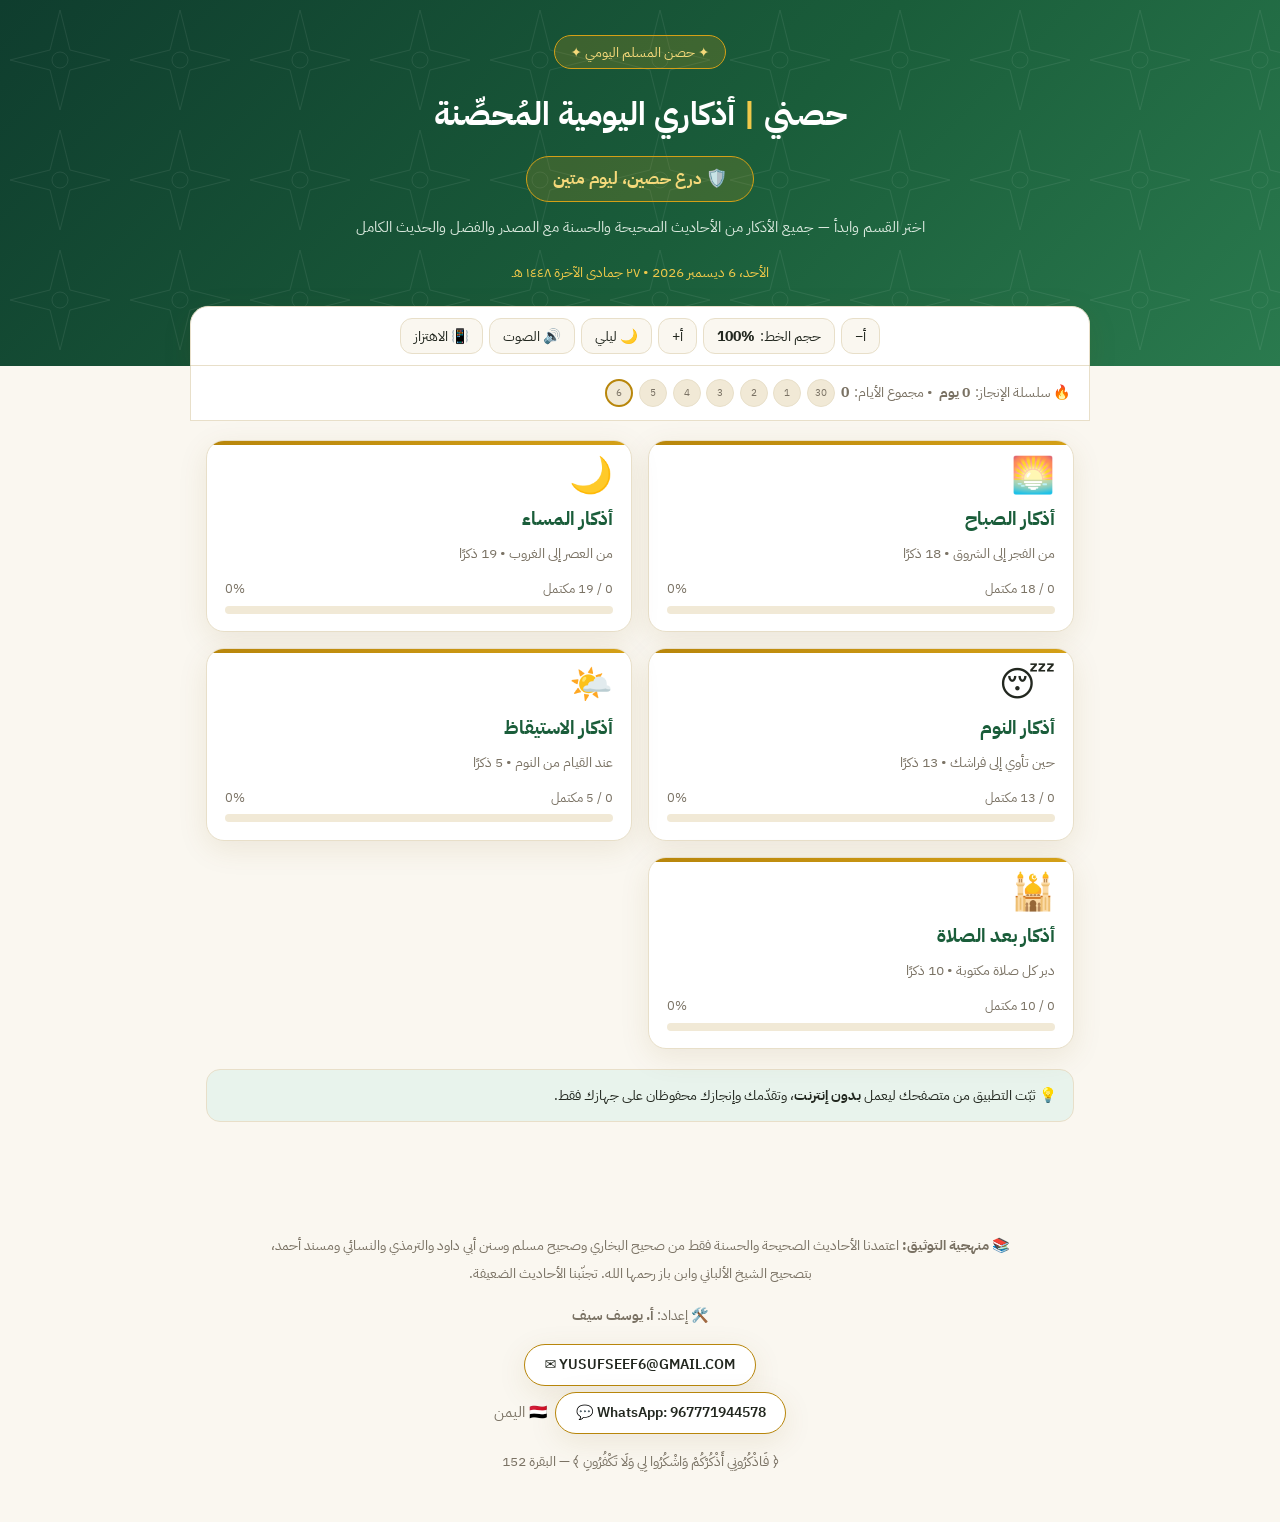
==== commit feae67a1: "حصني: رئيسية وصفحات فرعية + فصل السور + PWA" ====
--- a/index.html
+++ b/index.html
@@ -3,8 +3,8 @@
 <head>
 <meta charset="UTF-8">
 <meta name="viewport" content="width=device-width, initial-scale=1.0">
-<title>أذكاري اليومية المُحصِّنة | درع حصين، ليوم متين</title>
-<meta name="description" content="أذكاري اليومية المحصنة: أذكار الصباح والمساء والنوم والاستيقاظ وما بعد الصلاة بأحاديث صحيحة ومصادرها، مع مسبحة إلكترونية بالصوت والاهتزاز">
+<title>حصني | أذكاري اليومية المُحصِّنة</title>
+<meta name="description" content="حصني: أذكار الصباح والمساء والنوم والاستيقاظ وما بعد الصلاة بأحاديث صحيحة ومصادرها">
 <link rel="manifest" href="manifest.webmanifest">
 <meta name="theme-color" content="#1a5d3a">
 <meta name="mobile-web-app-capable" content="yes">
@@ -13,203 +13,19 @@
 <link rel="apple-touch-icon" href="icon-192.png">
 <link rel="preconnect" href="https://fonts.googleapis.com">
 <link rel="preconnect" href="https://fonts.gstatic.com" crossorigin>
-<!-- خط ثمانية الرسمي: IBM Plex Sans Arabic + خط أميري للنصوص القرآنية -->
 <link href="https://fonts.googleapis.com/css2?family=IBM+Plex+Sans+Arabic:wght@300;400;500;600;700&family=Amiri+Quran&family=Amiri:wght@400;700&display=swap" rel="stylesheet">
-<style>
-:root{
-  --font-scale:1;
-  --bg:#faf7f0;
-  --bg2:#f1e9d6;
-  --card:#ffffff;
-  --text:#22271f;
-  --muted:#7a7264;
-  --gold:#b8860b;
-  --gold2:#d4a017;
-  --green:#1a5d3a;
-  --green2:#e8f3ec;
-  --border:#e8dfc9;
-  --shadow:0 8px 30px rgba(120,90,20,.10);
-  --header-bg:linear-gradient(135deg,#0f3d2e 0%,#1a5d3a 55%,#2a7a4e 100%);
-  --pattern-opacity:.08;
-}
-[data-theme="dark"]{
-  --bg:#0f1411;
-  --bg2:#151c17;
-  --card:#1b241e;
-  --text:#f0ead8;
-  --muted:#a89f8a;
-  --gold:#d4a017;
-  --gold2:#f0c94a;
-  --green:#7fc79a;
-  --green2:#223328;
-  --border:#2c3a30;
-  --shadow:0 8px 30px rgba(0,0,0,.45);
-  --header-bg:linear-gradient(135deg,#08120e 0%,#12291c 60%,#1a3a27 100%);
-  --pattern-opacity:.06;
-}
-*{box-sizing:border-box}
-html{scroll-behavior:smooth}
-body{
-  margin:0;
-  font-family:"IBM Plex Sans Arabic",system-ui,Tahoma,sans-serif;
-  background:var(--bg);
-  color:var(--text);
-  font-size:calc(16px * var(--font-scale));
-  line-height:2;
-  transition:background .3s,color .3s;
-}
-.quran{font-family:"Amiri Quran","Amiri",serif}
-/* ===== Header ===== */
-header{
-  background:var(--header-bg);
-  color:#fff;
-  padding:2.2rem 1rem 0;
-  position:relative;
-  overflow:hidden;
-  text-align:center;
-}
-header::before{
-  content:"";
-  position:absolute;inset:0;
-  background-image:url("data:image/svg+xml,%3Csvg width='120' height='120' viewBox='0 0 120 120' xmlns='http://www.w3.org/2000/svg'%3E%3Cg fill='none' stroke='%23ffffff' stroke-width='1'%3E%3Cpath d='M60 10 L70 50 L110 60 L70 70 L60 110 L50 70 L10 60 L50 50 Z'/%3E%3Ccircle cx='60' cy='60' r='8'/%3E%3C/g%3E%3C/svg%3E");
-  opacity:var(--pattern-opacity);
-  pointer-events:none;
-}
-.header-inner{position:relative;max-width:900px;margin:0 auto}
-.badge{
-  display:inline-block;background:rgba(212,160,23,.2);border:1px solid #d4a017;
-  color:#f5d97a;padding:.15rem 1rem;border-radius:99px;font-size:.85em;margin-bottom:.6rem;
-}
-header h1{margin:.2rem 0;font-size:calc(2rem * var(--font-scale));font-weight:700}
-header h1 span{color:#f0c94a}
-header p{color:#d9e8dd;max-width:640px;margin:.4rem auto 1rem;font-size:calc(.98rem * var(--font-scale))}
-.hijri{color:#f0c94a;font-size:.9em}
-.slogan{display:inline-block;margin:.4rem 0 .2rem;padding:.3rem 1.6rem;border:1px solid #d4a017;border-radius:99px;background:rgba(212,160,23,.18);color:#f5d97a;font-weight:700;font-size:calc(1.08rem * var(--font-scale))}
-.desc{color:#d9e8dd;max-width:640px;margin:.5rem auto 1rem;font-size:calc(.92rem * var(--font-scale));line-height:2}
-/* toolbar */
-.toolbar{
-  position:relative;max-width:900px;margin:1.2rem auto 0;
-  background:var(--card);color:var(--text);
-  border:1px solid var(--border);
-  border-radius:18px 18px 0 0;
-  padding:.7rem .9rem;
-  display:flex;flex-direction:column;gap:.7rem;align-items:stretch;
-  box-shadow:var(--shadow);
-}
-.controls{display:flex;gap:.4rem;align-items:center;flex-wrap:wrap;justify-content:center}
-.btn{
-  font-family:inherit;cursor:pointer;border:1px solid var(--border);
-  background:var(--bg);color:var(--text);
-  border-radius:12px;padding:.35rem .8rem;font-size:.9em;
-  transition:.2s;display:inline-flex;align-items:center;gap:.35rem;
-}
-.btn:hover{border-color:var(--gold);transform:translateY(-1px)}
-.btn.active{background:var(--green);color:#fff;border-color:var(--green)}
-.btn.gold{background:linear-gradient(135deg,#b8860b,#d4a017);color:#fff;border:none;font-weight:600}
-.tabs{display:flex;gap:.5rem;background:var(--bg2);padding:.3rem;border-radius:14px;flex-wrap:wrap;justify-content:center}
-.tab{
-  font-family:inherit;border:none;cursor:pointer;padding:.45rem 1.4rem;border-radius:10px;
-  background:transparent;color:var(--muted);font-weight:600;font-size:.95em;transition:.2s;
-}
-.tab.active{background:var(--card);color:var(--green);box-shadow:0 2px 10px rgba(0,0,0,.12)}
-[data-theme="dark"] .tab.active{color:var(--gold2)}
-/* progress */
-.progress-wrap{max-width:900px;margin:0 auto;background:var(--card);border:1px solid var(--border);border-top:none;padding:.8rem 1.1rem}
-.progress-top{display:flex;justify-content:space-between;font-size:.88em;color:var(--muted);margin-bottom:.4rem}
-.bar{height:10px;background:var(--bg2);border-radius:99px;overflow:hidden}
-.bar > div{height:100%;width:0;background:linear-gradient(90deg,var(--gold),var(--gold2));border-radius:99px;transition:width .4s}
-/* main */
-main{max-width:900px;margin:0 auto;padding:1.2rem 1rem 3rem}
-.info-box{
-  background:var(--green2);border:1px solid var(--border);border-radius:14px;
-  padding:.7rem 1rem;font-size:.9em;color:var(--text);margin-bottom:1rem;
-}
-.grid{display:grid;gap:1rem}
-@media(min-width:700px){.grid{grid-template-columns:1fr 1fr}.card.full{grid-column:1/-1}}
-.card{
-  background:var(--card);border:1px solid var(--border);border-radius:18px;
-  padding:1.1rem 1.1rem .9rem;box-shadow:var(--shadow);
-  position:relative;transition:.3s;overflow:hidden;
-}
-.card::after{content:"";position:absolute;top:0;right:0;left:0;height:4px;background:linear-gradient(90deg,var(--gold),var(--gold2));opacity:.9}
-.card.done{opacity:.75}
-.card.done::after{background:var(--green)}
-.card-top{display:flex;align-items:center;gap:.6rem;margin-bottom:.6rem;border-bottom:1px solid var(--border);padding-bottom:.6rem}
-.dhikr-title{font-weight:700;font-size:calc(1.1rem * var(--font-scale));color:var(--green)}
-[data-theme="dark"] .dhikr-title{color:var(--gold2)}
-.num{
-  width:34px;height:34px;border-radius:50%;flex-shrink:0;
-  background:var(--green2);color:var(--green);font-weight:700;
-  display:flex;align-items:center;justify-content:center;font-size:.95em;
-}
-[data-theme="dark"] .num{color:var(--gold2)}
-.count-badge{background:linear-gradient(135deg,#b8860b,#d4a017);color:#fff;font-size:.8em;padding:.1rem .7rem;border-radius:99px;font-weight:600}
-.card.done .count-badge{background:var(--green)}
-.dhikr-text{font-size:calc(1.12rem * var(--font-scale));line-height:2.2;margin:.4rem 0 .6rem}
-.meta{display:grid;gap:.4rem;margin:.5rem 0}
-.meta div{font-size:.86em;border-radius:10px;padding:.4rem .7rem}
-.virtue{background:var(--green2);cursor:pointer}
-.fulltext{display:none;margin-top:.45rem;background:rgba(255,255,255,.6);border:1px solid var(--border);border-radius:10px;padding:.45rem .7rem;line-height:2.1}
-[data-theme="dark"] .fulltext{background:rgba(0,0,0,.25)}
-.virtue.open .fulltext{display:block}
-.more-hint{display:block;font-size:.78em;color:var(--gold);margin-top:.25rem;font-weight:600}
-.virtue.open .more-hint{display:none}
-.source{background:transparent;border:1px dashed var(--gold);color:var(--muted)}
-.source strong{color:var(--gold)}
-.counter-row{display:flex;align-items:center;gap:.7rem;margin-top:.8rem;flex-wrap:wrap}
-.sebha-btn{
-  font-family:inherit;cursor:pointer;border:none;flex:1;min-width:170px;
-  background:linear-gradient(135deg,#1a5d3a,#2a8a56);color:#fff;
-  padding:.7rem 1rem;border-radius:14px;font-size:1em;font-weight:700;
-  display:flex;align-items:center;justify-content:center;gap:.6rem;transition:.2s;
-}
-.sebha-btn:hover{transform:scale(1.02);box-shadow:0 6px 18px rgba(26,93,58,.35)}
-.sebha-btn:active{transform:scale(.98)}
-.sebha-btn.finished{background:linear-gradient(135deg,#b8860b,#d4a017)}
-.remain{
-  min-width:56px;height:56px;border-radius:50%;
-  background:rgba(255,255,255,.2);display:flex;align-items:center;justify-content:center;
-  font-size:1.3em;font-weight:700;border:2px solid rgba(255,255,255,.5);
-}
-.reset-btn{font-family:inherit;background:transparent;border:1px solid var(--border);color:var(--muted);border-radius:12px;padding:.55rem .9rem;cursor:pointer}
-.reset-btn:hover{color:var(--gold);border-color:var(--gold)}
-.single-btn{width:100%}
-.done-label{color:var(--green);font-weight:700;font-size:.9em}
-[data-theme="dark"] .done-label{color:var(--gold2)}
-footer{text-align:center;padding:2rem 1rem;color:var(--muted);font-size:.88em;max-width:800px;margin:0 auto}
-footer a{color:var(--gold)}
-.contact-row{display:flex;gap:.5rem;justify-content:center;align-items:center;flex-wrap:wrap;margin:.4rem 0}
-.contact-btn{display:inline-block;border:1px solid var(--gold);border-radius:99px;padding:.35rem 1.2rem;text-decoration:none;color:var(--text);background:var(--card);font-weight:600;box-shadow:var(--shadow)}
-.contact-btn:hover{background:var(--green2);transform:translateY(-1px)}
-.flag{font-size:1.05em}
-.streak{margin-top:.6rem;font-size:.88em;color:var(--muted);display:flex;gap:.35rem;align-items:center;flex-wrap:wrap}
-.day-dot{width:28px;height:28px;border-radius:50%;display:inline-flex;align-items:center;justify-content:center;font-size:.72em;border:1px solid var(--border);background:var(--bg2)}
-.day-dot.on{background:var(--green);color:#fff;border-color:var(--green);font-weight:700}
-.day-dot.today{border-color:var(--gold);border-width:2px}
-.fab{
-  position:fixed;bottom:18px;left:18px;z-index:50;
-  background:var(--card);border:1px solid var(--border);border-radius:99px;
-  box-shadow:var(--shadow);padding:.4rem .6rem;display:flex;gap:.3rem;
-}
-</style>
+<link rel="stylesheet" href="styles.css">
 </head>
 <body>
 
 <header>
   <div class="header-inner">
     <div class="badge">✦ حصن المسلم اليومي ✦</div>
-    <h1>أذكاري اليومية <span>المُحصِّنة</span></h1>
+    <h1>حصني <span>|</span> أذكاري اليومية المُحصِّنة</h1>
     <div class="slogan">🛡️ درع حصين، ليوم متين</div>
-    <p class="desc">أذكار الصباح والمساء والنوم والاستيقاظ وما بعد الصلاة من الأحاديث الصحيحة والحسنة — اضغط الرقم في المسبحة مع كل مرة حتى تُتمّ العدد</p>
+    <p class="desc">اختر القسم وابدأ — جميع الأذكار من الأحاديث الصحيحة والحسنة مع المصدر والفضل والحديث الكامل</p>
     <div class="hijri" id="hijri"></div>
     <div class="toolbar">
-      <div class="tabs">
-        <button class="tab active" id="tab-morning" onclick="switchTab('morning')">🌅 الصباح</button>
-        <button class="tab" id="tab-evening" onclick="switchTab('evening')">🌙 المساء</button>
-        <button class="tab" id="tab-sleep" onclick="switchTab('sleep')">😴 النوم</button>
-        <button class="tab" id="tab-wakeup" onclick="switchTab('wakeup')">🌤️ الاستيقاظ</button>
-        <button class="tab" id="tab-prayer" onclick="switchTab('prayer')">🕌 بعد الصلاة</button>
-      </div>
       <div class="controls">
         <button class="btn" onclick="changeFont(-0.07)" title="تصغير الخط">أ−</button>
         <button class="btn" onclick="resetFont()" title="حجم افتراضي">حجم الخط: <b id="fontPct">100%</b></button>
@@ -223,18 +39,13 @@
 </header>
 
 <div class="progress-wrap">
-  <div class="progress-top"><span id="progText">0 / 0 مكتمل</span><span id="progPct">0%</span></div>
-  <div class="bar"><div id="barFill"></div></div>
-  <div class="streak" id="streak"></div>
+  <div class="streak" id="streak" style="margin-top:0"></div>
 </div>
 
 <main>
-  <div class="info-box" id="timeInfo"></div>
-  <div class="grid" id="cards"></div>
-  <div style="text-align:center;margin-top:1.4rem;display:flex;gap:.6rem;justify-content:center;flex-wrap:wrap">
-    <button class="btn gold" onclick="resetAll()">↺ إعادة التصفير لليوم</button>
-    <button class="btn" onclick="window.scrollTo({top:0,behavior:'smooth'})">↑ العودة للأعلى</button>
-  </div>
+  <button class="install-btn" id="installBtn" style="display:none" onclick="installApp()">📲 ثبّت تطبيق حصني على جهازك</button>
+  <div class="menu-grid" id="menu"></div>
+  <div class="info-box">💡 ثبّت التطبيق من متصفحك ليعمل <b>بدون إنترنت</b>، وتقدّمك وإنجازك محفوظان على جهازك فقط.</div>
 </main>
 
 <footer>
@@ -245,531 +56,109 @@
   <p>﴿ فَاذْكُرُونِي أَذْكُرْكُمْ وَاشْكُرُوا لِي وَلَا تَكْفُرُونِ ﴾ — البقرة 152</p>
 </footer>
 
+<script src="adhkar-data.js"></script>
 <script>
-const MORNING_INFO = "☀️ وقت أذكار الصباح: من صلاة الفجر إلى شروق الشمس، ومن فاته فله أن يقولها حتى قبل الظهر.";
-const EVENING_INFO = "🌙 وقت أذكار المساء: من صلاة العصر إلى غروب الشمس، ومن فاته فله أن يقولها حتى منتصف الليل.";
-const SLEEP_INFO = "😴 وقت أذكار النوم: حين تأوي إلى فراشك، واجعل دعاء «اللهم أسلمت نفسي إليك» آخر ما تقول.";
-const WAKEUP_INFO = "🌤️ أذكار الاستيقاظ: تقال عند القيام من النوم — ابدأ بالحمدلة، ثم اذكر الله وتوضأ وصلِّ.";
-const PRAYER_INFO = "🕌 أذكار بعد الصلاة: تقال دبر كل صلاة مكتوبة — ابدأ بالاستغفار ثلاثًا ثم التهليل والتسبيح.";
-
-const FULL = {
-m1:"عن أبيّ بن كعب رضي الله عنه أنه كان له جرن من تمر فكان ينقص، فحرسه ذات ليلة فإذا هو بدابة شبه الغلام المرد، فسلم عليه فرد السلام، فقال: من أنت أجن أم إنس؟ قال: جن. قال: ناولني يدك، فناوله فإذا يده يد كلب وشعره شعر كلب، قال: هذا خلق الجن؟! قال: قد علمت الجن أن ما فيهم رجل أشد مني. قال: فما جاء بك؟ قال: بلغنا أنك تحب الصدقة فجئنا نصيب من طعامك. قال: فما ينجينا منكم؟ قال: هذه الآية التي في سورة البقرة (الله لا إله إلا هو الحي القيوم)، من قالها حين يمسي أجير منا حتى يصبح، ومن قالها حين يصبح أجير منا حتى يمسي. فلما أصبح أتى رسول الله ﷺ فذكر ذلك له فقال: صدق الخبيث.",
-m2:"قال عبد الله بن خبيب رضي الله عنه: خرجنا في ليلة مطيرة وظلمة شديدة نطلب رسول الله ﷺ يصلي لنا، قال: فأدركته فقال: قل، فلم أقل شيئًا، ثم قال: قل، فلم أقل شيئًا، ثم قال: قل، فقلت: ما أقول؟ قال: قل هو الله أحد والمعوذتين حين تمسي وحين تصبح ثلاث مرات تكفيك من كل شيء.",
-m3:"عن عبد الله بن مسعود رضي الله عنه قال: كان نبي الله ﷺ إذا أمسى قال: أمسينا وأمسى الملك لله، والحمد لله، لا إله إلا الله وحده لا شريك له، له الملك وله الحمد وهو على كل شيء قدير، رب أسألك خير ما في هذه الليلة وخير ما بعدها، وأعوذ بك من شر ما في هذه الليلة وشر ما بعدها، رب أعوذ بك من الكسل وسوء الكبر، رب أعوذ بك من عذاب في النار وعذاب في القبر. وإذا أصبح قال ذلك أيضًا: أصبحنا وأصبح الملك لله.",
-m4:"عن أبي هريرة رضي الله عنه قال: كان رسول الله ﷺ يعلم أصحابه يقول: إذا أصبح أحدكم فليقل: اللهم بك أصبحنا وبك أمسينا وبك نحيا وبك نموت وإليك المصير، وإذا أمسى فليقل: اللهم بك أمسينا وبك أصبحنا وبك نحيا وبك نموت وإليك النشور.",
-m5:"قال رسول الله ﷺ: سيد الاستغفار أن تقول: اللهم أنت ربي لا إله إلا أنت، خلقتني وأنا عبدك، وأنا على عهدك ووعدك ما استطعت، أعوذ بك من شر ما صنعت، أبوء لك بنعمتك علي وأبوء بذنبي فاغفر لي، فإنه لا يغفر الذنوب إلا أنت. قال: ومن قالها من النهار موقنًا بها فمات من يومه قبل أن يمسي فهو من أهل الجنة، ومن قالها من الليل وهو موقن بها فمات قبل أن يصبح فهو من أهل الجنة.",
-m6:"قال رسول الله ﷺ: من قال حين يصبح وحين يمسي: رضيت بالله ربًا وبالإسلام دينًا وبمحمد رسولًا، إلا كان حقًا على الله أن يرضيه يوم القيامة.",
-m7:"قال رسول الله ﷺ: من قال: بسم الله الذي لا يضر مع اسمه شيء في الأرض ولا في السماء وهو السميع العليم، ثلاث مرات، لم تصبه فجأة بلاء حتى يصبح، ومن قالها حين يصبح ثلاث مرات لم تصبه فجأة بلاء حتى يمسي.",
-m8:"قال عبد الله بن عمر رضي الله عنهما: لم يكن رسول الله ﷺ يدع هؤلاء الدعوات حين يمسي وحين يصبح: اللهم إني أسألك العافية في الدنيا والآخرة، اللهم إني أسألك العفو والعافية في ديني ودنياي وأهلي ومالي، اللهم استر عوراتي وآمن روعاتي، اللهم احفظني من بين يدي ومن خلفي وعن يميني وعن شمالي ومن فوقي، وأعوذ بعظمتك أن أغتال من تحتي.",
-m9:"قال أبو بكر الصديق رضي الله عنه: يا رسول الله مرني بكلمات أقولهن إذا أصبحت وإذا أمسيت، قال: قل: اللهم فاطر السماوات والأرض عالم الغيب والشهادة رب كل شيء ومليكه، أشهد أن لا إله إلا أنت، أعوذ بك من شر نفسي وشر الشيطان وشركه. قال: قلها إذا أصبحت وإذا أمسيت وإذا أخذت مضجعك.",
-m10:"عن أبي سعيد الخدري رضي الله عنه قال: كان رسول الله ﷺ يعلمنا إذا أصبحنا أن نقول: أصبحنا على فطرة الإسلام وكلمة الإخلاص ودين نبينا محمد ﷺ وملة أبينا إبراهيم حنيفًا مسلمًا وما كان من المشركين، وإذا أمسينا مثل ذلك.",
-m11:"قال رسول الله ﷺ: من قال حين يصبح وحين يمسي: سبحان الله وبحمده مائة مرة، لم يأت أحد يوم القيامة بأفضل مما جاء به إلا أحد قال مثل ما قال أو زاد عليه.",
-m12:"قال رسول الله ﷺ: من قال: لا إله إلا الله وحده لا شريك له، له الملك وله الحمد وهو على كل شيء قدير، في يوم مائة مرة، كانت له عدل عشر رقاب، وكتبت له مائة حسنة، ومحيت عنه مائة سيئة، وكانت له حرزًا من الشيطان يومه ذلك حتى يمسي، ولم يأت أحد بأفضل مما جاء به إلا أحد عمل أكثر من ذلك.",
-m13:"عن أبي بكرة رضي الله عنه أنه قال لابنه: يا بني إني سمعت رسول الله ﷺ يدعو بهن فأنا أحب أن أستن بسنته: اللهم عافني في بدني، اللهم عافني في سمعي، اللهم عافني في بصري، لا إله إلا أنت، اللهم إني أعوذ بك من الكفر والفقر، اللهم إني أعوذ بك من عذاب القبر، لا إله إلا أنت. تقولها حين تصبح ثلاثًا وحين تمسي ثلاثًا.",
-m14:"قال رسول الله ﷺ لفاطمة رضي الله عنها: ما يمنعك أن تسمعي ما أوصيك به؟ أن تقولي إذا أصبحت وإذا أمسيت: يا حي يا قيوم برحمتك أستغيث، أصلح لي شأني كله، ولا تكلني إلى نفسي طرفة عين.",
-m15:"قال رسول الله ﷺ: من قال حين يصبح: اللهم ما أصبح بي من نعمة أو بأحد من خلقك فمنك وحدك لا شريك لك، فلك الحمد ولك الشكر، فقد أدى شكر يومه، ومن قال مثل ذلك حين يمسي فقد أدى شكر ليلته.",
-m16:"قال رسول الله ﷺ: يا أيها الناس توبوا إلى الله، فإني أتوب في اليوم إليه مائة مرة.",
-e1:"عن أبيّ بن كعب رضي الله عنه في قصته مع الجني الذي كان يأخذ من تمر الصدقة، قال له الجني: هذه الآية التي في سورة البقرة (الله لا إله إلا هو الحي القيوم)، من قالها حين يمسي أجير منا حتى يصبح، ومن قالها حين يصبح أجير منا حتى يمسي. فلما أصبح أتى رسول الله ﷺ فذكر ذلك له فقال: صدق الخبيث.",
-e2:"قال عبد الله بن خبيب رضي الله عنه: قال لي رسول الله ﷺ: قل هو الله أحد والمعوذتين حين تمسي وحين تصبح ثلاث مرات تكفيك من كل شيء.",
-e3:"كان نبي الله ﷺ إذا أمسى قال: أمسينا وأمسى الملك لله، والحمد لله، لا إله إلا الله وحده لا شريك له، له الملك وله الحمد وهو على كل شيء قدير، رب أسألك خير ما في هذه الليلة وخير ما بعدها، وأعوذ بك من شر ما في هذه الليلة وشر ما بعدها، رب أعوذ بك من الكسل وسوء الكبر، رب أعوذ بك من عذاب في النار وعذاب في القبر.",
-e4:"كان رسول الله ﷺ يعلم أصحابه يقول: وإذا أمسى أحدكم فليقل: اللهم بك أمسينا وبك أصبحنا وبك نحيا وبك نموت وإليك المصير.",
-e5:"قال رسول الله ﷺ: سيد الاستغفار أن تقول: اللهم أنت ربي لا إله إلا أنت... ومن قالها من الليل وهو موقن بها فمات قبل أن يصبح فهو من أهل الجنة.",
-e6:"قال رسول الله ﷺ: من قال حين يصبح وحين يمسي: رضيت بالله ربًا وبالإسلام دينًا وبمحمد رسولًا، إلا كان حقًا على الله أن يرضيه يوم القيامة.",
-e7:"قال رسول الله ﷺ: من قال حين يمسي ثلاث مرات: بسم الله الذي لا يضر مع اسمه شيء في الأرض ولا في السماء وهو السميع العليم، لم تصبه فجأة بلاء حتى يصبح.",
-e8:"قال رسول الله ﷺ: من قال حين يمسي ثلاث مرات: أعوذ بكلمات الله التامات من شر ما خلق، لم تضره حمة تلك الليلة. قال سهيل (راوي الحديث): فكان أهلنا تعلموها فكانوا يقولونها كل ليلة، فلدغت جارية منهم فلم تجد لها وجعًا.",
-e9:"لم يكن رسول الله ﷺ يدع هؤلاء الدعوات حين يمسي وحين يصبح: اللهم إني أسألك العافية في الدنيا والآخرة، اللهم إني أسألك العفو والعافية في ديني ودنياي وأهلي ومالي، اللهم استر عوراتي وآمن روعاتي، اللهم احفظني من بين يدي ومن خلفي وعن يميني وعن شمالي ومن فوقي، وأعوذ بعظمتك أن أغتال من تحتي.",
-e10:"قال أبو بكر الصديق رضي الله عنه: يا رسول الله مرني بكلمات أقولهن إذا أصبحت وإذا أمسيت، قال: قل: اللهم فاطر السماوات والأرض عالم الغيب والشهادة رب كل شيء ومليكه، أشهد أن لا إله إلا أنت، أعوذ بك من شر نفسي وشر الشيطان وشركه. قال: قلها إذا أصبحت وإذا أمسيت وإذا أخذت مضجعك.",
-e11:"كان رسول الله ﷺ يعلمنا إذا أمسينا أن نقول: أمسينا على فطرة الإسلام وكلمة الإخلاص ودين نبينا محمد ﷺ وملة أبينا إبراهيم حنيفًا مسلمًا وما كان من المشركين.",
-e12:"قال رسول الله ﷺ: من قال: سبحان الله وبحمده في يوم مائة مرة حطت خطاياه وإن كانت مثل زبد البحر.",
-e13:"قال رسول الله ﷺ: من قال: لا إله إلا الله وحده لا شريك له، له الملك وله الحمد وهو على كل شيء قدير، في يوم مائة مرة، كانت له عدل عشر رقاب، وكتبت له مائة حسنة، ومحيت عنه مائة سيئة، وكانت له حرزًا من الشيطان يومه ذلك حتى يمسي.",
-e14:"سمعت رسول الله ﷺ يدعو بهن: اللهم عافني في بدني، اللهم عافني في سمعي، اللهم عافني في بصري، لا إله إلا أنت، اللهم إني أعوذ بك من الكفر والفقر، اللهم إني أعوذ بك من عذاب القبر، لا إله إلا أنت. تقولها حين تصبح ثلاثًا وحين تمسي ثلاثًا.",
-e15:"قال رسول الله ﷺ لفاطمة رضي الله عنها: أن تقولي إذا أصبحت وإذا أمسيت: يا حي يا قيوم برحمتك أستغيث، أصلح لي شأني كله، ولا تكلني إلى نفسي طرفة عين.",
-e16:"قال رسول الله ﷺ: ومن قال حين يمسي: اللهم ما أمسى بي من نعمة أو بأحد من خلقك فمنك وحدك لا شريك لك، فلك الحمد ولك الشكر، فقد أدى شكر ليلته.",
-e17:"قال رسول الله ﷺ: إنه ليغان على قلبي وإني لأستغفر الله في اليوم مائة مرة.",
-s1:"عن أبي هريرة رضي الله عنه قال: وكلني رسول الله ﷺ بحفظ زكاة رمضان، فأتاني آت فجعل يحثو من الطعام فأخذته وقلت: والله لأرفعنك إلى رسول الله ﷺ... فقال: إذا أويت إلى فراشك فاقرأ آية الكرسي (الله لا إله إلا هو الحي القيوم) حتى تختم الآية، فإنك لن يزال عليك من الله حافظ ولا يقربك شيطان حتى تصبح. فقال النبي ﷺ: أما إنه قد صدقك وهو كذوب، تعلم من تخاطب منذ ثلاث ليال يا أبا هريرة؟ قال: لا. قال: ذاك شيطان.",
-s2:"قال رسول الله ﷺ: الآيتان من آخر سورة البقرة من قرأهما في ليلة كفتاه.",
-s3:"قالت عائشة رضي الله عنها: كان رسول الله ﷺ إذا أوى إلى فراشه كل ليلة جمع كفيه ثم نفث فيهما فقرأ فيهما: قل هو الله أحد وقل أعوذ برب الفلق وقل أعوذ برب الناس، ثم يمسح بهما ما استطاع من جسده، يبدأ بهما على رأسه ووجهه وما أقبل من جسده، يفعل ذلك ثلاث مرات.",
-s4:"كان النبي ﷺ إذا أراد أن ينام قال: باسمك اللهم أموت وأحيا، وإذا استيقظ من منامه قال: الحمد لله الذي أحيانا بعد ما أماتنا وإليه النشور.",
-s5:"قال رسول الله ﷺ: إذا أوى أحدكم إلى فراشه فلينفض فراشه بداخلة إزاره فإنه لا يدري ما خلفه عليه، ثم ليضطجع على شقه الأيمن ثم ليقل: باسمك ربي وضعت جنبي وبك أرفعه، إن أمسكت نفسي فارحمها وإن أرسلتها فاحفظها بما تحفظ به عبادك الصالحين.",
-s6:"عن عبد الله بن مسعود رضي الله عنه قال: كان رسول الله ﷺ إذا أخذ مضجعه وضع يده اليمنى تحت خده الأيمن ثم قال: اللهم قني عذابك يوم تبعث عبادك.",
-s7:"قال أنس بن مالك رضي الله عنه: كان رسول الله ﷺ إذا أوى إلى فراشه قال: الحمد لله الذي أطعمنا وسقانا وكفانا وآوانا، فكم ممن لا كافي له ولا مؤوي.",
-s8:"قال رسول الله ﷺ: إذا أتيت مضجعك فتوضأ وضوءك للصلاة ثم اضطجع على شقك الأيمن ثم قل: اللهم أسلمت وجهي إليك وفوضت أمري إليك وألجأت ظهري إليك رغبة ورهبة إليك، لا ملجأ ولا منجا منك إلا إليك، اللهم آمنت بكتابك الذي أنزلت وبنبيك الذي أرسلت، فإن مت من ليلتك فأنت على الفطرة، واجعلهن آخر ما تتكلم به.",
-s9a:"قال علي بن أبي طالب رضي الله عنه: ...فقال لهما رسول الله ﷺ: ألا أدلكما على خير مما سألتما؟ إذا أخذتما مضاجعكما أو أويتما إلى فراشكما فسبحا ثلاثًا وثلاثين واحمدا ثلاثًا وثلاثين وكبرا أربعًا وثلاثين، فهو خير لكما من خادم.",
-s9b:"قال رسول الله ﷺ لعلي وفاطمة رضي الله عنهما: إذا أخذتما مضاجعكما فسبحا ثلاثًا وثلاثين واحمدا ثلاثًا وثلاثين وكبرا أربعًا وثلاثين، فهو خير لكما من خادم.",
-s9c:"قال رسول الله ﷺ: إذا أخذتما مضاجعكما فسبحا ثلاثًا وثلاثين واحمدا ثلاثًا وثلاثين وكبرا أربعًا وثلاثين، فهو خير لكما من خادم. فتمام المائة بالتكبير أربعًا وثلاثين.",
-s10:"عن سهيل قال: كان أبو صالح يأمرنا إذا أراد أحدنا أن ينام أن يضطجع على شقه الأيمن ثم يقول: اللهم رب السماوات ورب الأرض ورب العرش العظيم، ربنا ورب كل شيء، فالق الحب والنوى، ومنزل التوراة والإنجيل والفرقان، أعوذ بك من شر كل شيء أنت آخذ بناصيته، اللهم أنت الأول فليس قبلك شيء، وأنت الآخر فليس بعدك شيء، وأنت الظاهر فليس فوقك شيء، وأنت الباطن فليس دونك شيء، اقض عنا الدين وأغننا من الفقر.",
-s11:"قالت عائشة رضي الله عنها: كان النبي ﷺ لا ينام حتى يقرأ: الم تنزيل السجدة وتبارك الذي بيده الملك.",
-w1:"كان النبي ﷺ إذا استيقظ من منامه قال: الحمد لله الذي أحيانا بعد ما أماتنا وإليه النشور.",
-w2:"قال رسول الله ﷺ: إذا استيقظ أحدكم فليقل: الحمد لله الذي عافاني في جسدي ورد علي روحي وأذن لي بذكره.",
-w3:"عن عبد الله بن عباس رضي الله عنهما قال: بت عند خالتي ميمونة رضي الله عنها، فقام النبي ﷺ من الليل فجلس يمسح النوم عن وجهه بيده ثم قرأ العشر الآيات الخواتم من سورة آل عمران، ثم قام إلى شن معلقة فتوضأ منها فأحسن وضوءه ثم قام يصلي.",
-w4:"قالت عائشة رضي الله عنها: كان رسول الله ﷺ إذا تضور من الليل قال: لا إله إلا الله الواحد القهار رب السماوات والأرض وما بينهما العزيز الغفار.",
-w5:"قال رسول الله ﷺ: يعقد الشيطان على قافية رأس أحدكم إذا هو نام ثلاث عقد، يضرب كل عقدة: عليك ليل طويل فارقد، فإن استيقظ فذكر الله انحلت عقدة، فإن توضأ انحلت عقدة، فإن صلى انحلت عقدة، فأصبح نشيطًا طيب النفس، وإلا أصبح خبيث النفس كسلان.",
-p1:"قال ثوبان رضي الله عنه: كان رسول الله ﷺ إذا انصرف من صلاته استغفر ثلاثًا وقال: اللهم أنت السلام ومنك السلام تباركت ذا الجلال والإكرام.",
-p2:"كان رسول الله ﷺ يقول في دبر كل صلاة إذا سلم: لا إله إلا الله وحده لا شريك له، له الملك وله الحمد وهو على كل شيء قدير، اللهم لا مانع لما أعطيت ولا معطي لما منعت ولا ينفع ذا الجد منك الجد.",
-p3:"كان عبد الله بن الزبير رضي الله عنهما يقول في دبر كل صلاة حين يسلم: لا إله إلا الله وحده لا شريك له، له الملك وله الحمد وهو على كل شيء قدير، لا حول ولا قوة إلا بالله، لا إله إلا الله ولا نعبد إلا إياه، له النعمة وله الفضل وله الثناء الحسن، لا إله إلا الله مخلصين له الدين ولو كره الكافرون. وقال: كان رسول الله ﷺ يهلل بهن دبر كل صلاة.",
-p4:"قال معاذ بن جبل رضي الله عنه: أخذ بيدي رسول الله ﷺ فقال: إني لأحبك يا معاذ، فقلت: وأنا أحبك يا رسول الله، فقال: فلا تدع أن تقول في دبر كل صلاة: رب أعني على ذكرك وشكرك وحسن عبادتك.",
-p5:"قال رسول الله ﷺ: من قرأ آية الكرسي في دبر كل صلاة مكتوبة لم يمنعه من دخول الجنة إلا أن يموت.",
-p6a:"قال رسول الله ﷺ: من سبح الله في دبر كل صلاة ثلاثًا وثلاثين، وحمد الله ثلاثًا وثلاثين، وكبر الله ثلاثًا وثلاثين، فتلك تسعة وتسعون، وقال تمام المائة: لا إله إلا الله وحده لا شريك له، له الملك وله الحمد وهو على كل شيء قدير، غفرت خطاياه وإن كانت مثل زبد البحر.",
-p6b:"قال رسول الله ﷺ: من سبح الله في دبر كل صلاة ثلاثًا وثلاثين، وحمد الله ثلاثًا وثلاثين، وكبر الله ثلاثًا وثلاثين، فتلك تسعة وتسعون، وقال تمام المائة: لا إله إلا الله وحده لا شريك له، له الملك وله الحمد وهو على كل شيء قدير، غفرت خطاياه وإن كانت مثل زبد البحر.",
-p6c:"قال رسول الله ﷺ: من سبح الله في دبر كل صلاة ثلاثًا وثلاثين، وحمد الله ثلاثًا وثلاثين، وكبر الله ثلاثًا وثلاثين، فتلك تسعة وتسعون، وقال تمام المائة: لا إله إلا الله وحده لا شريك له، له الملك وله الحمد وهو على كل شيء قدير، غفرت خطاياه وإن كانت مثل زبد البحر.",
-p6d:"قال رسول الله ﷺ: ...وقال تمام المائة: لا إله إلا الله وحده لا شريك له، له الملك وله الحمد وهو على كل شيء قدير، غفرت خطاياه وإن كانت مثل زبد البحر.",
-p7:"قال عقبة بن عامر رضي الله عنه: أمرني رسول الله ﷺ أن أقرأ بالمعوذات دبر كل صلاة."
-};
-
-const MORNING = [
-{id:"m1",count:1,quran:true,title:"آية الكرسي",
-text:"اللَّهُ لَا إِلَٰهَ إِلَّا هُوَ الْحَيُّ الْقَيُّومُ، لَا تَأْخُذُهُ سِنَةٌ وَلَا نَوْمٌ، لَهُ مَا فِي السَّمَاوَاتِ وَمَا فِي الْأَرْضِ، مَنْ ذَا الَّذِي يَشْفَعُ عِنْدَهُ إِلَّا بِإِذْنِهِ، يَعْلَمُ مَا بَيْنَ أَيْدِيهِمْ وَمَا خَلْفَهُمْ، وَلَا يُحِيطُونَ بِشَيْءٍ مِنْ عِلْمِهِ إِلَّا بِمَا شَاءَ، وَسِعَ كُرْسِيُّهُ السَّمَاوَاتِ وَالْأَرْضَ، وَلَا يَئُودُهُ حِفْظُهُمَا، وَهُوَ الْعَلِيُّ الْعَظِيمُ.",
-virtue:"من قالها حين يُصبح أُجير من الجن حتى يُمسي.",
-source:"سورة البقرة: 255 | رواه النسائي في عمل اليوم والليلة والحاكم وصححه الألباني في صحيح الترغيب (662)"},
-{id:"m2",count:3,quran:true,title:"الإخلاص والمعوذتين",
-text:"﷽: قُلْ هُوَ اللَّهُ أَحَدٌ ۝ اللَّهُ الصَّمَدُ ۝ لَمْ يَلِدْ وَلَمْ يُولَدْ ۝ وَلَمْ يَكُنْ لَهُ كُفُوًا أَحَدٌ (3 مرات) + قُلْ أَعُوذُ بِرَبِّ الْفَلَقِ... + قُلْ أَعُوذُ بِرَبِّ النَّاسِ... — تُقرأ السور الثلاث كل واحدة 3 مرات.",
-virtue:"تكفيك من كل شيء.",
-source:"رواه أبو داود (5082) والترمذي (3575) والنسائي (5428) وحسّنه الألباني"},
-{id:"m3",count:1,title:"أصبحنا وأصبح الملك لله",
-text:"أَصْبَحْنَا وَأَصْبَحَ الْمُلْكُ لِلَّهِ، وَالْحَمْدُ لِلَّهِ، لَا إِلَهَ إِلَّا اللَّهُ وَحْدَهُ لَا شَرِيكَ لَهُ، لَهُ الْمُلْكُ وَلَهُ الْحَمْدُ وَهُوَ عَلَى كُلِّ شَيْءٍ قَدِيرٌ، رَبِّ أَسْأَلُكَ خَيْرَ مَا فِي هَذَا الْيَوْمِ وَخَيْرَ مَا بَعْدَهُ، وَأَعُوذُ بِكَ مِنْ شَرِّ مَا فِي هَذَا الْيَوْمِ وَشَرِّ مَا بَعْدَهُ، رَبِّ أَعُوذُ بِكَ مِنَ الْكَسَلِ وَسُوءِ الْكِبَرِ، رَبِّ أَعُوذُ بِكَ مِنْ عَذَابٍ فِي النَّارِ وَعَذَابٍ فِي الْقَبْرِ.",
-virtue:"دعاء الاستفتاح اليومي وتجديد التوحيد وسؤال خير اليوم.",
-source:"رواه مسلم (2723)"},
-{id:"m4",count:1,title:"اللهم بك أصبحنا",
-text:"اللَّهُمَّ بِكَ أَصْبَحْنَا، وَبِكَ أَمْسَيْنَا، وَبِكَ نَحْيَا، وَبِكَ نَمُوتُ، وَإِلَيْكَ النُّشُورُ.",
-virtue:"إعلان التوكل على الله في الحياة والموت والبعث.",
-source:"رواه الترمذي (3391) وأبو داود (5068) وصححه الألباني"},
-{id:"m5",count:1,title:"سيد الاستغفار",
-text:"اللَّهُمَّ أَنْتَ رَبِّي لَا إِلَهَ إِلَّا أَنْتَ، خَلَقْتَنِي وَأَنَا عَبْدُكَ، وَأَنَا عَلَى عَهْدِكَ وَوَعْدِكَ مَا اسْتَطَعْتُ، أَعُوذُ بِكَ مِنْ شَرِّ مَا صَنَعْتُ، أَبُوءُ لَكَ بِنِعْمَتِكَ عَلَيَّ، وَأَبُوءُ بِذَنْبِي فَاغْفِرْ لِي، فَإِنَّهُ لَا يَغْفِرُ الذُّنُوبَ إِلَّا أَنْتَ.",
-virtue:"من قالها موقنًا بها حين يُصبح فمات من يومه دخل الجنة.",
-source:"رواه البخاري (6306)"},
-{id:"m6",count:3,title:"رضيت بالله ربًّا",
-text:"رَضِيتُ بِاللَّهِ رَبًّا، وَبِالْإِسْلَامِ دِينًا، وَبِمُحَمَّدٍ صَلَّى اللَّهُ عَلَيْهِ وَسَلَّمَ نَبِيًّا.",
-virtue:"من قالها ثلاثًا حين يُصبح وحين يُمسي كان حقًّا على الله أن يُرضيه يوم القيامة.",
-source:"رواه أبو داود (5072) وأحمد وحسّنه الألباني"},
-{id:"m7",count:3,title:"بسم الله الذي لا يضر",
-text:"بِسْمِ اللَّهِ الَّذِي لَا يَضُرُّ مَعَ اسْمِهِ شَيْءٌ فِي الْأَرْضِ وَلَا فِي السَّمَاءِ وَهُوَ السَّمِيعُ الْعَلِيمُ.",
-virtue:"من قالها ثلاثًا حين يُصبح لم تضرّه فجأة بلاء حتى يُمسي.",
-source:"رواه أبو داود (5088) والترمذي (3388) وابن ماجه (3869) وصححه الألباني"},
-{id:"m8",count:1,title:"اللهم إني أسألك العفو والعافية",
-text:"اللَّهُمَّ إِنِّي أَسْأَلُكَ الْعَفْوَ وَالْعَافِيَةَ فِي الدُّنْيَا وَالْآخِرَةِ، اللَّهُمَّ إِنِّي أَسْأَلُكَ الْعَفْوَ وَالْعَافِيَةَ فِي دِينِي وَدُنْيَايَ وَأَهْلِي وَمَالِي، اللَّهُمَّ اسْتُرْ عَوْرَاتِي وَآمِنْ رَوْعَاتِي، اللَّهُمَّ احْفَظْنِي مِنْ بَيْنِ يَدَيَّ وَمِنْ خَلْفِي، وَعَنْ يَمِينِي وَعَنْ شِمَالِي، وَمِنْ فَوْقِي، وَأَعُوذُ بِعَظَمَتِكَ أَنْ أُغْتَالَ مِنْ تَحْتِي.",
-virtue:"لم يكن النبي ﷺ يدعها حين يُصبح وحين يُمسي — سؤال الحفظ الشامل.",
-source:"رواه أبو داود (5071) وابن ماجه (3871) وصححه الألباني"},
-{id:"m9",count:1,title:"اللهم عالم الغيب والشهادة",
-text:"اللَّهُمَّ عَالِمَ الْغَيْبِ وَالشَّهَادَةِ، فَاطِرَ السَّمَاوَاتِ وَالْأَرْضِ، رَبَّ كُلِّ شَيْءٍ وَمَلِيكَهُ، أَشْهَدُ أَنْ لَا إِلَهَ إِلَّا أَنْتَ، أَعُوذُ بِكَ مِنْ شَرِّ نَفْسِي، وَمِنْ شَرِّ الشَّيْطَانِ وَشِرْكِهِ، وَأَنْ أَقْتَرِفَ عَلَى نَفْسِي سُوءًا أَوْ أَجُرَّهُ إِلَى مُسْلِمٍ.",
-virtue:"وصّى بها النبي ﷺ أبا بكر أن يقولها إذا أصبح وإذا أمسى.",
-source:"رواه أبو داود (5067) والترمذي (3529) وصححه الألباني"},
-{id:"m10",count:1,title:"أصبحنا على فطرة الإسلام",
-text:"أَصْبَحْنَا عَلَى فِطْرَةِ الْإِسْلَامِ، وَعَلَى كَلِمَةِ الْإِخْلَاصِ، وَعَلَى دِينِ نَبِيِّنَا مُحَمَّدٍ صَلَّى اللَّهُ عَلَيْهِ وَسَلَّمَ، وَعَلَى مِلَّةِ أَبِينَا إِبْرَاهِيمَ حَنِيفًا مُسْلِمًا، وَمَا كَانَ مِنَ الْمُشْرِكِينَ.",
-virtue:"تجديد العهد مع التوحيد وملة إبراهيم كل صباح.",
-source:"رواه أحمد (15360) وصححه الألباني في صحيح الجامع (4674)"},
-{id:"m11",count:100,title:"سبحان الله وبحمده",
-text:"سُبْحَانَ اللَّهِ وَبِحَمْدِهِ.",
-virtue:"من قالها مائة مرة حين يُصبح وحين يُمسي لم يأتِ أحد يوم القيامة بأفضل مما جاء به إلا من قال مثلها أو زاد.",
-source:"رواه مسلم (2692)"},
-{id:"m12",count:100,title:"التهليل الكبير",
-text:"لَا إِلَهَ إِلَّا اللَّهُ وَحْدَهُ لَا شَرِيكَ لَهُ، لَهُ الْمُلْكُ وَلَهُ الْحَمْدُ وَهُوَ عَلَى كُلِّ شَيْءٍ قَدِيرٌ.",
-virtue:"كانت له عدل عشر رقاب، وكُتبت له مائة حسنة، ومُحيت عنه مائة سيئة، وكانت له حِرزًا من الشيطان يومه ذلك حتى يُمسي.",
-source:"متفق عليه: البخاري (3293) ومسلم (2691) — من قالها مائة مرة، ومن قالها عشرًا فله أجر"},
-{id:"m13",count:3,title:"اللهم عافني في بدني",
-text:"اللَّهُمَّ عَافِنِي فِي بَدَنِي، اللَّهُمَّ عَافِنِي فِي سَمْعِي، اللَّهُمَّ عَافِنِي فِي بَصَرِي، لَا إِلَهَ إِلَّا أَنْتَ، اللَّهُمَّ إِنِّي أَعُوذُ بِكَ مِنَ الْكُفْرِ وَالْفَقْرِ، اللَّهُمَّ إِنِّي أَعُوذُ بِكَ مِنْ عَذَابِ الْقَبْرِ، لَا إِلَهَ إِلَّا أَنْتَ. (تُقال 3 مرات صباحًا ومساءً)",
-virtue:"دعاء العافية والاستعاذة من الكفر والفقر وعذاب القبر.",
-source:"رواه أبو داود (5090) وحسّنه الألباني"},
-{id:"m14",count:1,title:"يا حي يا قيوم",
-text:"يَا حَيُّ يَا قَيُّومُ بِرَحْمَتِكَ أَسْتَغِيثُ، أَصْلِحْ لِي شَأْنِي كُلَّهُ، وَلَا تَكِلْنِي إِلَى نَفْسِي طَرْفَةَ عَيْنٍ.",
-virtue:"وصية النبي ﷺ لفاطمة أن تقولها حين تُصبح وحين تُمسي.",
-source:"رواه الترمذي (3520) والنسائي والحاكم وصححه ووافقه الذهبي وحسّنه الألباني"},
-{id:"m15",count:1,title:"اللهم ما أصبح بي من نعمة",
-text:"اللَّهُمَّ مَا أَصْبَحَ بِي مِنْ نِعْمَةٍ أَوْ بِأَحَدٍ مِنْ خَلْقِكَ فَمِنْكَ وَحْدَكَ لَا شَرِيكَ لَكَ، فَلَكَ الْحَمْدُ وَلَكَ الشُّكْرُ.",
-virtue:"من قالها حين يُصبح فقد أدّى شكر يومه.",
-source:"رواه أبو داود (5073) والنسائي وحسّنه ابن باز"},
-{id:"m16",count:100,title:"الاستغفار",
-text:"أَسْتَغْفِرُ اللَّهَ وَأَتُوبُ إِلَيْهِ.",
-virtue:"قال ﷺ: إني لأستغفر الله في اليوم مائة مرة — تغفر الذنوب وتجلب الرزق.",
-source:"رواه البخاري (6307) ومسلم (2702)"}
-];
-
-const EVENING = [
-{id:"e1",count:1,quran:true,title:"آية الكرسي",
-text:"اللَّهُ لَا إِلَٰهَ إِلَّا هُوَ الْحَيُّ الْقَيُّومُ، لَا تَأْخُذُهُ سِنَةٌ وَلَا نَوْمٌ، لَهُ مَا فِي السَّمَاوَاتِ وَمَا فِي الْأَرْضِ، مَنْ ذَا الَّذِي يَشْفَعُ عِنْدَهُ إِلَّا بِإِذْنِهِ، يَعْلَمُ مَا بَيْنَ أَيْدِيهِمْ وَمَا خَلْفَهُمْ، وَلَا يُحِيطُونَ بِشَيْءٍ مِنْ عِلْمِهِ إِلَّا بِمَا شَاءَ، وَسِعَ كُرْسِيُّهُ السَّمَاوَاتِ وَالْأَرْضَ، وَلَا يَئُودُهُ حِفْظُهُمَا، وَهُوَ الْعَلِيُّ الْعَظِيمُ.",
-virtue:"من قالها حين يُمسي أُجير من الجن حتى يُصبح.",
-source:"سورة البقرة: 255 | رواه النسائي والحاكم وصححه الألباني في صحيح الترغيب (662)"},
-{id:"e2",count:3,quran:true,title:"الإخلاص والمعوذتين",
-text:"﷽: قُلْ هُوَ اللَّهُ أَحَدٌ... + قُلْ أَعُوذُ بِرَبِّ الْفَلَقِ... + قُلْ أَعُوذُ بِرَبِّ النَّاسِ... — تُقرأ السور الثلاث كل واحدة 3 مرات حين تُصبح وحين تُمسي.",
-virtue:"تكفيك من كل شيء.",
-source:"رواه أبو داود (5082) والترمذي (3575) والنسائي (5428) وحسّنه الألباني"},
-{id:"e3",count:1,title:"أمسينا وأمسى الملك لله",
-text:"أَمْسَيْنَا وَأَمْسَى الْمُلْكُ لِلَّهِ، وَالْحَمْدُ لِلَّهِ، لَا إِلَهَ إِلَّا اللَّهُ وَحْدَهُ لَا شَرِيكَ لَهُ، لَهُ الْمُلْكُ وَلَهُ الْحَمْدُ وَهُوَ عَلَى كُلِّ شَيْءٍ قَدِيرٌ، رَبِّ أَسْأَلُكَ خَيْرَ مَا فِي هَذِهِ اللَّيْلَةِ وَخَيْرَ مَا بَعْدَهَا، وَأَعُوذُ بِكَ مِنْ شَرِّ مَا فِي هَذِهِ اللَّيْلَةِ وَشَرِّ مَا بَعْدَهَا، رَبِّ أَعُوذُ بِكَ مِنَ الْكَسَلِ وَسُوءِ الْكِبَرِ، رَبِّ أَعُوذُ بِكَ مِنْ عَذَابٍ فِي النَّارِ وَعَذَابٍ فِي الْقَبْرِ.",
-virtue:"سؤال خير الليلة والاستعاذة من شرّها.",
-source:"رواه مسلم (2723)"},
-{id:"e4",count:1,title:"اللهم بك أمسينا",
-text:"اللَّهُمَّ بِكَ أَمْسَيْنَا، وَبِكَ أَصْبَحْنَا، وَبِكَ نَحْيَا، وَبِكَ نَمُوتُ، وَإِلَيْكَ الْمَصِيرُ.",
-virtue:"تفويض الأمر لله في المساء وإعلان أن المصير إليه.",
-source:"رواه الترمذي (3391) وأبو داود (5068) وصححه الألباني"},
-{id:"e5",count:1,title:"سيد الاستغفار",
-text:"اللَّهُمَّ أَنْتَ رَبِّي لَا إِلَهَ إِلَّا أَنْتَ، خَلَقْتَنِي وَأَنَا عَبْدُكَ، وَأَنَا عَلَى عَهْدِكَ وَوَعْدِكَ مَا اسْتَطَعْتُ، أَعُوذُ بِكَ مِنْ شَرِّ مَا صَنَعْتُ، أَبُوءُ لَكَ بِنِعْمَتِكَ عَلَيَّ، وَأَبُوءُ بِذَنْبِي فَاغْفِرْ لِي، فَإِنَّهُ لَا يَغْفِرُ الذُّنُوبَ إِلَّا أَنْتَ.",
-virtue:"من قالها موقنًا بها حين يُمسي فمات من ليلته دخل الجنة.",
-source:"رواه البخاري (6306)"},
-{id:"e6",count:3,title:"رضيت بالله ربًّا",
-text:"رَضِيتُ بِاللَّهِ رَبًّا، وَبِالْإِسْلَامِ دِينًا، وَبِمُحَمَّدٍ صَلَّى اللَّهُ عَلَيْهِ وَسَلَّمَ نَبِيًّا.",
-virtue:"كان حقًّا على الله أن يُرضيه يوم القيامة.",
-source:"رواه أبو داود (5072) وأحمد وحسّنه الألباني"},
-{id:"e7",count:3,title:"بسم الله الذي لا يضر",
-text:"بِسْمِ اللَّهِ الَّذِي لَا يَضُرُّ مَعَ اسْمِهِ شَيْءٌ فِي الْأَرْضِ وَلَا فِي السَّمَاءِ وَهُوَ السَّمِيعُ الْعَلِيمُ.",
-virtue:"من قالها ثلاثًا حين يُمسي لم تضرّه فجأة بلاء حتى يُصبح.",
-source:"رواه أبو داود (5088) والترمذي (3388) وصححه الألباني"},
-{id:"e8",count:3,title:"أعوذ بكلمات الله التامات",
-text:"أَعُوذُ بِكَلِمَاتِ اللَّهِ التَّامَّاتِ مِنْ شَرِّ مَا خَلَقَ.",
-virtue:"من قالها حين يُمسي ثلاث مرات لا تضرّه حُمَة تلك الليلة. وهي خاصة بأذكار المساء.",
-source:"رواه مسلم (2709) وأحمد، والترمذي (3604)"},
-{id:"e9",count:1,title:"اللهم إني أسألك العفو والعافية",
-text:"اللَّهُمَّ إِنِّي أَسْأَلُكَ الْعَفْوَ وَالْعَافِيَةَ فِي الدُّنْيَا وَالْآخِرَةِ، اللَّهُمَّ إِنِّي أَسْأَلُكَ الْعَفْوَ وَالْعَافِيَةَ فِي دِينِي وَدُنْيَايَ وَأَهْلِي وَمَالِي، اللَّهُمَّ اسْتُرْ عَوْرَاتِي وَآمِنْ رَوْعَاتِي، اللَّهُمَّ احْفَظْنِي مِنْ بَيْنِ يَدَيَّ وَمِنْ خَلْفِي، وَعَنْ يَمِينِي وَعَنْ شِمَالِي، وَمِنْ فَوْقِي، وَأَعُوذُ بِعَظَمَتِكَ أَنْ أُغْتَالَ مِنْ تَحْتِي.",
-virtue:"الدعاء الجامع للحفظ الذي لم يكن النبي ﷺ يتركه صباحًا ومساءً.",
-source:"رواه أبو داود (5071) وابن ماجه (3871) وصححه الألباني"},
-{id:"e10",count:1,title:"اللهم عالم الغيب والشهادة",
-text:"اللَّهُمَّ عَالِمَ الْغَيْبِ وَالشَّهَادَةِ، فَاطِرَ السَّمَاوَاتِ وَالْأَرْضِ، رَبَّ كُلِّ شَيْءٍ وَمَلِيكَهُ، أَشْهَدُ أَنْ لَا إِلَهَ إِلَّا أَنْتَ، أَعُوذُ بِكَ مِنْ شَرِّ نَفْسِي، وَمِنْ شَرِّ الشَّيْطَانِ وَشِرْكِهِ، وَأَنْ أَقْتَرِفَ عَلَى نَفْسِي سُوءًا أَوْ أَجُرَّهُ إِلَى مُسْلِمٍ.",
-virtue:"يُستحب قولها حين تُصبح وحين تُمسي وعند النوم.",
-source:"رواه أبو داود (5067) والترمذي (3529) وصححه الألباني"},
-{id:"e11",count:1,title:"أمسينا على فطرة الإسلام",
-text:"أَمْسَيْنَا عَلَى فِطْرَةِ الْإِسْلَامِ، وَعَلَى كَلِمَةِ الْإِخْلَاصِ، وَعَلَى دِينِ نَبِيِّنَا مُحَمَّدٍ صَلَّى اللَّهُ عَلَيْهِ وَسَلَّمَ، وَعَلَى مِلَّةِ أَبِينَا إِبْرَاهِيمَ حَنِيفًا مُسْلِمًا، وَمَا كَانَ مِنَ الْمُشْرِكِينَ.",
-virtue:"تجديد التوحيد في المساء كما في الصباح.",
-source:"رواه أحمد (15360) وصححه الألباني في صحيح الجامع (4674)"},
-{id:"e12",count:100,title:"سبحان الله وبحمده",
-text:"سُبْحَانَ اللَّهِ وَبِحَمْدِهِ.",
-virtue:"حُطّت خطاياه وإن كانت مثل زبد البحر.",
-source:"متفق عليه: البخاري (6405) ومسلم (2691) — ولفظ المائة رواه مسلم (2692)"},
-{id:"e13",count:100,title:"التهليل الكبير",
-text:"لَا إِلَهَ إِلَّا اللَّهُ وَحْدَهُ لَا شَرِيكَ لَهُ، لَهُ الْمُلْكُ وَلَهُ الْحَمْدُ وَهُوَ عَلَى كُلِّ شَيْءٍ قَدِيرٌ.",
-virtue:"حِرز من الشيطان ومائة حسنة ومحو مائة سيئة.",
-source:"متفق عليه: البخاري (3293) ومسلم (2691)"},
-{id:"e14",count:3,title:"اللهم عافني في بدني",
-text:"اللَّهُمَّ عَافِنِي فِي بَدَنِي، اللَّهُمَّ عَافِنِي فِي سَمْعِي، اللَّهُمَّ عَافِنِي فِي بَصَرِي، لَا إِلَهَ إِلَّا أَنْتَ، اللَّهُمَّ إِنِّي أَعُوذُ بِكَ مِنَ الْكُفْرِ وَالْفَقْرِ، اللَّهُمَّ إِنِّي أَعُوذُ بِكَ مِنْ عَذَابِ الْقَبْرِ، لَا إِلَهَ إِلَّا أَنْتَ. (3 مرات)",
-virtue:"دعاء العافية صباحًا ومساءً.",
-source:"رواه أبو داود (5090) وحسّنه الألباني"},
-{id:"e15",count:1,title:"يا حي يا قيوم",
-text:"يَا حَيُّ يَا قَيُّومُ بِرَحْمَتِكَ أَسْتَغِيثُ، أَصْلِحْ لِي شَأْنِي كُلَّهُ، وَلَا تَكِلْنِي إِلَى نَفْسِي طَرْفَةَ عَيْنٍ.",
-virtue:"وصية نبوية لفاطمة رضي الله عنها صباحًا ومساءً.",
-source:"رواه الترمذي (3520) والحاكم وصححه ووافقه الذهبي"},
-{id:"e16",count:1,title:"اللهم ما أمسى بي من نعمة",
-text:"اللَّهُمَّ مَا أَمْسَى بِي مِنْ نِعْمَةٍ أَوْ بِأَحَدٍ مِنْ خَلْقِكَ فَمِنْكَ وَحْدَكَ لَا شَرِيكَ لَكَ، فَلَكَ الْحَمْدُ وَلَكَ الشُّكْرُ.",
-virtue:"من قالها حين يُمسي فقد أدّى شكر ليلته.",
-source:"رواه أبو داود (5073) والنسائي وحسّنه ابن باز"},
-{id:"e17",count:100,title:"الاستغفار",
-text:"أَسْتَغْفِرُ اللَّهَ وَأَتُوبُ إِلَيْهِ.",
-virtue:"طوبى لمن وجد في صحيفته استغفارًا كثيرًا.",
-source:"رواه البخاري (6307) ومسلم (2702)"}
-];
-
-const SLEEP = [
-{id:"s1",count:1,quran:true,title:"آية الكرسي عند النوم",
-text:"اللَّهُ لَا إِلَٰهَ إِلَّا هُوَ الْحَيُّ الْقَيُّومُ، لَا تَأْخُذُهُ سِنَةٌ وَلَا نَوْمٌ، لَهُ مَا فِي السَّمَاوَاتِ وَمَا فِي الْأَرْضِ، مَنْ ذَا الَّذِي يَشْفَعُ عِنْدَهُ إِلَّا بِإِذْنِهِ، يَعْلَمُ مَا بَيْنَ أَيْدِيهِمْ وَمَا خَلْفَهُمْ، وَلَا يُحِيطُونَ بِشَيْءٍ مِنْ عِلْمِهِ إِلَّا بِمَا شَاءَ، وَسِعَ كُرْسِيُّهُ السَّمَاوَاتِ وَالْأَرْضَ، وَلَا يَئُودُهُ حِفْظُهُمَا، وَهُوَ الْعَلِيُّ الْعَظِيمُ.",
-virtue:"من قرأها لم يزل عليه من الله حافظ، ولا يقربه شيطان حتى يصبح.",
-source:"رواه البخاري (2311 و5010) من حديث أبي هريرة رضي الله عنه"},
-{id:"s2",count:1,quran:true,title:"خواتيم سورة البقرة",
-text:"آمَنَ الرَّسُولُ بِمَا أُنْزِلَ إِلَيْهِ مِنْ رَبِّهِ وَالْمُؤْمِنُونَ، كُلٌّ آمَنَ بِاللَّهِ وَمَلَائِكَتِهِ وَكُتُبِهِ وَرُسُلِهِ لَا نُفَرِّقُ بَيْنَ أَحَدٍ مِنْ رُسُلِهِ، وَقَالُوا سَمِعْنَا وَأَطَعْنَا غُفْرَانَكَ رَبَّنَا وَإِلَيْكَ الْمَصِيرُ ۝ لَا يُكَلِّفُ اللَّهُ نَفْسًا إِلَّا وُسْعَهَا، لَهَا مَا كَسَبَتْ وَعَلَيْهَا مَا اكْتَسَبَتْ، رَبَّنَا لَا تُؤَاخِذْنَا إِنْ نَسِينَا أَوْ أَخْطَأْنَا، رَبَّنَا وَلَا تَحْمِلْ عَلَيْنَا إِصْرًا كَمَا حَمَلْتَهُ عَلَى الَّذِينَ مِنْ قَبْلِنَا، رَبَّنَا وَلَا تُحَمِّلْنَا مَا لَا طَاقَةَ لَنَا بِهِ، وَاعْفُ عَنَّا وَاغْفِرْ لَنَا وَارْحَمْنَا، أَنْتَ مَوْلَانَا فَانْصُرْنَا عَلَى الْقَوْمِ الْكَافِرِينَ.",
-virtue:"من قرأ بالآيتين من آخر سورة البقرة في ليلة كفتاه.",
-source:"متفق عليه: البخاري (5009) ومسلم (808)"},
-{id:"s3",count:3,quran:true,title:"الإخلاص والمعوذتين مع المسح",
-text:"كان ﷺ إذا أوى إلى فراشه كل ليلة جمع كفيه ثم نفث فيهما فقرأ فيهما: قُلْ هُوَ اللَّهُ أَحَدٌ، وقُلْ أَعُوذُ بِرَبِّ الْفَلَقِ، وقُلْ أَعُوذُ بِرَبِّ النَّاسِ، ثم يمسح بهما ما استطاع من جسده، يبدأ بهما على رأسه ووجهه وما أقبل من جسده، يفعل ذلك ثلاث مرات.",
-virtue:"حفظ شامل للجسد طوال الليل بالنفث والمسح.",
-source:"رواه البخاري (5017) من حديث عائشة رضي الله عنها"},
-{id:"s4",count:1,title:"باسمك اللهم أموت وأحيا",
-text:"بِاسْمِكَ اللَّهُمَّ أَمُوتُ وَأَحْيَا.",
-virtue:"ذكر النوم الثابت عنه ﷺ حين يضع جنبه.",
-source:"رواه البخاري (6324)"},
-{id:"s5",count:1,title:"باسمك ربي وضعت جنبي",
-text:"بِاسْمِكَ رَبِّي وَضَعْتُ جَنْبِي، وَبِكَ أَرْفَعُهُ، فَإِنْ أَمْسَكْتَ نَفْسِي فَارْحَمْهَا، وَإِنْ أَرْسَلْتَهَا فَاحْفَظْهَا بِمَا تَحْفَظُ بِهِ عِبَادَكَ الصَّالِحِينَ.",
-virtue:"سؤال الرحمة في الممات والحفظ في الحياة.",
-source:"متفق عليه: البخاري (6320) ومسلم (2714)"},
-{id:"s6",count:3,title:"اللهم قني عذابك",
-text:"اللَّهُمَّ قِنِي عَذَابَكَ يَوْمَ تَبْعَثُ عِبَادَكَ. (3 مرات، واضعًا يده اليمنى تحت خدّه)",
-virtue:"استعاذة من عذاب يوم البعث.",
-source:"رواه أبو داود (5045) والترمذي (3398) وصححه الألباني"},
-{id:"s7",count:1,title:"الحمد لله الذي أطعمنا",
-text:"الْحَمْدُ لِلَّهِ الَّذِي أَطْعَمَنَا وَسَقَانَا، وَكَفَانَا وَآوَانَا، فَكَمْ مِمَّنْ لَا كَافِيَ لَهُ وَلَا مُؤْوِيَ.",
-virtue:"شكر نعم الإطعام والكفاية والإيواء قبل النوم.",
-source:"رواه مسلم (2715)"},
-{id:"s8",count:1,title:"اللهم أسلمت نفسي إليك (آخر ما تقول)",
-text:"اللَّهُمَّ أَسْلَمْتُ نَفْسِي إِلَيْكَ، وَفَوَّضْتُ أَمْرِي إِلَيْكَ، وَأَلْجَأْتُ ظَهْرِي إِلَيْكَ، رَغْبَةً وَرَهْبَةً إِلَيْكَ، لَا مَلْجَأَ وَلَا مَنْجَا مِنْكَ إِلَّا إِلَيْكَ، آمَنْتُ بِكِتَابِكَ الَّذِي أَنْزَلْتَ، وَبِنَبِيِّكَ الَّذِي أَرْسَلْتَ. (واجعلهن آخر ما تقول)",
-virtue:"من قالهن حين يأوي إلى فراشه ثم مات من ليلته مات على الفطرة.",
-source:"متفق عليه: البخاري (6311) ومسلم (2710)"},
-{id:"s9a",count:33,title:"سبحان الله عند النوم (33)",
-text:"سُبْحَانَ اللَّهِ. (33 مرة)",
-virtue:"الخطوة الأولى من وصية النبي ﷺ لعلي وفاطمة: خير لكما من خادم.",
-source:"متفق عليه: البخاري (5361) ومسلم (2727)"},
-{id:"s9b",count:33,title:"الحمد لله عند النوم (33)",
-text:"الْحَمْدُ لِلَّهِ. (33 مرة)",
-virtue:"الخطوة الثانية من الوصية النبوية قبل النوم.",
-source:"متفق عليه: البخاري (5361) ومسلم (2727)"},
-{id:"s9c",count:34,title:"الله أكبر عند النوم (34)",
-text:"اللَّهُ أَكْبَرُ. (34 مرة)",
-virtue:"تمام المائة — به تتم الوصية ويُختم بها اليوم.",
-source:"متفق عليه: البخاري (5361) ومسلم (2727)"},
-{id:"s10",count:1,title:"اللهم رب السماوات (قضاء الدين)",
-text:"اللَّهُمَّ رَبَّ السَّمَاوَاتِ السَّبْعِ وَرَبَّ الْعَرْشِ الْعَظِيمِ، رَبَّنَا وَرَبَّ كُلِّ شَيْءٍ، فَالِقَ الْحَبِّ وَالنَّوَى، وَمُنْزِلَ التَّوْرَاةِ وَالْإِنْجِيلِ وَالْفُرْقَانِ، أَعُوذُ بِكَ مِنْ شَرِّ كُلِّ شَيْءٍ أَنْتَ آخِذٌ بِنَاصِيَتِهِ، اللَّهُمَّ أَنْتَ الْأَوَّلُ فَلَيْسَ قَبْلَكَ شَيْءٌ، وَأَنْتَ الْآخِرُ فَلَيْسَ بَعْدَكَ شَيْءٌ، وَأَنْتَ الظَّاهِرُ فَلَيْسَ فَوْقَكَ شَيْءٌ، وَأَنْتَ الْبَاطِنُ فَلَيْسَ دُونَكَ شَيْءٌ، اقْضِ عَنَّا الدَّيْنَ وَأَغْنِنَا مِنَ الْفَقْرِ.",
-virtue:"قضاء الدين والغنى من الفقر.",
-source:"رواه مسلم (2713)"},
-{id:"s11",count:1,quran:true,title:"سورتا السجدة والملك",
-text:"قراءة سورتي السجدة (الم تنزيل) والملك (تبارك الذي بيده الملك) قبل النوم — كان ﷺ لا ينام حتى يقرأهما.",
-virtue:"المداومة على ما كان يفعله ﷺ كل ليلة، وسورة الملك شفيعة لصاحبها.",
-source:"رواه الترمذي (2892) والنسائي وصححه الألباني"}
-];
-
-const WAKEUP = [
-{id:"w1",count:1,title:"الحمد لله الذي أحيانا",
-text:"الْحَمْدُ لِلَّهِ الَّذِي أَحْيَانَا بَعْدَ مَا أَمَاتَنَا وَإِلَيْهِ النُّشُورُ.",
-virtue:"أول ما يقوله المستيقظ شكرًا لله على نعمة الحياة والبعث.",
-source:"رواه البخاري (6312)"},
-{id:"w2",count:1,title:"الحمد لله الذي عافاني",
-text:"الْحَمْدُ لِلَّهِ الَّذِي عَافَانِي فِي جَسَدِي، وَرَدَّ عَلَيَّ رُوحِي، وَأَذِنَ لِي بِذِكْرِهِ.",
-virtue:"حمد العافية وردّ الروح والإذن بالذكر.",
-source:"رواه الترمذي (3401) وحسنه الألباني"},
-{id:"w3",count:1,quran:true,title:"خواتيم آل عمران",
-text:"قراءة العشر الآيات الأواخر من سورة آل عمران (إِنَّ فِي خَلْقِ السَّمَاوَاتِ وَالْأَرْضِ...) عند القيام من الليل — كان ﷺ إذا قام من الليل يقرؤها.",
-virtue:"اتباع هديه ﷺ في قيام الليل وتدبر آيات التفكر.",
-source:"متفق عليه: البخاري (183) ومسلم (763)"},
-{id:"w4",count:1,title:"دعاء التقلب ليلًا",
-text:"لَا إِلَهَ إِلَّا اللَّهُ الْوَاحِدُ الْقَهَّارُ، رَبُّ السَّمَاوَاتِ وَالْأَرْضِ وَمَا بَيْنَهُمَا، الْعَزِيزُ الْغَفَّارُ. (يقولها من تقلّب على فراشه ليلًا)",
-virtue:"من قالها حين يتقلب غُفر له، وإن دعا استُجيب له.",
-source:"رواه الحاكم وابن السني وصححه الألباني"},
-{id:"w5",count:1,title:"فكّ عقد الشيطان",
-text:"اذكر الله عند استيقاظك (كالتكبير والتحميد)، ثم توضأ وصلِّ — تُحلّ عقد الشيطان الثلاث وتصبح نشيطًا طيب النفس، وإلا أصبح خبيث النفس كسلان.",
-virtue:"النشاط وطيب النفس طوال اليوم.",
-source:"متفق عليه: البخاري (1142) ومسلم (776)"}
-];
-
-const PRAYER = [
-{id:"p1",count:3,title:"الاستغفار ثم الدعاء",
-text:"أَسْتَغْفِرُ اللَّهَ (3 مرات) ثم: اللَّهُمَّ أَنْتَ السَّلَامُ وَمِنْكَ السَّلَامُ، تَبَارَكْتَ يَا ذَا الْجَلَالِ وَالْإِكْرَامِ.",
-virtue:"كان ﷺ إذا انصرف من صلاته استغفر ثلاثًا ثم قالها.",
-source:"رواه مسلم (591)"},
-{id:"p2",count:1,title:"التهليل دبر الصلاة",
-text:"لَا إِلَهَ إِلَّا اللَّهُ وَحْدَهُ لَا شَرِيكَ لَهُ، لَهُ الْمُلْكُ وَلَهُ الْحَمْدُ وَهُوَ عَلَى كُلِّ شَيْءٍ قَدِيرٌ، اللَّهُمَّ لَا مَانِعَ لِمَا أَعْطَيْتَ، وَلَا مُعْطِيَ لِمَا مَنَعْتَ، وَلَا يَنْفَعُ ذَا الْجَدِّ مِنْكَ الْجَدُّ.",
-virtue:"كان ﷺ يقولها دبر كل صلاة مكتوبة.",
-source:"متفق عليه: البخاري (844) ومسلم (593)"},
-{id:"p3",count:1,title:"تهليل ابن الزبير",
-text:"لَا إِلَهَ إِلَّا اللَّهُ وَحْدَهُ لَا شَرِيكَ لَهُ، لَهُ الْمُلْكُ وَلَهُ الْحَمْدُ وَهُوَ عَلَى كُلِّ شَيْءٍ قَدِيرٌ، لَا حَوْلَ وَلَا قُوَّةَ إِلَّا بِاللَّهِ، لَا إِلَهَ إِلَّا اللَّهُ وَلَا نَعْبُدُ إِلَّا إِيَّاهُ، لَهُ النِّعْمَةُ وَلَهُ الْفَضْلُ وَلَهُ الثَّنَاءُ الْحَسَنُ، لَا إِلَهَ إِلَّا اللَّهُ مُخْلِصِينَ لَهُ الدِّينَ وَلَوْ كَرِهَ الْكَافِرُونَ.",
-virtue:"كان ابن الزبير رضي الله عنهما يهلل بهن دبر كل صلاة.",
-source:"رواه مسلم (594)"},
-{id:"p4",count:1,title:"اللهم أعني على ذكرك",
-text:"اللَّهُمَّ أَعِنِّي عَلَى ذِكْرِكَ وَشُكْرِكَ وَحُسْنِ عِبَادَتِكَ.",
-virtue:"وصية النبي ﷺ لمعاذ: لا تدعنّ أن تقولها دبر كل صلاة.",
-source:"رواه أبو داود (1522) والنسائي وصححه الألباني"},
-{id:"p5",count:1,quran:true,title:"آية الكرسي دبر الصلاة",
-text:"اللَّهُ لَا إِلَٰهَ إِلَّا هُوَ الْحَيُّ الْقَيُّومُ، لَا تَأْخُذُهُ سِنَةٌ وَلَا نَوْمٌ، لَهُ مَا فِي السَّمَاوَاتِ وَمَا فِي الْأَرْضِ، مَنْ ذَا الَّذِي يَشْفَعُ عِنْدَهُ إِلَّا بِإِذْنِهِ، يَعْلَمُ مَا بَيْنَ أَيْدِيهِمْ وَمَا خَلْفَهُمْ، وَلَا يُحِيطُونَ بِشَيْءٍ مِنْ عِلْمِهِ إِلَّا بِمَا شَاءَ، وَسِعَ كُرْسِيُّهُ السَّمَاوَاتِ وَالْأَرْضَ، وَلَا يَئُودُهُ حِفْظُهُمَا، وَهُوَ الْعَلِيُّ الْعَظِيمُ.",
-virtue:"من قرأها دبر كل صلاة مكتوبة لم يمنعه من دخول الجنة إلا أن يموت.",
-source:"رواه النسائي في الكبرى وصححه الألباني في صحيح الجامع (6464)"},
-{id:"p6a",count:33,title:"سبحان الله دبر الصلاة (33)",
-text:"سُبْحَانَ اللَّهِ. (33 مرة)",
-virtue:"الخطوة الأولى من التسبيح دبر الصلاة.",
-source:"رواه مسلم (597)"},
-{id:"p6b",count:33,title:"الحمد لله دبر الصلاة (33)",
-text:"الْحَمْدُ لِلَّهِ. (33 مرة)",
-virtue:"الخطوة الثانية من التسبيح دبر الصلاة.",
-source:"رواه مسلم (597)"},
-{id:"p6c",count:33,title:"الله أكبر دبر الصلاة (33)",
-text:"اللَّهُ أَكْبَرُ. (33 مرة)",
-virtue:"الخطوة الثالثة — فتلك تسعة وتسعون.",
-source:"رواه مسلم (597)"},
-{id:"p6d",count:1,title:"تمام المائة دبر الصلاة",
-text:"لَا إِلَهَ إِلَّا اللَّهُ وَحْدَهُ لَا شَرِيكَ لَهُ، لَهُ الْمُلْكُ وَلَهُ الْحَمْدُ وَهُوَ عَلَى كُلِّ شَيْءٍ قَدِيرٌ.",
-virtue:"تمام المائة — غُفرت خطاياه وإن كانت مثل زبد البحر.",
-source:"رواه مسلم (597)"},
-{id:"p7",count:1,title:"المعوذات دبر الصلاة",
-text:"قراءة الإخلاص والمعوذتين دبر كل صلاة (مرة واحدة، وثلاث مرات بعد الفجر والمغرب).",
-virtue:"أمر ﷺ عقبة بن عامر أن يقرأ بالمعوذات دبر كل صلاة.",
-source:"رواه أبو داود (1523) والترمذي والنسائي وصححه الألباني"}
-];
-
-let currentTab = 'morning';
-let progress = JSON.parse(localStorage.getItem('adhkari-progress')||'{}');
-
-function getList(){return {morning:MORNING,evening:EVENING,sleep:SLEEP,wakeup:WAKEUP,prayer:PRAYER}[currentTab]||MORNING;}
-function getKey(item){ return currentTab+'-'+item.id; }
-function remaining(item){ const done = progress[getKey(item)]||0; return Math.max(0, item.count - done); }
-
-function switchTab(t){
-  currentTab=t;
-  document.querySelectorAll('.tab').forEach(b=>b.classList.toggle('active',b.id==='tab-'+t));
-  const infos={morning:MORNING_INFO,evening:EVENING_INFO,sleep:SLEEP_INFO,wakeup:WAKEUP_INFO,prayer:PRAYER_INFO};
-  document.getElementById('timeInfo').textContent = infos[t];
-  render();
-  window.scrollTo({top:0,behavior:'smooth'});
+let soundOn = localStorage.getItem('adhkari-sound') !== '0';
+let vibOn = localStorage.getItem('adhkari-vib') !== '0';
+function toggleTheme(){
+  const h = document.documentElement;
+  const next = h.dataset.theme === 'light' ? 'dark' : 'light';
+  h.dataset.theme = next;
+  localStorage.setItem('adhkari-theme', next);
+  document.getElementById('themeBtn').textContent = next === 'light' ? '🌙 ليلي' : '☀️ نهاري';
 }
-
-function save(){ localStorage.setItem('adhkari-progress',JSON.stringify(progress)); }
-
-function tap(id){
-  const item = getList().find(x=>x.id===id);
-  if(!item) return;
-  const k = currentTab+'-'+id;
-  const done = progress[k]||0;
-  if(done < item.count){
-    progress[k]=done+1;
-    if(vibOn && navigator.vibrate) navigator.vibrate(15);
-    if(soundOn){ blip(); if(done+1===item.count) chime(); }
-  }
-  save(); render(false);
+function changeFont(d){
+  let s = parseFloat(getComputedStyle(document.documentElement).getPropertyValue('--font-scale')) || 1;
+  s = Math.min(1.4, Math.max(0.85, +(s + d).toFixed(2)));
+  document.documentElement.style.setProperty('--font-scale', s);
+  localStorage.setItem('adhkari-font', s);
+  document.getElementById('fontPct').textContent = Math.round(s * 100) + '%';
 }
-
-function resetOne(id){
-  delete progress[currentTab+'-'+id];
-  save(); render(false);
+function resetFont(){
+  document.documentElement.style.setProperty('--font-scale', 1);
+  localStorage.setItem('adhkari-font', 1);
+  document.getElementById('fontPct').textContent = '100%';
 }
-function resetAll(){
-  if(!confirm('هل تريد تصفير تقدم الأذكار؟')) return;
-  Object.keys(progress).filter(k=>k.startsWith(currentTab)).forEach(k=>delete progress[k]);
-  save(); render();
+function toggleSound(){ soundOn = !soundOn; localStorage.setItem('adhkari-sound', soundOn ? '1' : '0'); syncSettingsUI(); }
+function toggleVib(){ vibOn = !vibOn; localStorage.setItem('adhkari-vib', vibOn ? '1' : '0'); syncSettingsUI(); }
+function syncSettingsUI(){
+  document.getElementById('soundBtn').textContent = soundOn ? '🔊 الصوت' : '🔇 كتم';
+  document.getElementById('vibBtn').textContent = vibOn ? '📳 الاهتزاز' : '🚫 بدون اهتزاز';
 }
-
-function render(scroll=true){
-  const list = getList();
-  const wrap = document.getElementById('cards');
-  wrap.innerHTML='';
-  let doneCount=0;
-  list.forEach((item,i)=>{
-    const rem = remaining(item);
-    const done = item.count - rem;
-    if(rem===0) doneCount++;
-    const card=document.createElement('div');
-    card.className='card'+(rem===0?' done':'')+((item.quran||item.count===1)?' full':'');
-    const badge = item.count>1 ? `<span class="count-badge">يُقال ${item.count} مرات • المتبقي ${rem}</span>` : `<span class="count-badge">مرة واحدة</span>`;
-    let counterHtml='';
-    if(item.count>1){
-      if(rem>0){
-        counterHtml=`<div class="counter-row">
-          <button class="sebha-btn" onclick="tap('${item.id}')" aria-label="اضغط للتسبيح"><span class="remain">${rem}</span></button>
-          <button class="reset-btn" onclick="resetOne('${item.id}')">↺</button>
-        </div>
-        <div style="font-size:.82em;color:var(--muted);margin-top:.3rem">تم: ${done} / ${item.count} — اضغط على زر التسبيح مع كل مرة</div>`;
-      }else{
-        counterHtml=`<div class="counter-row">
-          <span class="done-label">✓ تم بحمد الله (${item.count}/${item.count})</span>
-          <button class="reset-btn" onclick="resetOne('${item.id}')">إعادة ↺</button>
-        </div>`;
-      }
-    }else{
-      if(rem>0){
-        counterHtml=`<div class="counter-row"><button class="sebha-btn single-btn" onclick="tap('${item.id}')">✓ تم الذكر</button></div>`;
-      }else{
-        counterHtml=`<div class="counter-row"><span class="done-label">✓ تم بحمد الله</span><button class="reset-btn" onclick="resetOne('${item.id}')">إعادة ↺</button></div>`;
-      }
-    }
-    card.innerHTML=`
-      <div class="card-top"><div class="num">${i+1}</div><span class="dhikr-title">${item.title}</span><span style="flex:1"></span>${badge}</div>
-      <div class="dhikr-text ${item.quran?'quran':''}">${item.text}</div>
-      <div class="meta">
-        <div class="virtue" onclick="this.classList.toggle('open')">
-          <div>💎 <b>الفضل:</b> ${item.virtue}</div>
-          <div class="fulltext">📜 <b>الحديث كاملًا:</b> ${FULL[item.id]||item.virtue}</div>
-          <span class="more-hint">▾ اضغط لعرض الحديث كاملًا</span>
-        </div>
-        <div class="source">📖 <b>المصدر:</b> <strong>${item.source}</strong></div>
-      </div>
-      ${counterHtml}`;
-    wrap.appendChild(card);
-  });
-  const pct = list.length?Math.round(doneCount/list.length*100):0;
-  document.getElementById('progText').textContent = `${doneCount} / ${list.length} مكتمل`;
-  document.getElementById('progPct').textContent = pct+'%';
-  document.getElementById('barFill').style.width = pct+'%';
-  if(pct===100) document.getElementById('progText').textContent += ' — تقبّل الله منك 🎉';
-  if(doneCount===list.length&&list.length>0) recordDay(currentTab);
-  renderStreak();
+function getProgress(){
+  try { return JSON.parse(localStorage.getItem('adhkari-progress') || '{}'); } catch (e) { return {}; }
 }
-
-/* الصوت والاهتزاز (اختياريان) */
-let soundOn = localStorage.getItem('adhkari-sound')!=='0';
-let vibOn = localStorage.getItem('adhkari-vib')!=='0';
-let AC = null;
-function tone(f,delay,dur,vol){
-  try{
-    AC = AC || new (window.AudioContext||window.webkitAudioContext)();
-    if(AC.state==='suspended') AC.resume();
-    const t = AC.currentTime+delay;
-    const o = AC.createOscillator(), g = AC.createGain();
-    o.type='sine'; o.frequency.value=f;
-    g.gain.setValueAtTime(0.0001,t);
-    g.gain.exponentialRampToValueAtTime(vol||0.08,t+0.02);
-    g.gain.exponentialRampToValueAtTime(0.0001,t+dur);
-    o.connect(g); g.connect(AC.destination);
-    o.start(t); o.stop(t+dur+0.05);
-  }catch(e){}
+function sectionDone(key, list){
+  const p = getProgress();
+  let n = 0;
+  list.forEach((it) => { if ((p[key + '-' + it.id] || 0) >= it.count) n++; });
+  return n;
 }
-function blip(){ tone(660,0,0.12); }
-function chime(){ tone(523,0,0.2); tone(659,0.12,0.2); tone(784,0.24,0.35); }
-function toggleSound(){ soundOn=!soundOn; localStorage.setItem('adhkari-sound',soundOn?'1':'0'); syncSettingsUI(); }
-function toggleVib(){ vibOn=!vibOn; localStorage.setItem('adhkari-vib',vibOn?'1':'0'); syncSettingsUI(); }
-function syncSettingsUI(){
-  const s=document.getElementById('soundBtn'), v=document.getElementById('vibBtn');
-  if(s) s.textContent = soundOn?'🔊 الصوت':'🔇 كتم';
-  if(v) v.textContent = vibOn?'📳 الاهتزاز':'🚫 بدون اهتزاز';
+function todayStr(d){
+  d = d || new Date();
+  return d.getFullYear() + '-' + String(d.getMonth() + 1).padStart(2, '0') + '-' + String(d.getDate()).padStart(2, '0');
 }
-
-/* سجل الإنجاز اليومي */
-function todayStr(d){
-  d=d||new Date();
-  return d.getFullYear()+'-'+String(d.getMonth()+1).padStart(2,'0')+'-'+String(d.getDate()).padStart(2,'0');
-}
-function getDays(){ try{ return JSON.parse(localStorage.getItem('adhkari-days')||'{}'); }catch(e){ return {}; } }
-function recordDay(tab){
-  const days=getDays(), t=todayStr();
-  days[t]=days[t]||[];
-  if(!days[t].includes(tab)){ days[t].push(tab); localStorage.setItem('adhkari-days',JSON.stringify(days)); }
-}
+function getDays(){ try { return JSON.parse(localStorage.getItem('adhkari-days') || '{}'); } catch (e) { return {}; } }
 function calcStreak(days){
-  let s=0; const d=new Date();
-  if(!days[todayStr(d)]) d.setDate(d.getDate()-1);
-  while(days[todayStr(d)]){ s++; d.setDate(d.getDate()-1); }
+  let s = 0; const d = new Date();
+  if (!days[todayStr(d)]) d.setDate(d.getDate() - 1);
+  while (days[todayStr(d)]) { s++; d.setDate(d.getDate() - 1); }
   return s;
 }
-function renderStreak(){
-  const el=document.getElementById('streak');
-  if(!el) return;
-  const days=getDays(), keys=Object.keys(days), streak=calcStreak(days);
-  let dots='';
-  for(let i=6;i>=0;i--){
-    const d=new Date(); d.setDate(d.getDate()-i);
-    const on=!!days[todayStr(d)];
-    dots+='<span class="day-dot'+(on?' on':'')+(i===0?' today':'')+'" title="'+todayStr(d)+'">'+(on?'✓':d.getDate())+'</span>';
+function renderHome(){
+  const menu = document.getElementById('menu');
+  menu.innerHTML = '';
+  Object.keys(SECTIONS).forEach((k) => {
+    const s = SECTIONS[k];
+    const done = sectionDone(s.key, s.list);
+    const pct = s.list.length ? Math.round(done / s.list.length * 100) : 0;
+    const a = document.createElement('a');
+    a.className = 'menu-card';
+    a.href = s.file;
+    a.innerHTML = '<div class="emoji">' + s.emoji + '</div><h3>' + s.title + '</h3>'
+      + '<p>' + s.desc + ' • ' + s.list.length + ' ذكرًا</p>'
+      + '<div class="mini-top"><span>' + done + ' / ' + s.list.length + ' مكتمل</span><span>' + pct + '%</span></div>'
+      + '<div class="mini-bar"><div style="width:' + pct + '%"></div></div>';
+    menu.appendChild(a);
+  });
+  const days = getDays(), keys = Object.keys(days), streak = calcStreak(days);
+  let dots = '';
+  for (let i = 6; i >= 0; i--) {
+    const d = new Date(); d.setDate(d.getDate() - i);
+    const on = !!days[todayStr(d)];
+    dots += '<span class="day-dot' + (on ? ' on' : '') + (i === 0 ? ' today' : '') + '" title="' + todayStr(d) + '">' + (on ? '✓' : d.getDate()) + '</span>';
   }
-  el.innerHTML='🔥 سلسلة الإنجاز: <b>'+streak+' يوم</b> • مجموع الأيام: <b>'+keys.length+'</b> '+dots+'<span>أكمل أذكار أي قسم يوميًا لتكبر سلسلتك 🏆</span>';
+  document.getElementById('streak').innerHTML = '🔥 سلسلة الإنجاز: <b>' + streak + ' يوم</b> • مجموع الأيام: <b>' + keys.length + '</b> ' + dots;
 }
-
-/* theme + font */
-function toggleTheme(){
-  const h=document.documentElement;
-  const next = h.dataset.theme==='light'?'dark':'light';
-  h.dataset.theme=next;
-  localStorage.setItem('adhkari-theme',next);
-  document.getElementById('themeBtn').textContent = next==='light'?'🌙 ليلي':'☀️ نهاري';
+let deferredPrompt = null;
+window.addEventListener('beforeinstallprompt', (e) => {
+  e.preventDefault();
+  deferredPrompt = e;
+  document.getElementById('installBtn').style.display = 'block';
+});
+function installApp(){
+  if (deferredPrompt) { deferredPrompt.prompt(); deferredPrompt.userChoice.then(() => { deferredPrompt = null; }); }
 }
-function changeFont(d){
-  let s=parseFloat(getComputedStyle(document.documentElement).getPropertyValue('--font-scale'))||1;
-  s=Math.min(1.4,Math.max(0.85,+(s+d).toFixed(2)));
-  document.documentElement.style.setProperty('--font-scale',s);
-  localStorage.setItem('adhkari-font',s);
-  document.getElementById('fontPct').textContent=Math.round(s*100)+'%';
-}
-function resetFont(){
-  document.documentElement.style.setProperty('--font-scale',1);
-  localStorage.setItem('adhkari-font',1);
-  document.getElementById('fontPct').textContent='100%';
-}
-
-/* init */
-(function(){
-  const th=localStorage.getItem('adhkari-theme');
-  if(th){document.documentElement.dataset.theme=th;
-    document.getElementById('themeBtn').textContent=th==='light'?'🌙 ليلي':'☀️ نهاري';}
-  const f=parseFloat(localStorage.getItem('adhkari-font')||'1');
-  if(f!==1) document.documentElement.style.setProperty('--font-scale',f);
-  document.getElementById('fontPct').textContent=Math.round((f||1)*100)+'%';
+(function () {
+  const th = localStorage.getItem('adhkari-theme');
+  if (th) {
+    document.documentElement.dataset.theme = th;
+    document.getElementById('themeBtn').textContent = th === 'light' ? '🌙 ليلي' : '☀️ نهاري';
+  }
+  const f = parseFloat(localStorage.getItem('adhkari-font') || '1');
+  if (f !== 1) document.documentElement.style.setProperty('--font-scale', f);
+  document.getElementById('fontPct').textContent = Math.round((f || 1) * 100) + '%';
   syncSettingsUI();
-  try{
-    const h=new Intl.DateTimeFormat('ar-SA-u-ca-islamic',{day:'numeric',month:'long',year:'numeric'}).format(new Date());
-    const m=new Intl.DateTimeFormat('ar',{weekday:'long',day:'numeric',month:'long',year:'numeric'}).format(new Date());
-    document.getElementById('hijri').textContent=m+' • '+h;
-  }catch(e){}
-  const hour=new Date().getHours();
-  if(hour>=15||hour<3){ switchTab('evening'); }
-  else{ document.getElementById('timeInfo').textContent=MORNING_INFO; render(); }
+  try {
+    const h = new Intl.DateTimeFormat('ar-SA-u-ca-islamic', { day: 'numeric', month: 'long', year: 'numeric' }).format(new Date());
+    const m = new Intl.DateTimeFormat('ar', { weekday: 'long', day: 'numeric', month: 'long', year: 'numeric' }).format(new Date());
+    document.getElementById('hijri').textContent = m + ' • ' + h;
+  } catch (e) {}
+  renderHome();
+  if ('serviceWorker' in navigator) {
+    window.addEventListener('load', function () { navigator.serviceWorker.register('sw.js').catch(function () {}); });
+  }
 })();
 </script>
-<script>if('serviceWorker' in navigator){window.addEventListener('load',function(){navigator.serviceWorker.register('sw.js').catch(function(){});});}</script>
 </body>
-</html>+</html>
--- a/styles.css
+++ b/styles.css
@@ -0,0 +1,189 @@
+:root{
+  --font-scale:1;
+  --bg:#faf7f0;
+  --bg2:#f1e9d6;
+  --card:#ffffff;
+  --text:#22271f;
+  --muted:#7a7264;
+  --gold:#b8860b;
+  --gold2:#d4a017;
+  --green:#1a5d3a;
+  --green2:#e8f3ec;
+  --border:#e8dfc9;
+  --shadow:0 8px 30px rgba(120,90,20,.10);
+  --header-bg:linear-gradient(135deg,#0f3d2e 0%,#1a5d3a 55%,#2a7a4e 100%);
+  --pattern-opacity:.08;
+}
+[data-theme="dark"]{
+  --bg:#0f1411;
+  --bg2:#151c17;
+  --card:#1b241e;
+  --text:#f0ead8;
+  --muted:#a89f8a;
+  --gold:#d4a017;
+  --gold2:#f0c94a;
+  --green:#7fc79a;
+  --green2:#223328;
+  --border:#2c3a30;
+  --shadow:0 8px 30px rgba(0,0,0,.45);
+  --header-bg:linear-gradient(135deg,#08120e 0%,#12291c 60%,#1a3a27 100%);
+  --pattern-opacity:.06;
+}
+*{box-sizing:border-box}
+html{scroll-behavior:smooth}
+body{
+  margin:0;
+  font-family:"IBM Plex Sans Arabic",system-ui,Tahoma,sans-serif;
+  background:var(--bg);
+  color:var(--text);
+  font-size:calc(16px * var(--font-scale));
+  line-height:2;
+  transition:background .3s,color .3s;
+}
+.quran{font-family:"Amiri Quran","Amiri",serif}
+header{
+  background:var(--header-bg);
+  color:#fff;
+  padding:2.2rem 1rem 0;
+  position:relative;
+  overflow:hidden;
+  text-align:center;
+}
+header.sub{padding:1.4rem 1rem 0}
+header::before{
+  content:"";
+  position:absolute;inset:0;
+  background-image:url("data:image/svg+xml,%3Csvg width='120' height='120' viewBox='0 0 120 120' xmlns='http://www.w3.org/2000/svg'%3E%3Cg fill='none' stroke='%23ffffff' stroke-width='1'%3E%3Cpath d='M60 10 L70 50 L110 60 L70 70 L60 110 L50 70 L10 60 L50 50 Z'/%3E%3Ccircle cx='60' cy='60' r='8'/%3E%3C/g%3E%3C/svg%3E");
+  opacity:var(--pattern-opacity);
+  pointer-events:none;
+}
+.header-inner{position:relative;max-width:900px;margin:0 auto}
+.badge{
+  display:inline-block;background:rgba(212,160,23,.2);border:1px solid #d4a017;
+  color:#f5d97a;padding:.15rem 1rem;border-radius:99px;font-size:.85em;margin-bottom:.6rem;
+}
+header h1{margin:.2rem 0;font-size:calc(2rem * var(--font-scale));font-weight:700}
+header h1 span{color:#f0c94a}
+header p{color:#d9e8dd;max-width:640px;margin:.4rem auto 1rem;font-size:calc(.98rem * var(--font-scale))}
+.hijri{color:#f0c94a;font-size:.9em}
+.slogan{display:inline-block;margin:.4rem 0 .2rem;padding:.3rem 1.6rem;border:1px solid #d4a017;border-radius:99px;background:rgba(212,160,23,.18);color:#f5d97a;font-weight:700;font-size:calc(1.08rem * var(--font-scale))}
+.desc{color:#d9e8dd;max-width:640px;margin:.5rem auto 1rem;font-size:calc(.92rem * var(--font-scale));line-height:2}
+.home-btn{
+  display:inline-block;margin-bottom:.8rem;text-decoration:none;
+  background:rgba(255,255,255,.14);border:1px solid rgba(255,255,255,.4);color:#fff;
+  border-radius:99px;padding:.3rem 1.3rem;font-weight:600;font-size:.9em;
+}
+.home-btn:hover{background:rgba(255,255,255,.25)}
+.section-sub{color:#f0c94a;font-weight:600;margin:.1rem 0 .4rem}
+.toolbar{
+  position:relative;max-width:900px;margin:1.2rem auto 0;
+  background:var(--card);color:var(--text);
+  border:1px solid var(--border);
+  border-radius:18px 18px 0 0;
+  padding:.7rem .9rem;
+  display:flex;flex-direction:column;gap:.7rem;align-items:stretch;
+  box-shadow:var(--shadow);
+}
+.controls{display:flex;gap:.4rem;align-items:center;flex-wrap:wrap;justify-content:center}
+.btn{
+  font-family:inherit;cursor:pointer;border:1px solid var(--border);
+  background:var(--bg);color:var(--text);
+  border-radius:12px;padding:.35rem .8rem;font-size:.9em;
+  transition:.2s;display:inline-flex;align-items:center;gap:.35rem;
+}
+.btn:hover{border-color:var(--gold);transform:translateY(-1px)}
+.btn.active{background:var(--green);color:#fff;border-color:var(--green)}
+.btn.gold{background:linear-gradient(135deg,#b8860b,#d4a017);color:#fff;border:none;font-weight:600}
+.progress-wrap{max-width:900px;margin:0 auto;background:var(--card);border:1px solid var(--border);border-top:none;padding:.8rem 1.1rem}
+.progress-top{display:flex;justify-content:space-between;font-size:.88em;color:var(--muted);margin-bottom:.4rem}
+.bar{height:10px;background:var(--bg2);border-radius:99px;overflow:hidden}
+.bar > div{height:100%;width:0;background:linear-gradient(90deg,var(--gold),var(--gold2));border-radius:99px;transition:width .4s}
+main{max-width:900px;margin:0 auto;padding:1.2rem 1rem 3rem}
+.info-box{
+  background:var(--green2);border:1px solid var(--border);border-radius:14px;
+  padding:.7rem 1rem;font-size:.9em;color:var(--text);margin-bottom:1rem;
+}
+/* ===== Home menu ===== */
+.menu-grid{display:grid;gap:1rem;margin-bottom:1.2rem}
+@media(min-width:700px){.menu-grid{grid-template-columns:1fr 1fr}}
+.menu-card{
+  display:block;text-decoration:none;color:var(--text);
+  background:var(--card);border:1px solid var(--border);border-radius:18px;
+  padding:1.1rem;box-shadow:var(--shadow);transition:.25s;position:relative;overflow:hidden;
+}
+.menu-card::after{content:"";position:absolute;top:0;right:0;left:0;height:4px;background:linear-gradient(90deg,var(--gold),var(--gold2))}
+.menu-card:hover{transform:translateY(-3px);border-color:var(--gold)}
+.menu-card .emoji{font-size:2.2rem;line-height:1}
+.menu-card h3{margin:.4rem 0 .1rem;font-size:calc(1.2rem * var(--font-scale));color:var(--green)}
+[data-theme="dark"] .menu-card h3{color:var(--gold2)}
+.menu-card p{margin:.1rem 0 .5rem;font-size:.88em;color:var(--muted)}
+.mini-top{display:flex;justify-content:space-between;font-size:.8em;color:var(--muted);margin-bottom:.25rem}
+.mini-bar{height:8px;background:var(--bg2);border-radius:99px;overflow:hidden}
+.mini-bar > div{height:100%;width:0;background:linear-gradient(90deg,var(--green),var(--gold2));border-radius:99px}
+.install-btn{
+  font-family:inherit;cursor:pointer;border:none;width:100%;
+  background:linear-gradient(135deg,#1a5d3a,#2a8a56);color:#fff;
+  padding:.8rem;border-radius:14px;font-size:1em;font-weight:700;margin-bottom:1rem;
+}
+/* ===== Cards ===== */
+.grid{display:grid;gap:1rem}
+@media(min-width:700px){.grid{grid-template-columns:1fr 1fr}.card.full{grid-column:1/-1}}
+.card{
+  background:var(--card);border:1px solid var(--border);border-radius:18px;
+  padding:1.1rem 1.1rem .9rem;box-shadow:var(--shadow);
+  position:relative;transition:.3s;overflow:hidden;
+}
+.card::after{content:"";position:absolute;top:0;right:0;left:0;height:4px;background:linear-gradient(90deg,var(--gold),var(--gold2));opacity:.9}
+.card.done{opacity:.75}
+.card.done::after{background:var(--green)}
+.card-top{display:flex;align-items:center;gap:.6rem;margin-bottom:.6rem;border-bottom:1px solid var(--border);padding-bottom:.6rem}
+.dhikr-title{font-weight:700;font-size:calc(1.1rem * var(--font-scale));color:var(--green)}
+[data-theme="dark"] .dhikr-title{color:var(--gold2)}
+.num{
+  width:34px;height:34px;border-radius:50%;flex-shrink:0;
+  background:var(--green2);color:var(--green);font-weight:700;
+  display:flex;align-items:center;justify-content:center;font-size:.95em;
+}
+[data-theme="dark"] .num{color:var(--gold2)}
+.count-badge{background:linear-gradient(135deg,#b8860b,#d4a017);color:#fff;font-size:.8em;padding:.1rem .7rem;border-radius:99px;font-weight:600;white-space:nowrap}
+.card.done .count-badge{background:var(--green)}
+.dhikr-text{font-size:calc(1.12rem * var(--font-scale));line-height:2.2;margin:.4rem 0 .6rem}
+.meta{display:grid;gap:.4rem;margin:.5rem 0}
+.meta div{font-size:.86em;border-radius:10px;padding:.4rem .7rem}
+.virtue{background:var(--green2);cursor:pointer}
+.fulltext{display:none;margin-top:.45rem;background:rgba(255,255,255,.6);border:1px solid var(--border);border-radius:10px;padding:.45rem .7rem;line-height:2.1}
+[data-theme="dark"] .fulltext{background:rgba(0,0,0,.25)}
+.virtue.open .fulltext{display:block}
+.more-hint{display:block;font-size:.78em;color:var(--gold);margin-top:.25rem;font-weight:600}
+.virtue.open .more-hint{display:none}
+.source{background:transparent;border:1px dashed var(--gold);color:var(--muted)}
+.source strong{color:var(--gold)}
+.counter-row{display:flex;align-items:center;gap:.7rem;margin-top:.8rem;flex-wrap:wrap}
+.sebha-btn{
+  font-family:inherit;cursor:pointer;border:none;flex:1;min-width:170px;
+  background:linear-gradient(135deg,#1a5d3a,#2a8a56);color:#fff;
+  padding:.7rem 1rem;border-radius:14px;font-size:1em;font-weight:700;
+  display:flex;align-items:center;justify-content:center;gap:.6rem;transition:.2s;
+}
+.sebha-btn:hover{transform:scale(1.02);box-shadow:0 6px 18px rgba(26,93,58,.35)}
+.sebha-btn:active{transform:scale(.98)}
+.remain{
+  min-width:56px;height:56px;border-radius:50%;
+  background:rgba(255,255,255,.2);display:flex;align-items:center;justify-content:center;
+  font-size:1.3em;font-weight:700;border:2px solid rgba(255,255,255,.5);
+}
+.reset-btn{font-family:inherit;background:transparent;border:1px solid var(--border);color:var(--muted);border-radius:12px;padding:.55rem .9rem;cursor:pointer}
+.reset-btn:hover{color:var(--gold);border-color:var(--gold)}
+.single-btn{width:100%}
+.done-label{color:var(--green);font-weight:700;font-size:.9em}
+[data-theme="dark"] .done-label{color:var(--gold2)}
+footer{text-align:center;padding:2rem 1rem;color:var(--muted);font-size:.88em;max-width:800px;margin:0 auto}
+footer a{color:var(--gold)}
+.contact-row{display:flex;gap:.5rem;justify-content:center;align-items:center;flex-wrap:wrap;margin:.4rem 0}
+.contact-btn{display:inline-block;border:1px solid var(--gold);border-radius:99px;padding:.35rem 1.2rem;text-decoration:none;color:var(--text);background:var(--card);font-weight:600;box-shadow:var(--shadow)}
+.contact-btn:hover{background:var(--green2);transform:translateY(-1px)}
+.flag{font-size:1.05em}
+.streak{margin-top:.6rem;font-size:.88em;color:var(--muted);display:flex;gap:.35rem;align-items:center;flex-wrap:wrap}
+.day-dot{width:28px;height:28px;border-radius:50%;display:inline-flex;align-items:center;justify-content:center;font-size:.72em;border:1px solid var(--border);background:var(--bg2)}
+.day-dot.on{background:var(--green);color:#fff;border-color:var(--green);font-weight:700}
+.day-dot.today{border-color:var(--gold);border-width:2px}
